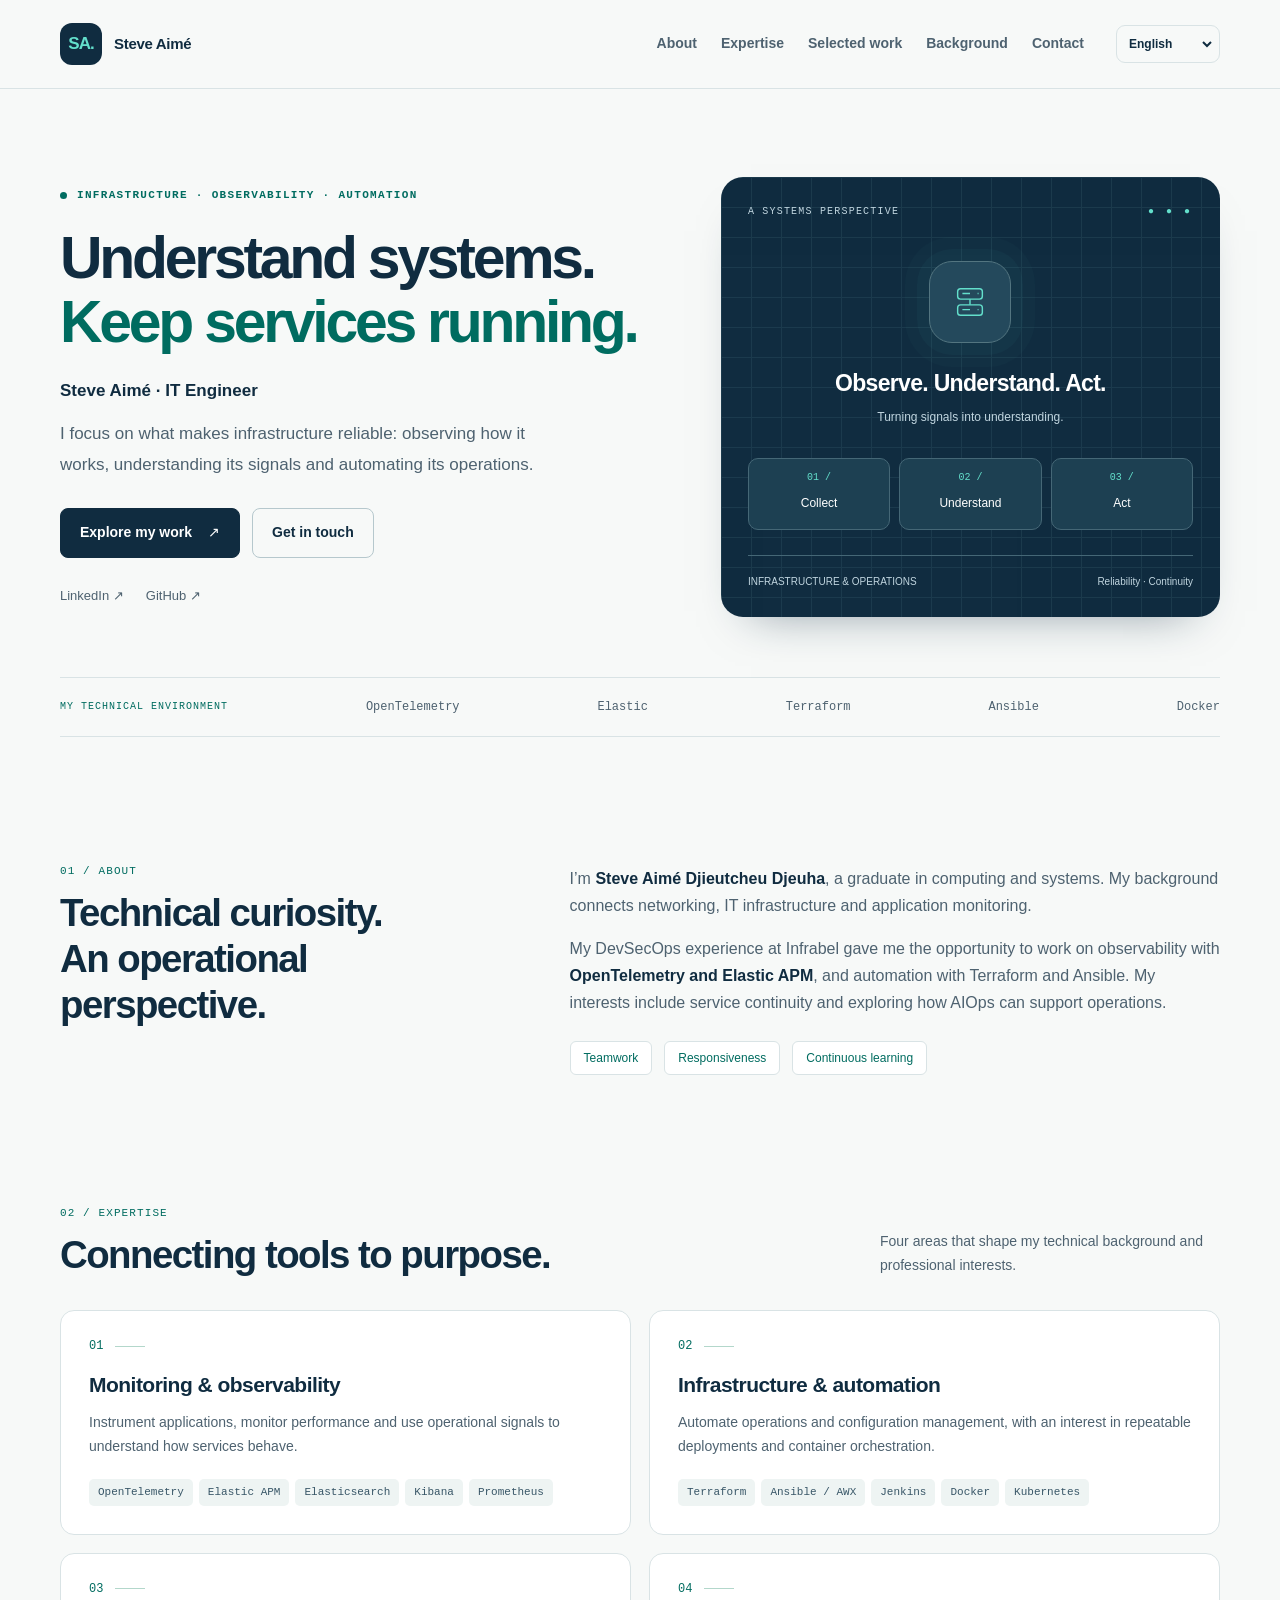
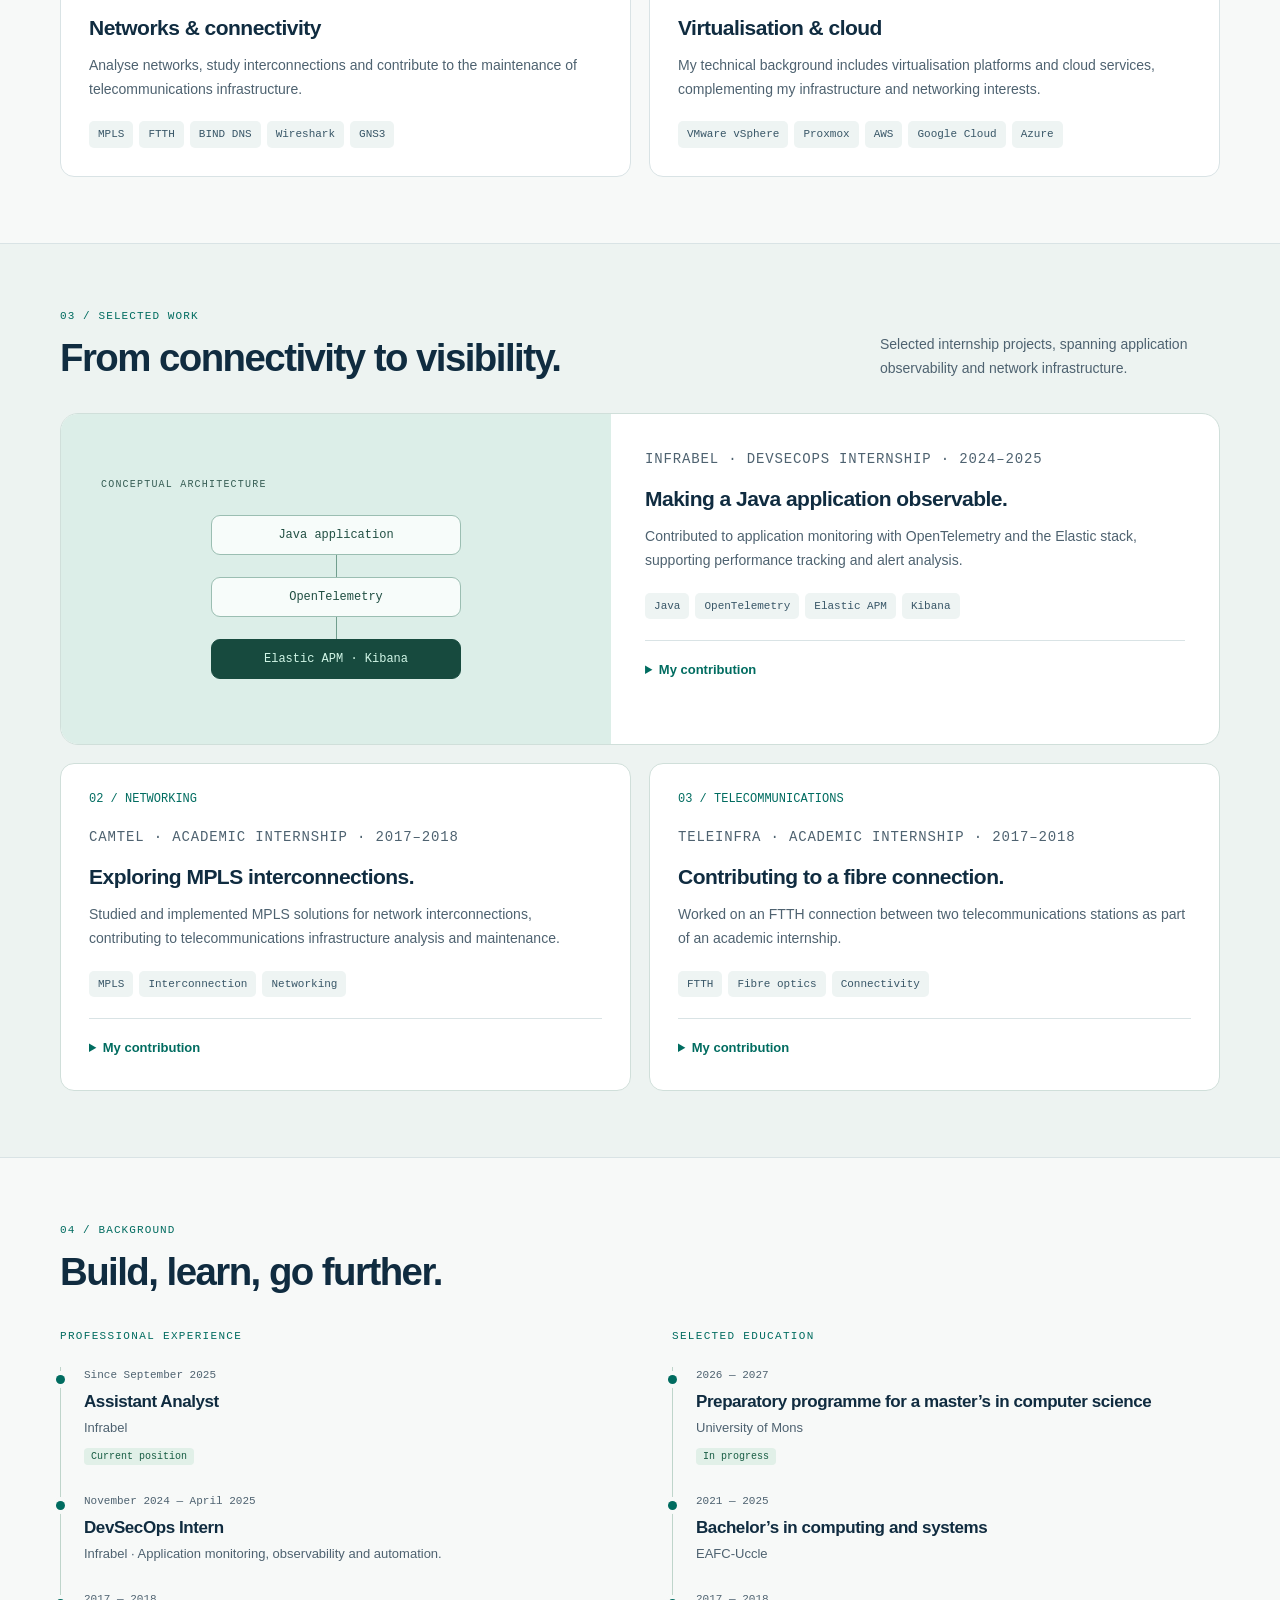
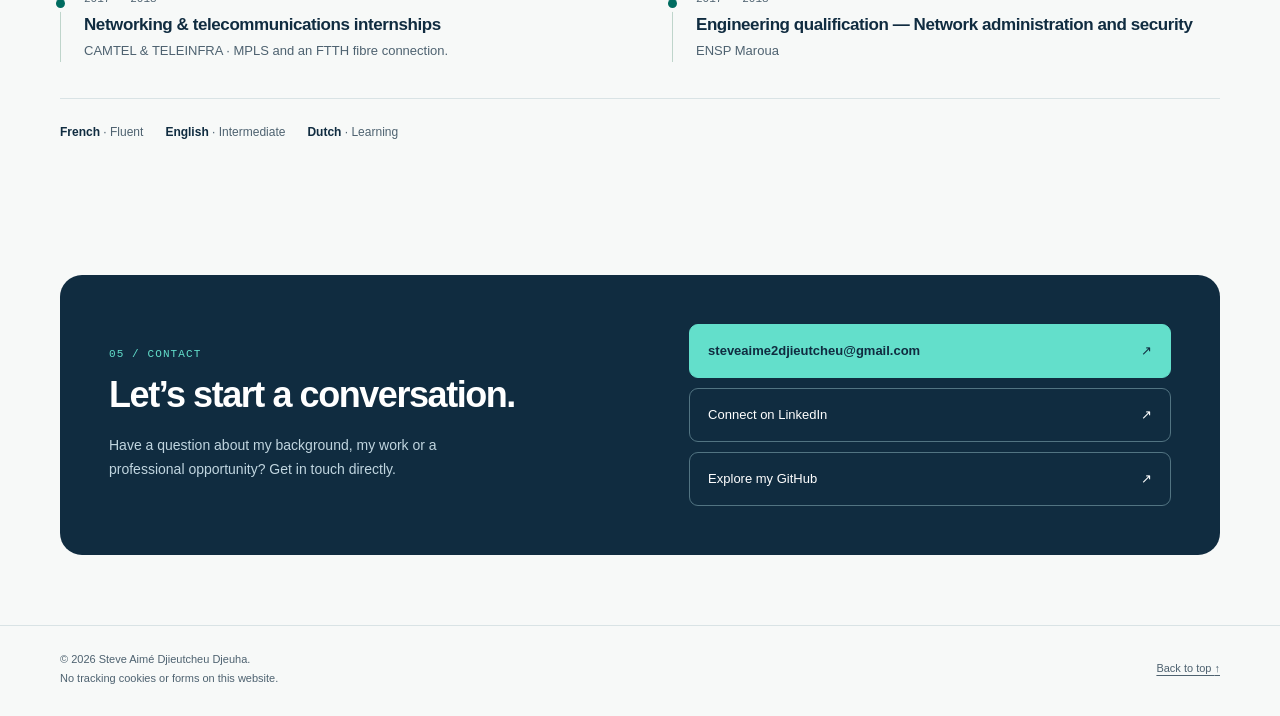
==== public/index.html @ b2daef3f "feat: switch French English and Dutch on a single page" ====
<!doctype html>
<html lang="fr">
<head>
  <meta charset="utf-8">
  <meta name="viewport" content="width=device-width, initial-scale=1">
  <title>Steve Aimé — Ingénieur IT · Infrastructures &amp; Observabilité</title>
  <meta name="description" content="Découvrez le profil de Steve Aimé : infrastructures IT, observabilité et automatisation. Parcours, expertises et réalisations en supervision et réseaux.">
  <meta name="referrer" content="strict-origin-when-cross-origin">
  <meta http-equiv="Content-Security-Policy" content="default-src 'none'; style-src 'self'; script-src 'self'; img-src 'self'; font-src 'self'; connect-src 'none'; object-src 'none'; base-uri 'none'; form-action 'none'">
  <meta name="theme-color" content="#102c40">
  <link rel="icon" href="assets/favicon.svg" type="image/svg+xml">
  <link rel="stylesheet" href="assets/styles.css">
  <script src="assets/translations.js" defer></script>
  <script src="assets/site.js" defer></script>
</head>
<body id="top">
  <a class="skip-link" href="#main">Aller au contenu</a>
  <header class="site-header">
    <div class="container header-inner">
      <a class="brand" href="#top" aria-label="Steve Aimé — accueil"><span class="brand-mark" aria-hidden="true">SA.</span><span class="brand-name">Steve Aimé</span></a>
      <nav class="navigation" id="navigation" aria-label="Navigation principale">
        <a href="#about">À propos</a><a href="#expertise">Expertises</a><a href="#projects">Réalisations</a><a href="#journey">Parcours</a><a href="#contact">Contact</a>
      </nav>
      <div class="language-switch" hidden><label class="sr-only" for="language">Choisir la langue</label><select id="language" name="language"><option value="fr" lang="fr">Français</option><option value="en" lang="en">English</option><option value="nl" lang="nl">Nederlands</option></select></div>
      <button class="menu-toggle" type="button" aria-controls="navigation" aria-expanded="false" hidden>Menu</button>
    </div>
  </header>
  <p class="sr-only" id="language-status" role="status" aria-live="polite"></p>
  <noscript><p class="container">Activez JavaScript pour changer de langue. Le contenu reste disponible en français.</p></noscript>
  <main id="main">
    <section class="hero container" aria-labelledby="hero-title">
      <div class="hero-grid">
        <div>
          <p class="eyebrow">Infrastructures · Observabilité · Automatisation</p>
          <h1 id="hero-title">Comprendre les systèmes.<span>Assurer leur continuité.</span></h1>
          <p class="hero-role">Steve Aimé · Ingénieur IT</p>
          <p class="hero-description">Je m’intéresse à ce qui rend une infrastructure fiable : observer son fonctionnement, comprendre ses signaux et automatiser ses opérations.</p>
          <div class="button-row"><a class="button" href="#projects">Découvrir mes réalisations <span aria-hidden="true">↗</span></a><a class="button secondary" href="#contact">Me contacter</a></div>
          <div class="hero-links"><a href="https://www.linkedin.com/in/djieutcheusteve94">LinkedIn <span aria-hidden="true">↗</span></a><a href="https://github.com/looker20">GitHub <span aria-hidden="true">↗</span></a></div>
        </div>
        <figure class="systems-figure" aria-label="Mon approche : collecter les signaux, comprendre les systèmes, agir sur les opérations.">
          <div class="figure-top"><span>UNE VISION SYSTÈME</span><span class="figure-dots" aria-hidden="true">● ● ●</span></div>
          <div class="figure-core"><div class="core-icon" aria-hidden="true"><svg viewBox="0 0 40 40" fill="none" stroke="currentColor" stroke-width="1.5"><rect x="7" y="6" width="26" height="11" rx="3"/><rect x="7" y="23" width="26" height="11" rx="3"/><path d="M12 11h8m-8 17h8m8-17h1m-1 17h1M20 17v6"/></svg></div><strong>Observer pour mieux agir.</strong><p>Des signaux à la compréhension.</p></div>
          <div class="flow"><div class="flow-item"><small>01 /</small><span>Collecter</span></div><div class="flow-item"><small>02 /</small><span>Comprendre</span></div><div class="flow-item"><small>03 /</small><span>Agir</span></div></div>
          <figcaption class="figure-caption"><span>INFRASTRUCTURES &amp; OPÉRATIONS</span><span>Fiabilité · Continuité</span></figcaption>
        </figure>
      </div>
      <div class="expertise-strip" aria-label="Technologies de mon parcours"><span>Mon environnement technique</span><span>OpenTelemetry</span><span>Elastic</span><span>Terraform</span><span>Ansible</span><span>Docker</span></div>
    </section>
    <section class="section container" id="about" aria-labelledby="about-title">
      <div class="about-grid"><div><span class="section-number">01 / À propos</span><h2 id="about-title">Une curiosité technique.<br>Une vision opérationnelle.</h2></div><div class="about-copy"><p>Je suis <strong>Steve Aimé Djieutcheu Djeuha</strong>, diplômé en informatique et systèmes. Mon parcours relie les réseaux, les infrastructures IT et la supervision applicative.</p><p>Mon expérience DevSecOps chez Infrabel m’a permis de travailler sur l’observabilité avec <strong>OpenTelemetry et Elastic APM</strong>, ainsi que sur l’automatisation avec Terraform et Ansible. Je m’intéresse à la continuité des services et à l’exploration de l’AIOps pour accompagner les opérations.</p><div class="principles"><span>Esprit d’équipe</span><span>Réactivité</span><span>Apprentissage continu</span></div></div></div>
    </section>
    <section class="section container" id="expertise" aria-labelledby="expertise-title">
      <div class="section-head"><div><span class="section-number">02 / Expertises</span><h2 id="expertise-title">Relier les outils aux usages.</h2></div><p class="section-intro">Quatre axes pour comprendre mon environnement technique et mes centres d’intérêt professionnels.</p></div>
      <div class="expertise-grid">
        <article class="expertise-card"><div class="card-kicker" aria-hidden="true">01</div><h3>Supervision &amp; observabilité</h3><p>Instrumenter les applications, suivre les performances et exploiter les signaux de supervision pour comprendre le fonctionnement des services.</p><ul class="tags" aria-label="Technologies"><li>OpenTelemetry</li><li>Elastic APM</li><li>Elasticsearch</li><li>Kibana</li><li>Prometheus</li></ul></article>
        <article class="expertise-card"><div class="card-kicker" aria-hidden="true">02</div><h3>Infrastructure &amp; automatisation</h3><p>Automatiser les opérations et la gestion des configurations, avec un intérêt pour les déploiements reproductibles et l’orchestration des conteneurs.</p><ul class="tags" aria-label="Technologies"><li>Terraform</li><li>Ansible / AWX</li><li>Jenkins</li><li>Docker</li><li>Kubernetes</li></ul></article>
        <article class="expertise-card"><div class="card-kicker" aria-hidden="true">03</div><h3>Réseaux &amp; connectivité</h3><p>Analyser les réseaux, étudier les interconnexions et contribuer à la maintenance des infrastructures de télécommunications.</p><ul class="tags" aria-label="Technologies"><li>MPLS</li><li>FTTH</li><li>BIND DNS</li><li>Wireshark</li><li>GNS3</li></ul></article>
        <article class="expertise-card"><div class="card-kicker" aria-hidden="true">04</div><h3>Virtualisation &amp; cloud</h3><p>Un environnement de compétences qui comprend les plateformes de virtualisation et les services cloud, en complément des infrastructures et des réseaux.</p><ul class="tags" aria-label="Technologies"><li>VMware vSphere</li><li>Proxmox</li><li>AWS</li><li>Google Cloud</li><li>Azure</li></ul></article>
      </div>
    </section>
    <section class="section projects-section" id="projects" aria-labelledby="projects-title"><div class="container">
      <div class="section-head"><div><span class="section-number">03 / Réalisations</span><h2 id="projects-title">Du terrain à la supervision.</h2></div><p class="section-intro">Une sélection de travaux réalisés en stage, de l’observabilité applicative aux infrastructures réseau.</p></div>
      <article class="project-feature">
        <div class="project-visual"><p class="diagram-label">Architecture de principe</p><div class="diagram" role="img" aria-label="Application Java, instrumentation OpenTelemetry, puis supervision Elastic APM et Kibana."><div class="diagram-node">Application Java</div><div class="diagram-line" aria-hidden="true"></div><div class="diagram-node">OpenTelemetry</div><div class="diagram-line" aria-hidden="true"></div><div class="diagram-node">Elastic APM · Kibana</div></div></div>
        <div class="project-body"><p class="project-meta">Infrabel · Stage DevSecOps · 2024–2025</p><h3>Rendre une application Java observable.</h3><p>Contribution à la supervision applicative avec OpenTelemetry et la suite Elastic, pour suivre les performances et accompagner l’analyse des alertes.</p><ul class="tags" aria-label="Technologies du projet"><li>Java</li><li>OpenTelemetry</li><li>Elastic APM</li><li>Kibana</li></ul><details><summary>Mon rôle dans ce projet</summary><p>Travail sur le monitoring applicatif, les configurations de supervision et le suivi des performances. Cette expérience s’inscrit dans une démarche de maintenance et de continuité des services IT. Le schéma illustre le principe général, sans exposer l’architecture interne.</p></details></div>
      </article>
      <div class="project-grid">
        <article class="project-small"><span class="project-number" aria-hidden="true">02 / RÉSEAUX</span><p class="project-meta">CAMTEL · Stage académique · 2017–2018</p><h3>Étudier les interconnexions MPLS.</h3><p>Étude et mise en œuvre de solutions MPLS pour les interconnexions réseau, avec une contribution à l’analyse et à la maintenance des infrastructures de télécommunications.</p><ul class="tags" aria-label="Domaines du projet"><li>MPLS</li><li>Interconnexion</li><li>Réseaux</li></ul><details><summary>Mon rôle dans ce projet</summary><p>Participation à l’étude des solutions d’interconnexion et des infrastructures reliant les datacenters, dans le cadre d’un stage académique à Douala.</p></details></article>
        <article class="project-small"><span class="project-number" aria-hidden="true">03 / TÉLÉCOMMUNICATIONS</span><p class="project-meta">TELEINFRA · Stage académique · 2017–2018</p><h3>Contribuer à une liaison fibre.</h3><p>Réalisation, dans le cadre d’un stage académique, d’une connexion FTTH entre deux stations de télécommunications.</p><ul class="tags" aria-label="Domaines du projet"><li>FTTH</li><li>Fibre optique</li><li>Connectivité</li></ul><details><summary>Mon rôle dans ce projet</summary><p>Contribution à la mise en place de la liaison entre les deux stations. Une expérience de terrain venant compléter mon parcours en réseaux et télécommunications.</p></details></article>
      </div>
    </div></section>
    <section class="section container" id="journey" aria-labelledby="journey-title">
      <span class="section-number">04 / Parcours</span><h2 id="journey-title">Construire, apprendre, approfondir.</h2>
      <div class="journey-grid">
        <div><p class="journey-label">Expériences professionnelles</p><ol class="timeline"><li><span class="period">Depuis septembre 2025</span><h3>Analyste adjoint</h3><p>Infrabel</p><span class="ongoing">Poste actuel</span></li><li><span class="period">Novembre 2024 — Avril 2025</span><h3>Stage DevSecOps</h3><p>Infrabel · Supervision applicative, observabilité et automatisation.</p></li><li><span class="period">2017 — 2018</span><h3>Stages réseaux &amp; télécommunications</h3><p>CAMTEL &amp; TELEINFRA · MPLS et liaison fibre FTTH.</p></li></ol></div>
        <div><p class="journey-label">Formation — sélection</p><ol class="timeline"><li><span class="period">2026 — 2027</span><h3>Bloc complémentaire au master en informatique</h3><p>Université de Mons</p><span class="ongoing">En cours</span></li><li><span class="period">2021 — 2025</span><h3>Bachelier en informatique et systèmes</h3><p>EAFC-Uccle</p></li><li><span class="period">2017 — 2018</span><h3>Ingénieur de travaux — Administration et sécurité réseaux</h3><p>ENSP Maroua</p></li></ol></div>
      </div>
      <div class="languages" aria-label="Langues parlées"><span><strong>Français</strong> · Courant</span><span><strong>Anglais</strong> · Intermédiaire</span><span><strong>Néerlandais</strong> · En apprentissage</span></div>
    </section>
    <section class="section contact-section container" id="contact" aria-labelledby="contact-title"><div class="contact-panel"><div><span class="section-number">05 / Contact</span><h2 id="contact-title">Et si nous échangions ?</h2><p>Une question sur mon parcours, mes réalisations ou une opportunité professionnelle ? Contactez-moi directement.</p></div><div class="contact-links"><a class="contact-link" href="mailto:steveaime2djieutcheu@gmail.com"><span>steveaime2djieutcheu@gmail.com</span><span aria-hidden="true">↗</span></a><a class="contact-link" href="https://www.linkedin.com/in/djieutcheusteve94"><span>Échanger sur LinkedIn</span><span aria-hidden="true">↗</span></a><a class="contact-link" href="https://github.com/looker20"><span>Explorer mon GitHub</span><span aria-hidden="true">↗</span></a></div></div></section>
  </main>
  <footer class="site-footer"><div class="container footer-inner"><p>© 2026 Steve Aimé Djieutcheu Djeuha.<br>Aucun cookie de suivi ni formulaire sur ce site.</p><a href="#top">Retour en haut <span aria-hidden="true">↑</span></a></div></footer>
</body>
</html>
---- public/assets/styles.css ----
@charset "UTF-8";

:root {
  color-scheme: light;
  --ink: #102c40;
  --muted: #4e6270;
  --teal: #006c60;
  --mint: #63dfcb;
  --line: #d9e3e5;
  --paper: #f7f9f8;
  --white: #fff;
  --radius: 22px;
  font-family: -apple-system, BlinkMacSystemFont, "Segoe UI", sans-serif;
  font-synthesis: none;
  scroll-behavior: smooth;
  scroll-padding-top: 110px;
}
* { box-sizing: border-box; }
body { margin: 0; background: var(--paper); color: var(--ink); line-height: 1.7; }
a { color: inherit; text-underline-offset: .24em; }
a, button, summary { -webkit-tap-highlight-color: transparent; }
a:focus-visible, button:focus-visible, summary:focus-visible, select:focus-visible { outline: 3px solid var(--teal); outline-offset: 5px; border-radius: 4px; }
button, select { font: inherit; }
.sr-only { position: absolute; width: 1px; height: 1px; padding: 0; margin: -1px; overflow: hidden; clip-path: inset(50%); white-space: nowrap; border: 0; }
[hidden] { display: none !important; }
::selection { background: #b8efe2; color: var(--ink); }
.container { width: min(1160px, calc(100% - 80px)); margin-inline: auto; }
.skip-link { position: fixed; top: 12px; left: 12px; z-index: 20; padding: 10px 18px; background: var(--ink); color: white; transform: translateY(-160%); }
.skip-link:focus { transform: none; }
.site-header { position: sticky; top: 0; z-index: 10; background: #f7f9f8; border-bottom: 1px solid var(--line); }
.header-inner { min-height: 88px; display: flex; align-items: center; gap: 32px; position: relative; }
.brand { display: inline-flex; align-items: center; gap: 12px; text-decoration: none; flex-shrink: 0; }
.brand-mark { display: grid; place-items: center; width: 42px; height: 42px; border-radius: 12px; background: var(--ink); color: var(--mint); font-size: 17px; font-weight: 750; letter-spacing: -.06em; }
.brand-name { font-size: 15px; font-weight: 700; letter-spacing: -.02em; }
.navigation { display: flex; gap: 24px; margin-left: auto; align-items: center; }
.navigation a { color: var(--muted); text-decoration: none; font-size: 14px; font-weight: 550; }
.navigation a:hover { color: var(--teal); text-decoration: underline; }
.language-switch { display: flex; gap: 4px; padding: 4px; border: 1px solid var(--line); border-radius: 9px; font-size: 12px; font-weight: 700; }
.language-switch select { border: 0; background: transparent; color: var(--ink); padding: 6px 4px; cursor: pointer; max-width: 125px; font-size: 12px; font-weight: 650; }
.menu-toggle { border: 1px solid var(--line); background: var(--white); color: var(--ink); border-radius: 8px; padding: 8px 12px; cursor: pointer; }
.hero { padding: 88px 0 62px; }
.hero-grid { display: grid; grid-template-columns: 1.2fr 1fr; gap: 62px; align-items: center; }
.eyebrow { display: flex; align-items: center; gap: 10px; margin: 0 0 22px; font: 650 11px/1.5 ui-monospace, Consolas, monospace; letter-spacing: .12em; text-transform: uppercase; color: var(--teal); }
.eyebrow::before { content: ""; width: 7px; height: 7px; background: var(--teal); border-radius: 50%; flex-shrink: 0; }
h1, h2, h3, p { margin-top: 0; }
h1 { font-size: clamp(40px, 4.6vw, 64px); line-height: 1.1; font-weight: 650; letter-spacing: -.055em; margin-bottom: 22px; }
h1 span { display: block; color: var(--teal); }
.hero-role { font-size: 17px; font-weight: 650; margin-bottom: 12px; }
.hero-description { color: var(--muted); font-size: 17px; line-height: 1.85; max-width: 500px; margin-bottom: 27px; }
.button-row { display: flex; gap: 12px; flex-wrap: wrap; }
.button { display: inline-flex; align-items: center; justify-content: center; gap: 16px; padding: 12px 19px; border-radius: 8px; background: var(--ink); color: white; text-decoration: none; font-size: 14px; font-weight: 600; border: 1px solid var(--ink); transition: background .2s, transform .2s; }
.button:hover { background: #244c60; transform: translateY(-2px); }
.button.secondary { background: transparent; color: var(--ink); border-color: #b6c8cd; }
.button.secondary:hover { background: #e8f1ee; }
.hero-links { display: flex; gap: 22px; margin-top: 27px; font-size: 13px; color: var(--muted); }
.hero-links a { text-decoration: none; }
.hero-links a:hover { text-decoration: underline; }
.systems-figure { margin: 0; padding: 27px; border-radius: var(--radius); background: var(--ink); color: white; box-shadow: 0 24px 45px -30px #102c4080; position: relative; overflow: hidden; }
.systems-figure::before { content: ""; position: absolute; inset: 0; opacity: .1; background-image: linear-gradient(#80b8bc 1px, transparent 1px), linear-gradient(90deg, #80b8bc 1px, transparent 1px); background-size: 30px 30px; pointer-events: none; }
.figure-top, .figure-core, .flow, .figure-caption { position: relative; }
.figure-top { display: flex; justify-content: space-between; align-items: center; font: 10px/1.5 ui-monospace, Consolas, monospace; letter-spacing: .12em; color: #c0d5df; }
.figure-dots { letter-spacing: .3em; color: var(--mint); }
.figure-core { text-align: center; padding: 42px 0 31px; }
.core-icon { display: grid; place-items: center; height: 82px; width: 82px; margin: 0 auto 21px; border-radius: 23px; color: var(--mint); background: #24495c; border: 1px solid #537580; box-shadow: 0 0 0 12px #63dfcb08, 0 0 0 24px #63dfcb05; }
.core-icon svg { width: 38px; height: 38px; }
.figure-core strong { font-size: 23px; font-weight: 550; letter-spacing: -.03em; }
.figure-core p { margin: 4px 0 0; font-size: 12px; color: #c0d5df; }
.flow { display: grid; grid-template-columns: repeat(3, 1fr); gap: 9px; }
.flow-item { background: #1d4052; border: 1px solid #456776; border-radius: 10px; padding: 13px 5px; text-align: center; }
.flow-item small { display: block; color: var(--mint); font: 10px ui-monospace, Consolas, monospace; margin-bottom: 5px; }
.flow-item span { font-size: 12px; }
.figure-caption { display: flex; justify-content: space-between; gap: 12px; border-top: 1px solid #456776; margin-top: 25px; padding-top: 17px; font-size: 10px; color: #c0d5df; }
.expertise-strip { display: flex; align-items: center; justify-content: space-between; gap: 18px; border-top: 1px solid var(--line); border-bottom: 1px solid var(--line); padding: 22px 0; margin-top: 60px; font: 12px ui-monospace, Consolas, monospace; color: var(--muted); }
.expertise-strip span:first-child { font-family: inherit; font-size: 10px; text-transform: uppercase; letter-spacing: .1em; color: var(--teal); }
.section { padding: 66px 0; }
.section-head { display: flex; justify-content: space-between; align-items: end; gap: 35px; margin-bottom: 32px; }
.section-number { display: block; color: var(--teal); font: 11px ui-monospace, Consolas, monospace; letter-spacing: .1em; margin-bottom: 13px; text-transform: uppercase; }
h2 { font-size: clamp(29px, 3vw, 40px); line-height: 1.2; letter-spacing: -.04em; font-weight: 650; margin-bottom: 0; }
.section-intro { color: var(--muted); font-size: 14px; max-width: 340px; margin: 0; }
.about-grid { display: grid; grid-template-columns: .8fr 1.2fr; gap: 76px; }
.about-copy { color: var(--muted); font-size: 16px; }
.about-copy p:last-child { margin-bottom: 0; }
.about-copy strong { color: var(--ink); font-weight: 600; }
.principles { display: flex; gap: 12px; flex-wrap: wrap; margin-top: 24px; }
.principles span { border: 1px solid var(--line); background: white; padding: 6px 13px; border-radius: 6px; font-size: 12px; color: var(--teal); }
.expertise-grid { display: grid; grid-template-columns: repeat(2, 1fr); gap: 18px; }
.expertise-card { padding: 28px; border-radius: 14px; border: 1px solid var(--line); background: white; }
.card-kicker { display: flex; align-items: center; gap: 12px; color: var(--teal); font: 12px ui-monospace, Consolas, monospace; margin-bottom: 18px; }
.card-kicker::after { content: ""; height: 1px; width: 30px; background: #b3d7cb; }
h3 { font-size: 21px; line-height: 1.35; letter-spacing: -.025em; font-weight: 650; margin-bottom: 12px; }
.expertise-card p { color: var(--muted); font-size: 14px; }
.tags { display: flex; flex-wrap: wrap; gap: 6px; margin: 20px 0 0; padding: 0; list-style: none; }
.tags li { font: 11px/1.5 ui-monospace, Consolas, monospace; color: #385667; background: #eef4f3; padding: 5px 9px; border-radius: 5px; }
.projects-section { background: #edf3f1; border-top: 1px solid var(--line); border-bottom: 1px solid var(--line); }
.project-feature { display: grid; grid-template-columns: .95fr 1.05fr; background: white; border: 1px solid #d0dfda; border-radius: 18px; overflow: hidden; }
.project-visual { min-height: 330px; display: flex; flex-direction: column; justify-content: center; padding: 40px; background: #dceee8; }
.diagram-label { font: 10px ui-monospace, Consolas, monospace; letter-spacing: .12em; color: #365d54; margin: 0 0 25px; text-transform: uppercase; }
.diagram { display: flex; flex-direction: column; align-items: center; }
.diagram-node { padding: 12px 20px; background: #f7fcfa; border: 1px solid #9bbeb2; border-radius: 9px; font: 12px ui-monospace, Consolas, monospace; color: #214f43; text-align: center; width: 100%; max-width: 250px; }
.diagram-node:last-child { background: #174a3e; color: #d1f6e7; border-color: #174a3e; }
.diagram-line { width: 1px; height: 22px; background: #719e8e; }
.project-body { padding: 34px; }
.project-meta { color: var(--teal); font: 10px/1.7 ui-monospace, Consolas, monospace; letter-spacing: .06em; text-transform: uppercase; margin-bottom: 13px; }
.project-body p, .project-small p { color: var(--muted); font-size: 14px; }
details { border-top: 1px solid var(--line); margin-top: 21px; padding-top: 15px; }
summary { cursor: pointer; font-size: 13px; font-weight: 600; color: var(--teal); padding-block: 3px; }
details p { margin: 12px 0 0; }
.project-grid { display: grid; grid-template-columns: repeat(2, 1fr); gap: 18px; margin-top: 18px; }
.project-small { background: white; padding: 28px; border-radius: 14px; border: 1px solid #d0dfda; }
.project-small .project-number { display: block; color: var(--teal); font: 12px ui-monospace, Consolas, monospace; margin-bottom: 20px; }
.journey-grid { display: grid; grid-template-columns: 1fr 1fr; gap: 64px; margin-top: 35px; }
.journey-label { font: 11px ui-monospace, Consolas, monospace; text-transform: uppercase; letter-spacing: .12em; color: var(--teal); margin-bottom: 25px; }
.timeline { list-style: none; padding: 0 0 0 23px; margin: 0; border-left: 1px solid #bfd5cb; }
.timeline li { position: relative; padding: 0 0 26px 0; }
.timeline li:last-child { padding-bottom: 0; }
.timeline li::before { content: ""; position: absolute; left: -28px; top: 8px; width: 9px; height: 9px; border-radius: 50%; background: var(--teal); box-shadow: 0 0 0 4px var(--paper); }
.timeline time, .timeline .period { display: block; color: var(--muted); font: 11px/1.5 ui-monospace, Consolas, monospace; margin-bottom: 7px; }
.timeline h3 { font-size: 17px; margin-bottom: 3px; }
.timeline p { color: var(--muted); font-size: 13px; margin-bottom: 0; }
.timeline .ongoing { font: 10px ui-monospace, Consolas, monospace; background: #e1f0e8; color: #185d44; display: inline-block; padding: 3px 7px; border-radius: 4px; margin-top: 9px; }
.languages { display: flex; gap: 22px; flex-wrap: wrap; margin-top: 36px; padding-top: 23px; border-top: 1px solid var(--line); font-size: 12px; color: var(--muted); }
.languages strong { color: var(--ink); font-weight: 600; }
.contact-section { padding-bottom: 70px; }
.contact-panel { background: var(--ink); color: white; border-radius: var(--radius); padding: 49px; display: grid; grid-template-columns: 1.1fr 1fr; gap: 50px; align-items: center; }
.contact-panel .section-number { color: var(--mint); }
.contact-panel h2 { font-size: 36px; max-width: 420px; }
.contact-panel p { color: #c0d5df; font-size: 14px; margin: 18px 0 0; max-width: 400px; }
.contact-links { display: flex; flex-direction: column; gap: 10px; min-width: 0; }
.contact-link { display: flex; align-items: center; justify-content: space-between; gap: 12px; padding: 15px 18px; border: 1px solid #527482; border-radius: 9px; text-decoration: none; font-size: 13px; transition: background .2s; }
.contact-link span:first-child { overflow-wrap: anywhere; }
.contact-link:hover { background: #24495c; }
.contact-link:first-child { background: var(--mint); color: var(--ink); border-color: var(--mint); font-weight: 600; }
.contact-link:focus-visible { outline-color: var(--mint); }
.site-footer { border-top: 1px solid var(--line); padding: 24px 0; }
.footer-inner { display: flex; justify-content: space-between; align-items: center; gap: 20px; font-size: 11px; color: var(--muted); }
.footer-inner p { margin: 0; }
.footer-inner a { white-space: nowrap; }
@media (min-width: 901px) { .menu-toggle { display: none; } }
@media (max-width: 1050px) {
  .container { width: calc(100% - 48px); }
  .header-inner { gap: 20px; }
  .navigation { gap: 16px; }
  .hero-grid { gap: 30px; }
  .contact-panel { padding: 35px; gap: 30px; }
}
@media (max-width: 900px) {
  .header-inner { flex-wrap: wrap; gap: 14px; padding-block: 15px; min-height: 76px; }
  .language-switch { margin-left: auto; }
  .navigation { order: 4; width: 100%; margin: 0; padding: 10px 0 3px; flex-wrap: wrap; gap: 12px 22px; }
  .navigation[data-enhanced="true"] { display: none; }
  .navigation[data-open="true"] { display: flex; }
  .hero { padding-top: 50px; }
  .hero-grid { grid-template-columns: 1.1fr 1fr; gap: 26px; }
  .systems-figure { padding: 20px; }
  .figure-core { padding-top: 35px; }
  .figure-core strong { font-size: 20px; }
  .figure-caption { flex-direction: column; gap: 3px; }
  .expertise-strip { flex-wrap: wrap; justify-content: flex-start; gap: 12px 24px; margin-top: 42px; }
  .expertise-strip span:first-child { width: 100%; }
  .about-grid { gap: 35px; }
  .section { padding-block: 48px; }
  .project-visual { padding: 26px; }
  .project-body { padding: 26px; }
  .journey-grid { gap: 35px; }
  .contact-panel { grid-template-columns: 1fr; gap: 28px; }
  .contact-links { max-width: 480px; width: 100%; }
}
@media (max-width: 640px) {
  :root { scroll-padding-top: 92px; }
  .container { width: calc(100% - 36px); }
  .brand-name { font-size: 13px; }
  .brand-mark { width: 35px; height: 35px; border-radius: 10px; font-size: 15px; }
  .header-inner { gap: 9px; }
  .language-switch { padding: 3px; gap: 0; }
  .language-switch select { max-width: 105px; padding: 5px 1px; font-size: 11px; }
  .menu-toggle { font-size: 12px; padding: 7px 9px; }
  .hero-grid, .about-grid, .expertise-grid, .project-feature, .project-grid, .journey-grid { grid-template-columns: 1fr; }
  .hero { padding-top: 38px; padding-bottom: 20px; }
  .hero-grid { gap: 33px; }
  h1 { font-size: 44px; }
  .hero-description { font-size: 15px; }
  .hero-role { font-size: 15px; }
  .eyebrow { font-size: 9px; letter-spacing: .09em; }
  .systems-figure { padding: 24px; }
  .figure-core { padding: 35px 0 28px; }
  .figure-caption { flex-direction: row; font-size: 9px; }
  .expertise-strip { gap: 13px 20px; font-size: 11px; margin-top: 32px; }
  .section-head { display: block; }
  .section-intro { margin-top: 15px; }
  .about-grid { gap: 24px; }
  .about-copy { font-size: 15px; }
  .expertise-card, .project-small { padding: 24px; }
  .project-visual { min-height: 280px; }
  .project-body { padding: 25px; }
  .journey-grid { gap: 36px; }
  .languages { gap: 12px 20px; }
  .contact-panel { padding: 28px 23px; }
  .contact-panel h2 { font-size: 29px; }
  .contact-link { font-size: 11px; padding: 14px 12px; }
  .footer-inner { align-items: start; flex-wrap: wrap; gap: 12px; }
  .footer-inner p { max-width: 260px; }
}
@media (prefers-reduced-motion: reduce) {
  :root { scroll-behavior: auto; }
  *, *::before, *::after { transition: none !important; animation: none !important; }
}
@media print {
  .site-header, .skip-link, .button-row, .hero-links, .systems-figure, .project-visual, .site-footer { display: none; }
  body { background: white; color: black; }
  .container { width: 100%; }
  .hero-grid, .about-grid, .contact-panel { display: block; }
  .hero, .section { padding: 20px 0; }
  .contact-panel { background: white; color: black; padding: 0; }
  .contact-panel p, .contact-panel .section-number { color: black; }
  .contact-links { margin-top: 20px; }
}
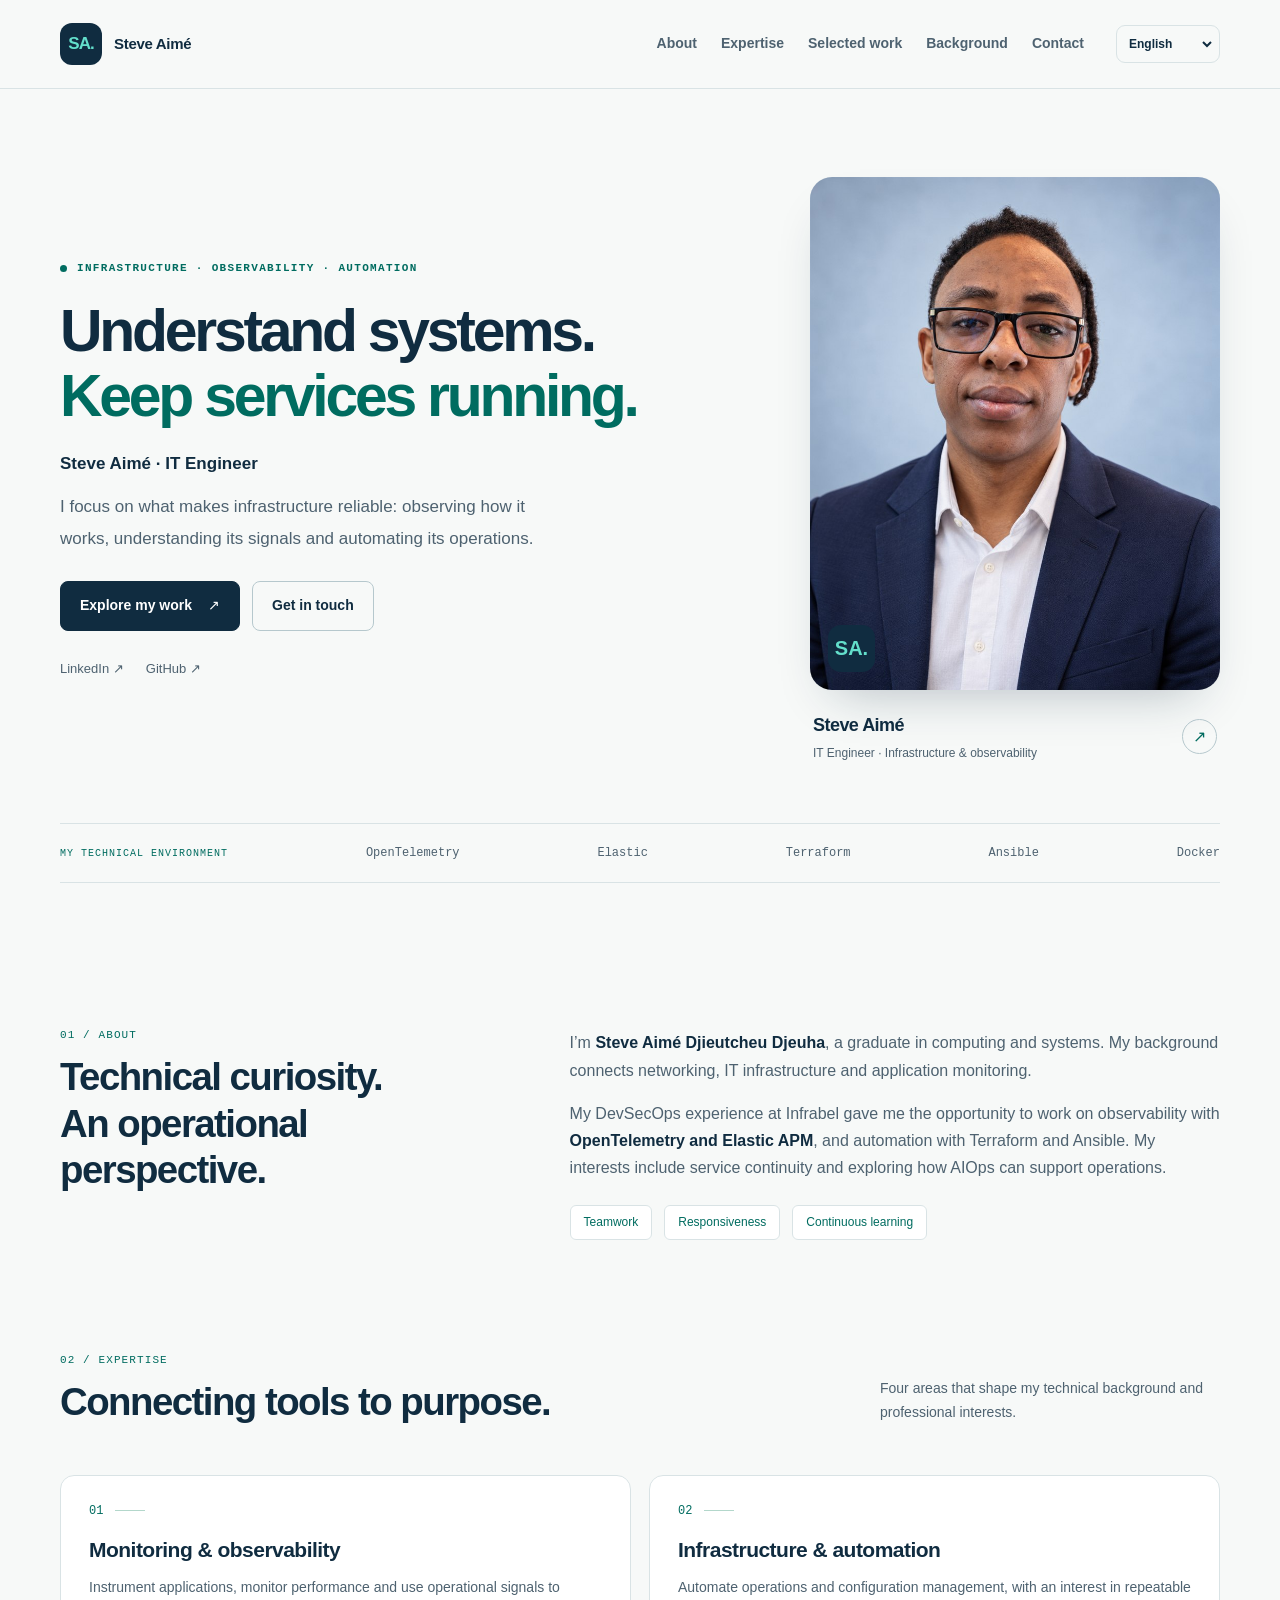
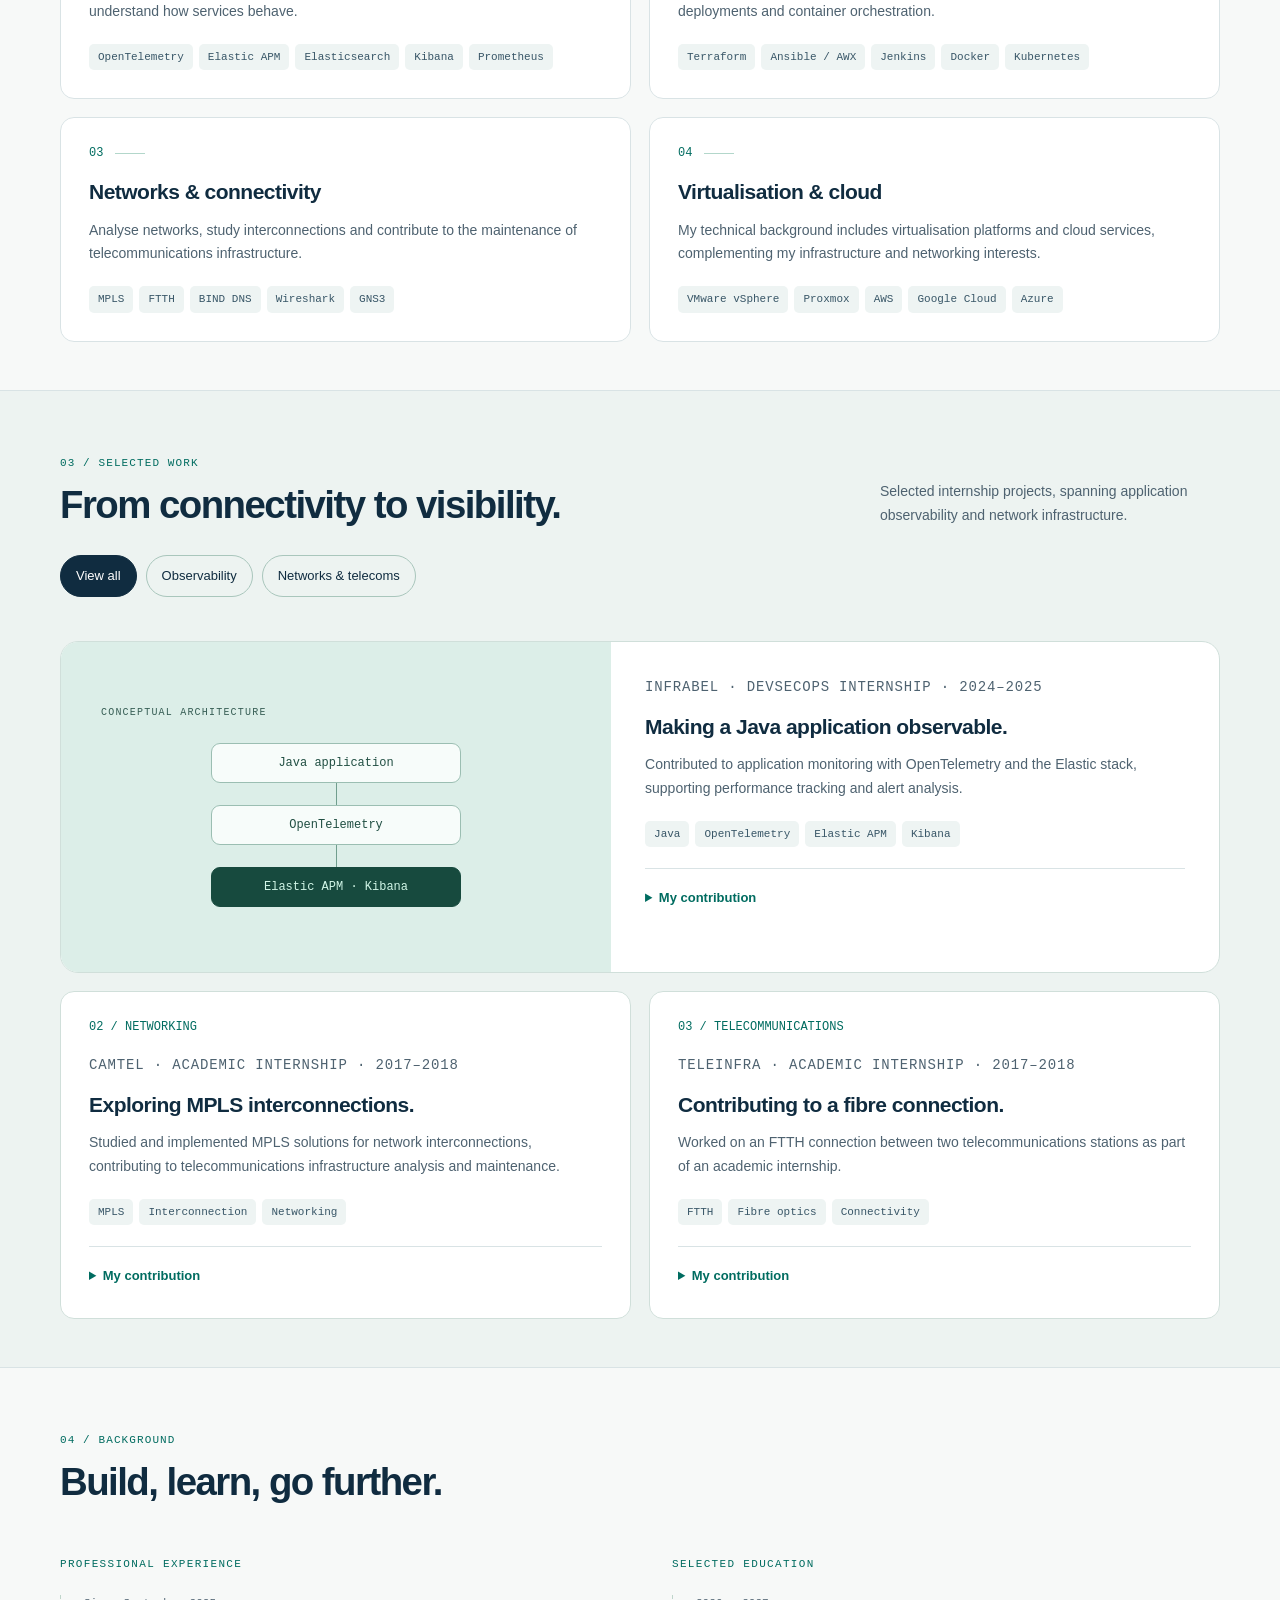
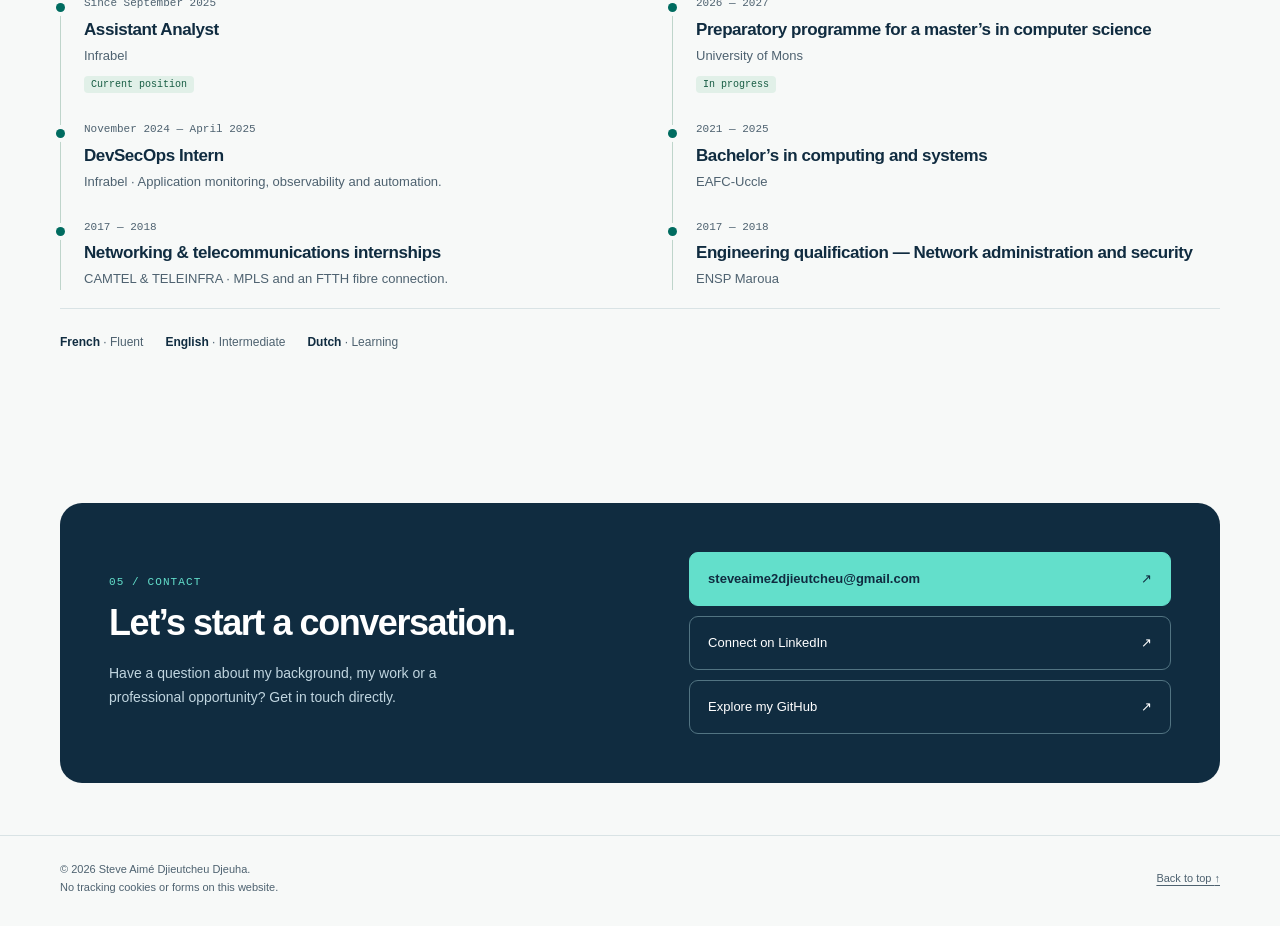
==== commit f56f2751: "feat: add professional portrait and accessible portfolio interactions" ====
--- a/public/index.html
+++ b/public/index.html
@@ -10,12 +10,14 @@
   <meta name="theme-color" content="#102c40">
   <link rel="icon" href="assets/favicon.svg" type="image/svg+xml">
   <link rel="stylesheet" href="assets/styles.css">
+  <link rel="canonical" href="https://looker20.github.io/learn-github/">
   <script src="assets/translations.js" defer></script>
   <script src="assets/site.js" defer></script>
 </head>
 <body id="top">
   <a class="skip-link" href="#main">Aller au contenu</a>
   <header class="site-header">
+    <progress class="reading-progress" max="100" value="0" aria-hidden="true" tabindex="-1" hidden></progress>
     <div class="container header-inner">
       <a class="brand" href="#top" aria-label="Steve Aimé — accueil"><span class="brand-mark" aria-hidden="true">SA.</span><span class="brand-name">Steve Aimé</span></a>
       <nav class="navigation" id="navigation" aria-label="Navigation principale">
@@ -38,11 +40,9 @@
           <div class="button-row"><a class="button" href="#projects">Découvrir mes réalisations <span aria-hidden="true">↗</span></a><a class="button secondary" href="#contact">Me contacter</a></div>
           <div class="hero-links"><a href="https://www.linkedin.com/in/djieutcheusteve94">LinkedIn <span aria-hidden="true">↗</span></a><a href="https://github.com/looker20">GitHub <span aria-hidden="true">↗</span></a></div>
         </div>
-        <figure class="systems-figure" aria-label="Mon approche : collecter les signaux, comprendre les systèmes, agir sur les opérations.">
-          <div class="figure-top"><span>UNE VISION SYSTÈME</span><span class="figure-dots" aria-hidden="true">● ● ●</span></div>
-          <div class="figure-core"><div class="core-icon" aria-hidden="true"><svg viewBox="0 0 40 40" fill="none" stroke="currentColor" stroke-width="1.5"><rect x="7" y="6" width="26" height="11" rx="3"/><rect x="7" y="23" width="26" height="11" rx="3"/><path d="M12 11h8m-8 17h8m8-17h1m-1 17h1M20 17v6"/></svg></div><strong>Observer pour mieux agir.</strong><p>Des signaux à la compréhension.</p></div>
-          <div class="flow"><div class="flow-item"><small>01 /</small><span>Collecter</span></div><div class="flow-item"><small>02 /</small><span>Comprendre</span></div><div class="flow-item"><small>03 /</small><span>Agir</span></div></div>
-          <figcaption class="figure-caption"><span>INFRASTRUCTURES &amp; OPÉRATIONS</span><span>Fiabilité · Continuité</span></figcaption>
+        <figure class="portrait-card">
+          <div class="portrait-frame"><img src="assets/steve-aime-portrait.jpg" alt="Portrait professionnel de Steve Aimé" width="800" height="1000" fetchpriority="high" decoding="async"><span class="portrait-stamp" aria-hidden="true">SA.</span></div>
+          <figcaption class="portrait-caption"><div><strong>Steve Aimé</strong><span>Ingénieur IT · Infrastructures &amp; observabilité</span></div><a class="portrait-caption-icon" href="#contact" aria-label="Contacter Steve Aimé"><span aria-hidden="true">↗</span></a></figcaption>
         </figure>
       </div>
       <div class="expertise-strip" aria-label="Technologies de mon parcours"><span>Mon environnement technique</span><span>OpenTelemetry</span><span>Elastic</span><span>Terraform</span><span>Ansible</span><span>Docker</span></div>
@@ -61,13 +61,15 @@
     </section>
     <section class="section projects-section" id="projects" aria-labelledby="projects-title"><div class="container">
       <div class="section-head"><div><span class="section-number">03 / Réalisations</span><h2 id="projects-title">Du terrain à la supervision.</h2></div><p class="section-intro">Une sélection de travaux réalisés en stage, de l’observabilité applicative aux infrastructures réseau.</p></div>
-      <article class="project-feature">
+      <div class="project-filters" role="group" aria-label="Filtrer les réalisations" hidden><button type="button" data-project-filter="all" aria-pressed="true">Tout voir</button><button type="button" data-project-filter="observability" aria-pressed="false">Observabilité</button><button type="button" data-project-filter="network" aria-pressed="false">Réseaux &amp; télécoms</button></div>
+      <p class="sr-only" id="project-status" role="status" aria-live="polite"></p>
+      <article class="project-feature" data-project-topic="observability">
         <div class="project-visual"><p class="diagram-label">Architecture de principe</p><div class="diagram" role="img" aria-label="Application Java, instrumentation OpenTelemetry, puis supervision Elastic APM et Kibana."><div class="diagram-node">Application Java</div><div class="diagram-line" aria-hidden="true"></div><div class="diagram-node">OpenTelemetry</div><div class="diagram-line" aria-hidden="true"></div><div class="diagram-node">Elastic APM · Kibana</div></div></div>
         <div class="project-body"><p class="project-meta">Infrabel · Stage DevSecOps · 2024–2025</p><h3>Rendre une application Java observable.</h3><p>Contribution à la supervision applicative avec OpenTelemetry et la suite Elastic, pour suivre les performances et accompagner l’analyse des alertes.</p><ul class="tags" aria-label="Technologies du projet"><li>Java</li><li>OpenTelemetry</li><li>Elastic APM</li><li>Kibana</li></ul><details><summary>Mon rôle dans ce projet</summary><p>Travail sur le monitoring applicatif, les configurations de supervision et le suivi des performances. Cette expérience s’inscrit dans une démarche de maintenance et de continuité des services IT. Le schéma illustre le principe général, sans exposer l’architecture interne.</p></details></div>
       </article>
       <div class="project-grid">
-        <article class="project-small"><span class="project-number" aria-hidden="true">02 / RÉSEAUX</span><p class="project-meta">CAMTEL · Stage académique · 2017–2018</p><h3>Étudier les interconnexions MPLS.</h3><p>Étude et mise en œuvre de solutions MPLS pour les interconnexions réseau, avec une contribution à l’analyse et à la maintenance des infrastructures de télécommunications.</p><ul class="tags" aria-label="Domaines du projet"><li>MPLS</li><li>Interconnexion</li><li>Réseaux</li></ul><details><summary>Mon rôle dans ce projet</summary><p>Participation à l’étude des solutions d’interconnexion et des infrastructures reliant les datacenters, dans le cadre d’un stage académique à Douala.</p></details></article>
-        <article class="project-small"><span class="project-number" aria-hidden="true">03 / TÉLÉCOMMUNICATIONS</span><p class="project-meta">TELEINFRA · Stage académique · 2017–2018</p><h3>Contribuer à une liaison fibre.</h3><p>Réalisation, dans le cadre d’un stage académique, d’une connexion FTTH entre deux stations de télécommunications.</p><ul class="tags" aria-label="Domaines du projet"><li>FTTH</li><li>Fibre optique</li><li>Connectivité</li></ul><details><summary>Mon rôle dans ce projet</summary><p>Contribution à la mise en place de la liaison entre les deux stations. Une expérience de terrain venant compléter mon parcours en réseaux et télécommunications.</p></details></article>
+        <article class="project-small" data-project-topic="network"><span class="project-number" aria-hidden="true">02 / RÉSEAUX</span><p class="project-meta">CAMTEL · Stage académique · 2017–2018</p><h3>Étudier les interconnexions MPLS.</h3><p>Étude et mise en œuvre de solutions MPLS pour les interconnexions réseau, avec une contribution à l’analyse et à la maintenance des infrastructures de télécommunications.</p><ul class="tags" aria-label="Domaines du projet"><li>MPLS</li><li>Interconnexion</li><li>Réseaux</li></ul><details><summary>Mon rôle dans ce projet</summary><p>Participation à l’étude des solutions d’interconnexion et des infrastructures reliant les datacenters, dans le cadre d’un stage académique à Douala.</p></details></article>
+        <article class="project-small" data-project-topic="network"><span class="project-number" aria-hidden="true">03 / TÉLÉCOMMUNICATIONS</span><p class="project-meta">TELEINFRA · Stage académique · 2017–2018</p><h3>Contribuer à une liaison fibre.</h3><p>Réalisation, dans le cadre d’un stage académique, d’une connexion FTTH entre deux stations de télécommunications.</p><ul class="tags" aria-label="Domaines du projet"><li>FTTH</li><li>Fibre optique</li><li>Connectivité</li></ul><details><summary>Mon rôle dans ce projet</summary><p>Contribution à la mise en place de la liaison entre les deux stations. Une expérience de terrain venant compléter mon parcours en réseaux et télécommunications.</p></details></article>
       </div>
     </div></section>
     <section class="section container" id="journey" aria-labelledby="journey-title">
--- a/public/assets/styles.css
+++ b/public/assets/styles.css
@@ -35,6 +35,11 @@
 .navigation { display: flex; gap: 24px; margin-left: auto; align-items: center; }
 .navigation a { color: var(--muted); text-decoration: none; font-size: 14px; font-weight: 550; }
 .navigation a:hover { color: var(--teal); text-decoration: underline; }
+.navigation a[aria-current="location"] { color: var(--teal); text-decoration: underline; text-decoration-thickness: 2px; }
+.reading-progress { position: absolute; bottom: -1px; left: 0; width: 100%; height: 3px; border: 0; background: transparent; color: var(--teal); appearance: none; pointer-events: none; }
+.reading-progress::-webkit-progress-bar { background: transparent; }
+.reading-progress::-webkit-progress-value { background: var(--teal); }
+.reading-progress::-moz-progress-bar { background: var(--teal); }
 .language-switch { display: flex; gap: 4px; padding: 4px; border: 1px solid var(--line); border-radius: 9px; font-size: 12px; font-weight: 700; }
 .language-switch select { border: 0; background: transparent; color: var(--ink); padding: 6px 4px; cursor: pointer; max-width: 125px; font-size: 12px; font-weight: 650; }
 .menu-toggle { border: 1px solid var(--line); background: var(--white); color: var(--ink); border-radius: 8px; padding: 8px 12px; cursor: pointer; }
@@ -55,21 +60,26 @@
 .hero-links { display: flex; gap: 22px; margin-top: 27px; font-size: 13px; color: var(--muted); }
 .hero-links a { text-decoration: none; }
 .hero-links a:hover { text-decoration: underline; }
-.systems-figure { margin: 0; padding: 27px; border-radius: var(--radius); background: var(--ink); color: white; box-shadow: 0 24px 45px -30px #102c4080; position: relative; overflow: hidden; }
-.systems-figure::before { content: ""; position: absolute; inset: 0; opacity: .1; background-image: linear-gradient(#80b8bc 1px, transparent 1px), linear-gradient(90deg, #80b8bc 1px, transparent 1px); background-size: 30px 30px; pointer-events: none; }
-.figure-top, .figure-core, .flow, .figure-caption { position: relative; }
-.figure-top { display: flex; justify-content: space-between; align-items: center; font: 10px/1.5 ui-monospace, Consolas, monospace; letter-spacing: .12em; color: #c0d5df; }
-.figure-dots { letter-spacing: .3em; color: var(--mint); }
-.figure-core { text-align: center; padding: 42px 0 31px; }
-.core-icon { display: grid; place-items: center; height: 82px; width: 82px; margin: 0 auto 21px; border-radius: 23px; color: var(--mint); background: #24495c; border: 1px solid #537580; box-shadow: 0 0 0 12px #63dfcb08, 0 0 0 24px #63dfcb05; }
-.core-icon svg { width: 38px; height: 38px; }
-.figure-core strong { font-size: 23px; font-weight: 550; letter-spacing: -.03em; }
-.figure-core p { margin: 4px 0 0; font-size: 12px; color: #c0d5df; }
-.flow { display: grid; grid-template-columns: repeat(3, 1fr); gap: 9px; }
-.flow-item { background: #1d4052; border: 1px solid #456776; border-radius: 10px; padding: 13px 5px; text-align: center; }
-.flow-item small { display: block; color: var(--mint); font: 10px ui-monospace, Consolas, monospace; margin-bottom: 5px; }
-.flow-item span { font-size: 12px; }
-.figure-caption { display: flex; justify-content: space-between; gap: 12px; border-top: 1px solid #456776; margin-top: 25px; padding-top: 17px; font-size: 10px; color: #c0d5df; }
+.portrait-card { width: 100%; max-width: 410px; margin: 0 0 0 auto; position: relative; }
+.portrait-frame { position: relative; aspect-ratio: 4 / 5; border-radius: 22px; overflow: hidden; background: #dce7e9; box-shadow: 0 24px 50px -25px #102c4050; }
+.portrait-frame img { display: block; width: 100%; height: 100%; object-fit: cover; object-position: center 25%; transition: transform .5s ease; }
+.portrait-card:hover img { transform: scale(1.025); }
+.portrait-stamp { position: absolute; bottom: 18px; left: 18px; display: grid; place-items: center; width: 47px; height: 47px; background: var(--ink); color: var(--mint); border-radius: 13px; font-weight: 750; font-size: 20px; }
+.portrait-caption { display: flex; justify-content: space-between; align-items: center; gap: 15px; padding: 20px 3px 0; }
+.portrait-caption strong { display: block; font-size: 18px; letter-spacing: -.03em; }
+.portrait-caption div > span { display: block; font-size: 12px; color: var(--muted); margin-top: 3px; }
+.portrait-caption-icon { width: 35px; height: 35px; border: 1px solid #b6c8cd; border-radius: 50%; display: grid; place-items: center; flex-shrink: 0; color: var(--teal); text-decoration: none; }
+.project-filters { display: flex; flex-wrap: wrap; gap: 9px; margin: -5px 0 26px; }
+.project-filters button { padding: 9px 15px; border: 1px solid #a9c6bc; border-radius: 30px; background: transparent; color: var(--ink); cursor: pointer; font-size: 13px; transition: color .2s, background .2s, transform .2s; }
+.project-filters button[aria-pressed="true"] { color: white; background: var(--ink); border-color: var(--ink); }
+.project-filters button:hover { transform: translateY(-2px); }
+.expertise-card, .project-small { transition: transform .25s, box-shadow .25s, border-color .25s; }
+.expertise-card:hover, .project-small:hover { transform: translateY(-4px); border-color: #7cae9c; box-shadow: 0 12px 24px -18px #102c4060; }
+.reveal { transform: translateY(18px); transition: transform .65s cubic-bezier(.2,.7,.2,1); }
+.reveal.is-revealed, .reveal:focus-within { transform: none; }
+.motion-ready .hero-grid > div { animation: enter .65s ease-out both; }
+.motion-ready .portrait-card { animation: enter .8s .1s ease-out both; }
+@keyframes enter { from { opacity: 0; transform: translateY(18px); } to { opacity: 1; transform: none; } }
 .expertise-strip { display: flex; align-items: center; justify-content: space-between; gap: 18px; border-top: 1px solid var(--line); border-bottom: 1px solid var(--line); padding: 22px 0; margin-top: 60px; font: 12px ui-monospace, Consolas, monospace; color: var(--muted); }
 .expertise-strip span:first-child { font-family: inherit; font-size: 10px; text-transform: uppercase; letter-spacing: .1em; color: var(--teal); }
 .section { padding: 66px 0; }
@@ -151,10 +161,7 @@
   .navigation[data-open="true"] { display: flex; }
   .hero { padding-top: 50px; }
   .hero-grid { grid-template-columns: 1.1fr 1fr; gap: 26px; }
-  .systems-figure { padding: 20px; }
-  .figure-core { padding-top: 35px; }
   .figure-core strong { font-size: 20px; }
-  .figure-caption { flex-direction: column; gap: 3px; }
   .expertise-strip { flex-wrap: wrap; justify-content: flex-start; gap: 12px 24px; margin-top: 42px; }
   .expertise-strip span:first-child { width: 100%; }
   .about-grid { gap: 35px; }
@@ -177,13 +184,15 @@
   .hero-grid, .about-grid, .expertise-grid, .project-feature, .project-grid, .journey-grid { grid-template-columns: 1fr; }
   .hero { padding-top: 38px; padding-bottom: 20px; }
   .hero-grid { gap: 33px; }
+  .portrait-card { order: -1; max-width: 290px; margin: 0 auto; }
+  .portrait-frame { aspect-ratio: 1; }
+  .portrait-caption { padding-top: 13px; }
+  .portrait-caption strong { font-size: 16px; }
+  .portrait-caption div > span { font-size: 11px; }
   h1 { font-size: 44px; }
   .hero-description { font-size: 15px; }
   .hero-role { font-size: 15px; }
   .eyebrow { font-size: 9px; letter-spacing: .09em; }
-  .systems-figure { padding: 24px; }
-  .figure-core { padding: 35px 0 28px; }
-  .figure-caption { flex-direction: row; font-size: 9px; }
   .expertise-strip { gap: 13px 20px; font-size: 11px; margin-top: 32px; }
   .section-head { display: block; }
   .section-intro { margin-top: 15px; }
@@ -205,7 +214,8 @@
   *, *::before, *::after { transition: none !important; animation: none !important; }
 }
 @media print {
-  .site-header, .skip-link, .button-row, .hero-links, .systems-figure, .project-visual, .site-footer { display: none; }
+  .site-header, .skip-link, .button-row, .hero-links, .project-visual, .site-footer, .project-filters { display: none; }
+  .reveal { transform: none; }
   body { background: white; color: black; }
   .container { width: 100%; }
   .hero-grid, .about-grid, .contact-panel { display: block; }
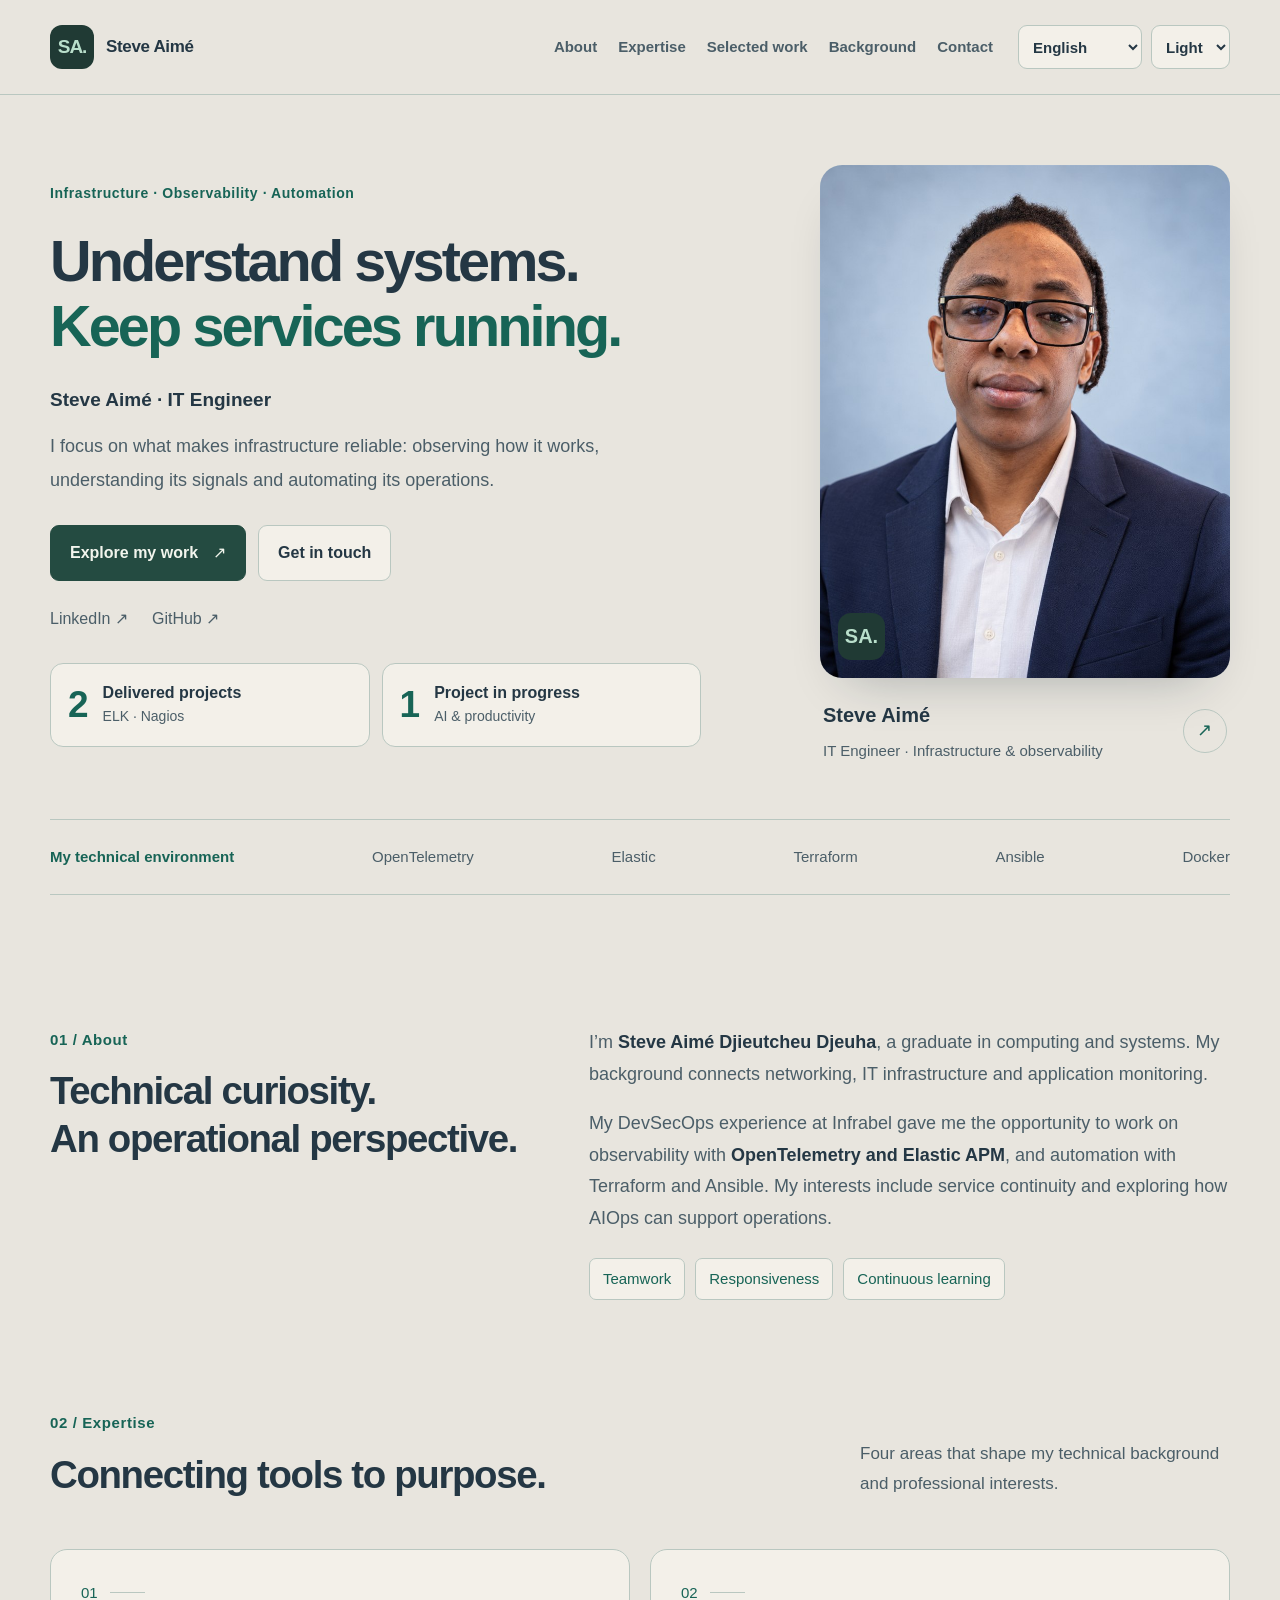
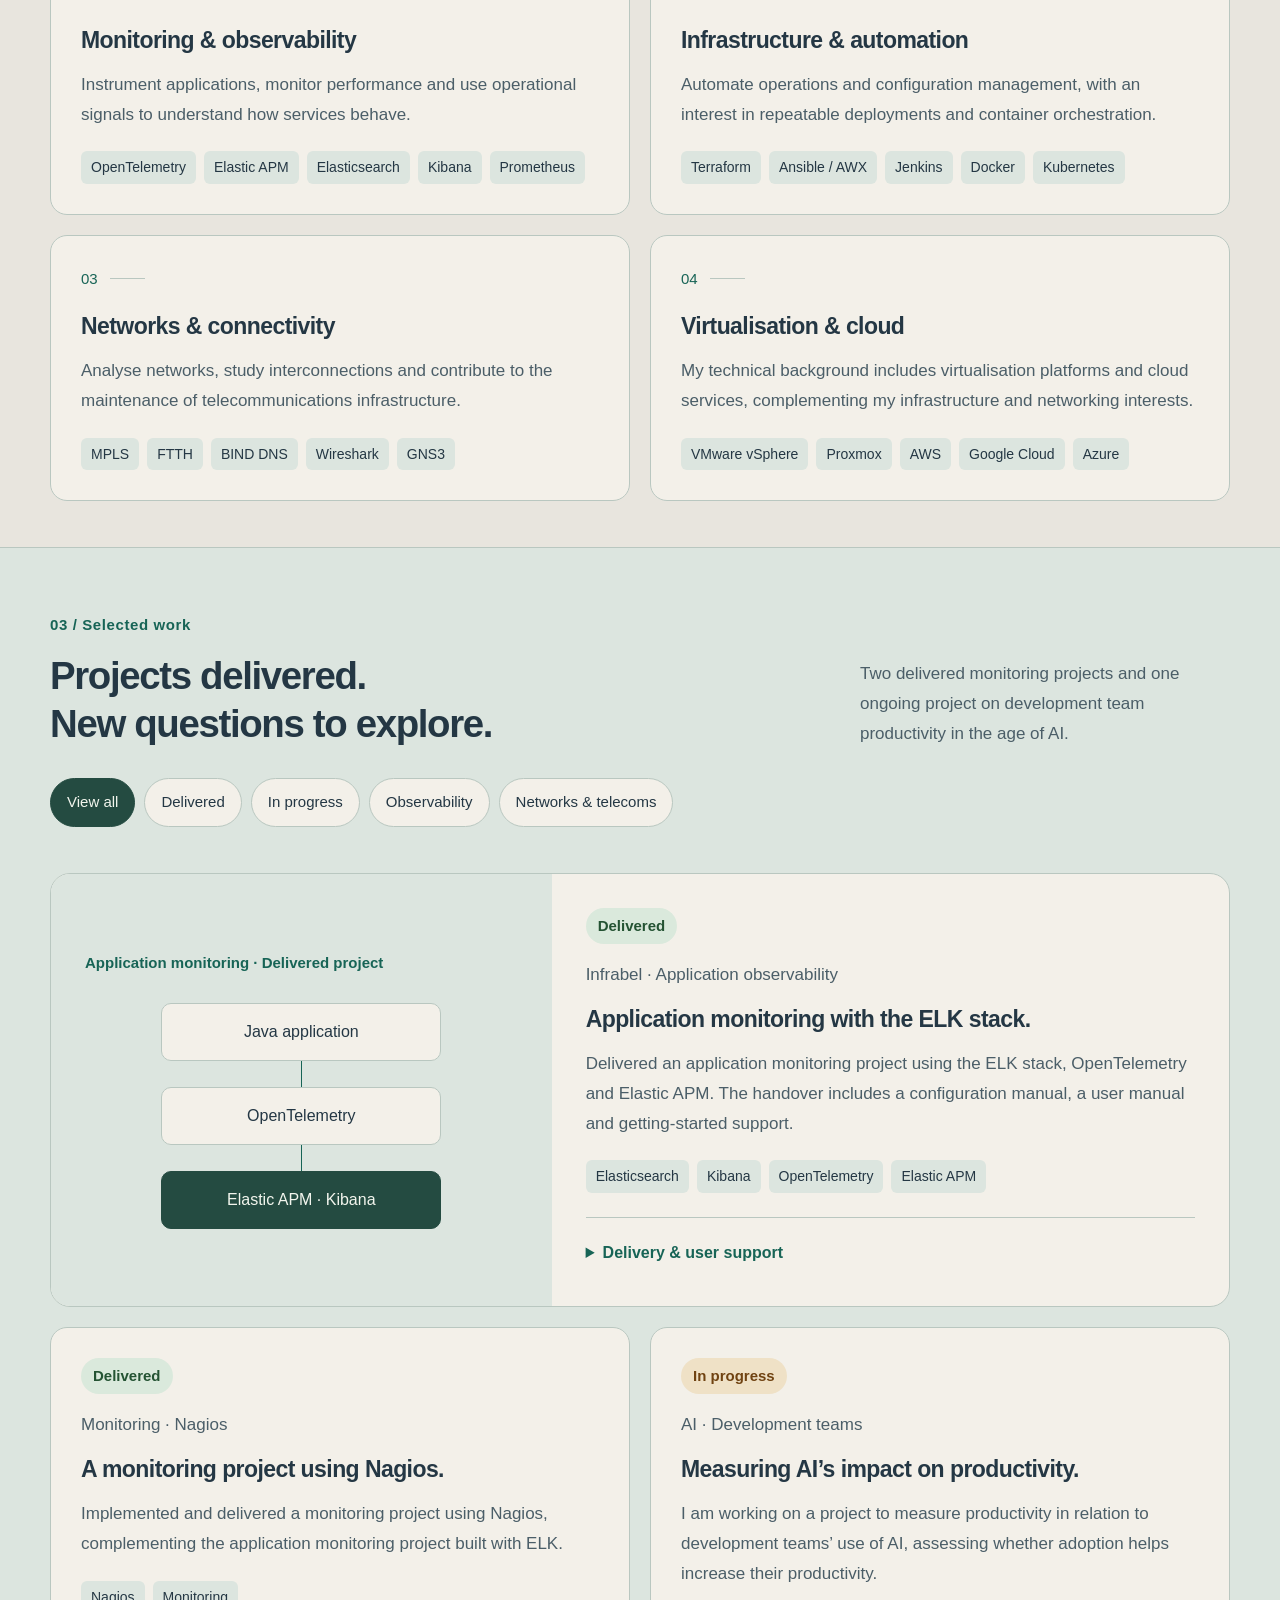
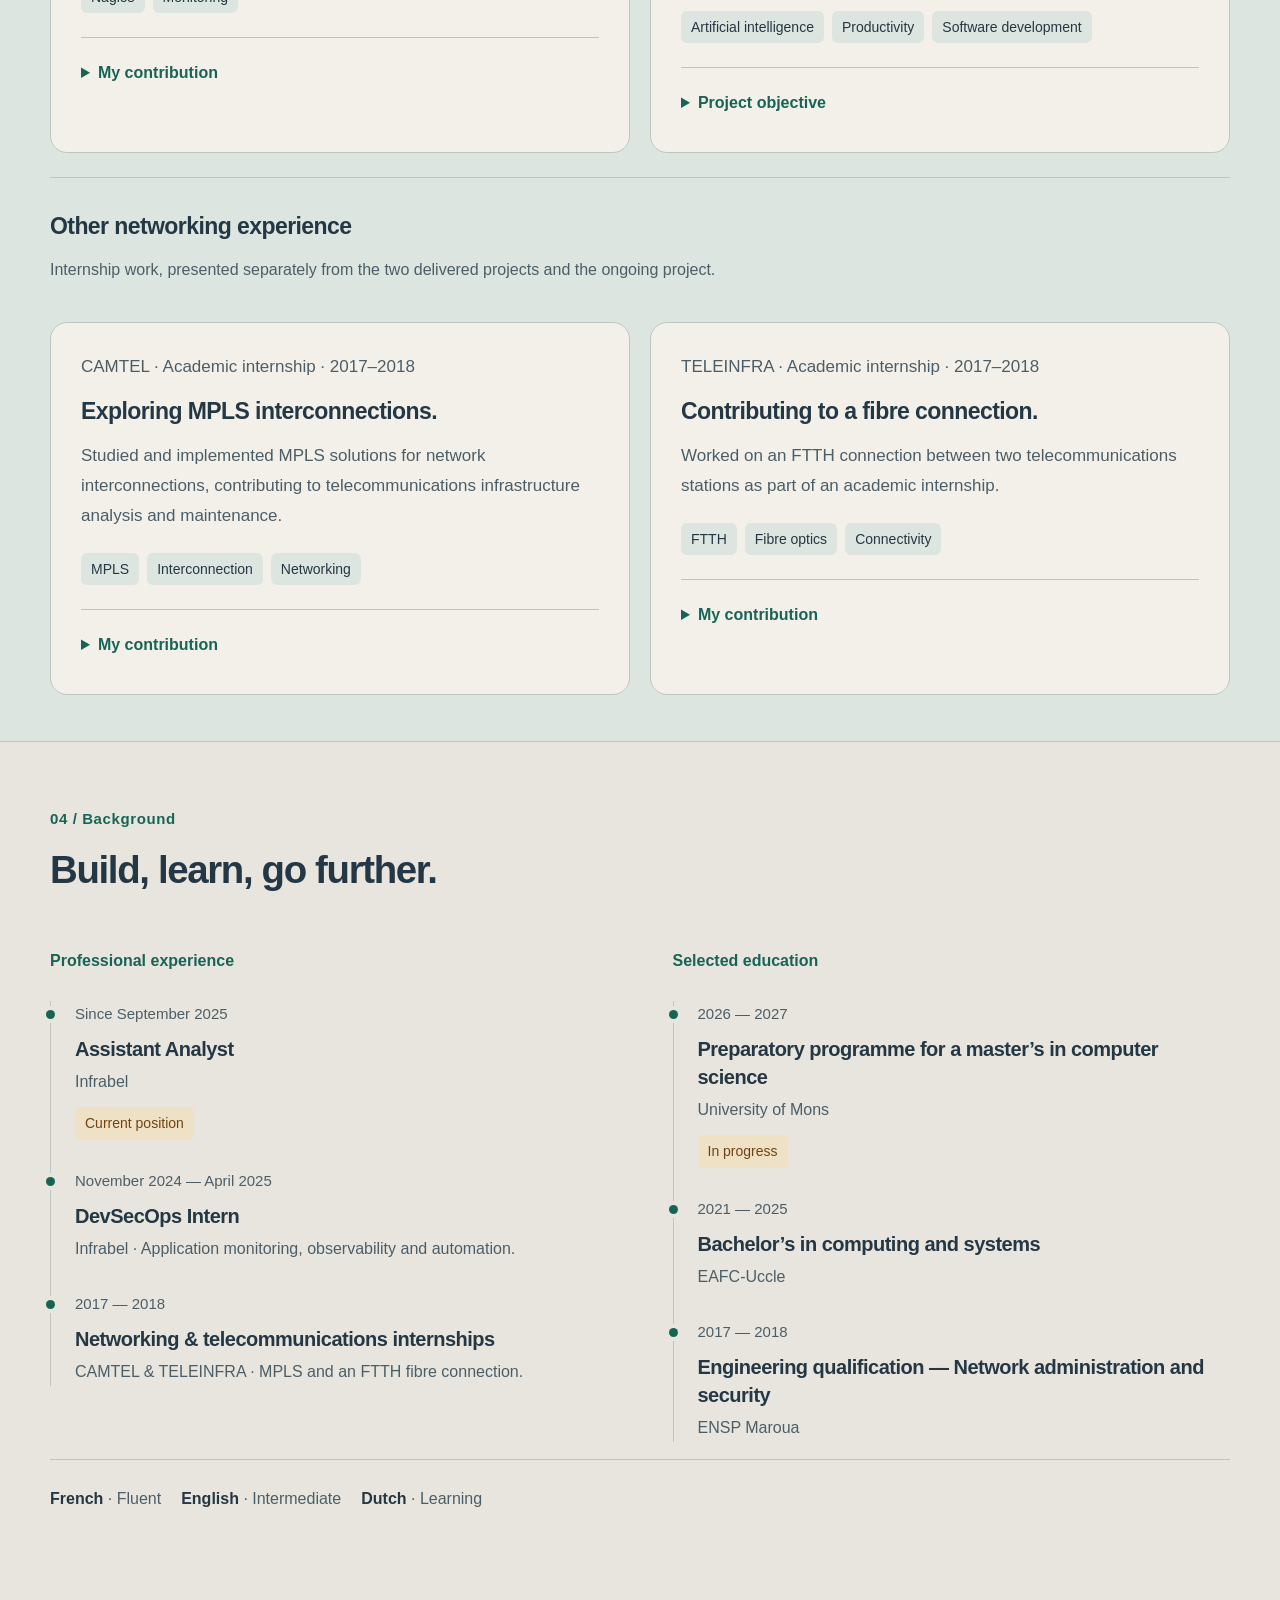
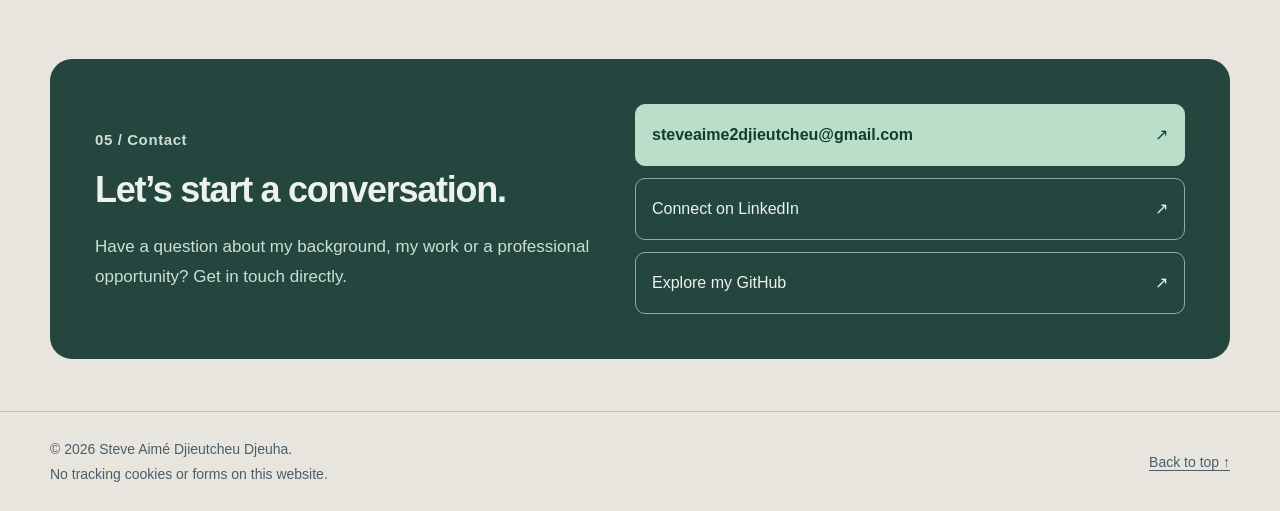
==== commit 5df42acb: "feat: add accessible light dark themes and project delivery overview" ====
--- a/public/index.html
+++ b/public/index.html
@@ -9,6 +9,7 @@
   <meta http-equiv="Content-Security-Policy" content="default-src 'none'; style-src 'self'; script-src 'self'; img-src 'self'; font-src 'self'; connect-src 'none'; object-src 'none'; base-uri 'none'; form-action 'none'">
   <meta name="theme-color" content="#102c40">
   <link rel="icon" href="assets/favicon.svg" type="image/svg+xml">
+  <script src="assets/theme.js"></script>
   <link rel="stylesheet" href="assets/styles.css">
   <link rel="canonical" href="https://looker20.github.io/learn-github/">
   <script src="assets/translations.js" defer></script>
@@ -23,8 +24,11 @@
       <nav class="navigation" id="navigation" aria-label="Navigation principale">
         <a href="#about">À propos</a><a href="#expertise">Expertises</a><a href="#projects">Réalisations</a><a href="#journey">Parcours</a><a href="#contact">Contact</a>
       </nav>
-      <div class="language-switch" hidden><label class="sr-only" for="language">Choisir la langue</label><select id="language" name="language"><option value="fr" lang="fr">Français</option><option value="en" lang="en">English</option><option value="nl" lang="nl">Nederlands</option></select></div>
-      <button class="menu-toggle" type="button" aria-controls="navigation" aria-expanded="false" hidden>Menu</button>
+      <div class="header-tools">
+        <div class="language-switch" hidden><label class="sr-only" for="language">Choisir la langue</label><select id="language" name="language"><option value="fr" lang="fr">Français</option><option value="en" lang="en">English</option><option value="nl" lang="nl">Nederlands</option></select></div>
+        <div class="theme-switch" hidden><label class="sr-only" for="theme">Apparence du site</label><select id="theme" name="theme"><option value="light">Clair</option><option value="dark">Sombre</option></select></div>
+        <button class="menu-toggle" type="button" aria-controls="navigation" aria-expanded="false" hidden>Menu</button>
+      </div>
     </div>
   </header>
   <p class="sr-only" id="language-status" role="status" aria-live="polite"></p>
@@ -39,6 +43,10 @@
           <p class="hero-description">Je m’intéresse à ce qui rend une infrastructure fiable : observer son fonctionnement, comprendre ses signaux et automatiser ses opérations.</p>
           <div class="button-row"><a class="button" href="#projects">Découvrir mes réalisations <span aria-hidden="true">↗</span></a><a class="button secondary" href="#contact">Me contacter</a></div>
           <div class="hero-links"><a href="https://www.linkedin.com/in/djieutcheusteve94">LinkedIn <span aria-hidden="true">↗</span></a><a href="https://github.com/looker20">GitHub <span aria-hidden="true">↗</span></a></div>
+          <div class="project-summary" aria-label="Bilan des projets livrés et en cours">
+            <a class="summary-stat" href="#projects" data-summary-filter="delivered"><strong>2</strong><span>Projets livrés</span><small>ELK · Nagios</small></a>
+            <a class="summary-stat" href="#projects" data-summary-filter="ongoing"><strong>1</strong><span>Projet en cours</span><small>IA &amp; productivité</small></a>
+          </div>
         </div>
         <figure class="portrait-card">
           <div class="portrait-frame"><img src="assets/steve-aime-portrait.jpg" alt="Portrait professionnel de Steve Aimé" width="800" height="1000" fetchpriority="high" decoding="async"><span class="portrait-stamp" aria-hidden="true">SA.</span></div>
@@ -60,17 +68,21 @@
       </div>
     </section>
     <section class="section projects-section" id="projects" aria-labelledby="projects-title"><div class="container">
-      <div class="section-head"><div><span class="section-number">03 / Réalisations</span><h2 id="projects-title">Du terrain à la supervision.</h2></div><p class="section-intro">Une sélection de travaux réalisés en stage, de l’observabilité applicative aux infrastructures réseau.</p></div>
-      <div class="project-filters" role="group" aria-label="Filtrer les réalisations" hidden><button type="button" data-project-filter="all" aria-pressed="true">Tout voir</button><button type="button" data-project-filter="observability" aria-pressed="false">Observabilité</button><button type="button" data-project-filter="network" aria-pressed="false">Réseaux &amp; télécoms</button></div>
+      <div class="section-head"><div><span class="section-number">03 / Réalisations</span><h2 id="projects-title">Des projets livrés.<br>De nouvelles questions à explorer.</h2></div><p class="section-intro">Deux projets de monitoring livrés et un projet en cours sur la productivité des équipes de développement à l’ère de l’IA.</p></div>
+      <div class="project-filters" role="group" aria-label="Filtrer les réalisations" hidden><button type="button" data-project-filter="all" aria-pressed="true">Tout voir</button><button type="button" data-project-filter="delivered" aria-pressed="false">Livrés</button><button type="button" data-project-filter="ongoing" aria-pressed="false">En cours</button><button type="button" data-project-filter="observability" aria-pressed="false">Observabilité</button><button type="button" data-project-filter="network" aria-pressed="false">Réseaux &amp; télécoms</button></div>
       <p class="sr-only" id="project-status" role="status" aria-live="polite"></p>
-      <article class="project-feature" data-project-topic="observability">
-        <div class="project-visual"><p class="diagram-label">Architecture de principe</p><div class="diagram" role="img" aria-label="Application Java, instrumentation OpenTelemetry, puis supervision Elastic APM et Kibana."><div class="diagram-node">Application Java</div><div class="diagram-line" aria-hidden="true"></div><div class="diagram-node">OpenTelemetry</div><div class="diagram-line" aria-hidden="true"></div><div class="diagram-node">Elastic APM · Kibana</div></div></div>
-        <div class="project-body"><p class="project-meta">Infrabel · Stage DevSecOps · 2024–2025</p><h3>Rendre une application Java observable.</h3><p>Contribution à la supervision applicative avec OpenTelemetry et la suite Elastic, pour suivre les performances et accompagner l’analyse des alertes.</p><ul class="tags" aria-label="Technologies du projet"><li>Java</li><li>OpenTelemetry</li><li>Elastic APM</li><li>Kibana</li></ul><details><summary>Mon rôle dans ce projet</summary><p>Travail sur le monitoring applicatif, les configurations de supervision et le suivi des performances. Cette expérience s’inscrit dans une démarche de maintenance et de continuité des services IT. Le schéma illustre le principe général, sans exposer l’architecture interne.</p></details></div>
+      <article class="project-feature" data-project-topic="observability" data-project-state="delivered">
+        <div class="project-visual"><p class="diagram-label">Monitoring applicatif · Projet livré</p><div class="diagram" role="img" aria-label="Application Java, instrumentation OpenTelemetry, puis supervision Elastic APM et Kibana."><div class="diagram-node">Application Java</div><div class="diagram-line" aria-hidden="true"></div><div class="diagram-node">OpenTelemetry</div><div class="diagram-line" aria-hidden="true"></div><div class="diagram-node">Elastic APM · Kibana</div></div></div>
+        <div class="project-body"><span class="project-badge delivered">Livré</span><p class="project-meta">Infrabel · Observabilité applicative</p><h3>Monitoring applicatif avec la suite ELK.</h3><p>Projet de monitoring applicatif livré avec la suite ELK, OpenTelemetry et Elastic APM. La livraison comprend un manuel de configuration, un manuel d’utilisation et une aide à la prise en main.</p><ul class="tags" aria-label="Technologies du projet"><li>Elasticsearch</li><li>Kibana</li><li>OpenTelemetry</li><li>Elastic APM</li></ul><details><summary>Livraison &amp; accompagnement</summary><p>Réalisation de la supervision applicative, rédaction des manuels de configuration et d’utilisation, puis accompagnement à l’usage de la solution. Le schéma présente le principe général de supervision, sans révéler l’architecture interne.</p><ul class="deliverables"><li>Manuel de configuration</li><li>Manuel d’utilisation</li><li>Aide à la prise en main</li></ul></details></div>
       </article>
-      <div class="project-grid">
-        <article class="project-small" data-project-topic="network"><span class="project-number" aria-hidden="true">02 / RÉSEAUX</span><p class="project-meta">CAMTEL · Stage académique · 2017–2018</p><h3>Étudier les interconnexions MPLS.</h3><p>Étude et mise en œuvre de solutions MPLS pour les interconnexions réseau, avec une contribution à l’analyse et à la maintenance des infrastructures de télécommunications.</p><ul class="tags" aria-label="Domaines du projet"><li>MPLS</li><li>Interconnexion</li><li>Réseaux</li></ul><details><summary>Mon rôle dans ce projet</summary><p>Participation à l’étude des solutions d’interconnexion et des infrastructures reliant les datacenters, dans le cadre d’un stage académique à Douala.</p></details></article>
-        <article class="project-small" data-project-topic="network"><span class="project-number" aria-hidden="true">03 / TÉLÉCOMMUNICATIONS</span><p class="project-meta">TELEINFRA · Stage académique · 2017–2018</p><h3>Contribuer à une liaison fibre.</h3><p>Réalisation, dans le cadre d’un stage académique, d’une connexion FTTH entre deux stations de télécommunications.</p><ul class="tags" aria-label="Domaines du projet"><li>FTTH</li><li>Fibre optique</li><li>Connectivité</li></ul><details><summary>Mon rôle dans ce projet</summary><p>Contribution à la mise en place de la liaison entre les deux stations. Une expérience de terrain venant compléter mon parcours en réseaux et télécommunications.</p></details></article>
+      <div class="project-grid" data-project-group="main">
+        <article class="project-small" data-project-topic="observability" data-project-state="delivered"><span class="project-badge delivered">Livré</span><p class="project-meta">Monitoring · Nagios</p><h3>Un projet de monitoring avec Nagios.</h3><p>Réalisation et livraison d’un projet de monitoring utilisant Nagios, en complément du projet de supervision applicative avec ELK.</p><ul class="tags" aria-label="Domaines du projet"><li>Nagios</li><li>Monitoring</li></ul><details><summary>Ma contribution</summary><p>Mise en place et livraison de la solution de monitoring avec Nagios.</p></details></article>
+        <article class="project-small" data-project-topic="ai" data-project-state="ongoing"><span class="project-badge ongoing">En cours</span><p class="project-meta">IA · Équipes de développement</p><h3>Mesurer l’impact de l’IA sur la productivité.</h3><p>Je travaille sur un projet de mesure de la productivité liée à l’utilisation de l’IA par les équipes de développement, afin d’évaluer si son adoption permet d’augmenter leur productivité.</p><ul class="tags" aria-label="Domaines du projet"><li>Intelligence artificielle</li><li>Productivité</li><li>Développement logiciel</li></ul><details><summary>Objectif du projet</summary><p>Évaluer l’évolution de la productivité des équipes de développement en lien avec leur utilisation de l’IA. Le projet est actuellement en cours.</p></details></article>
       </div>
+      <div class="project-history" data-project-group="academic"><h3>Autres expériences réseau</h3><p class="history-intro">Travaux réalisés en stage, présentés séparément des deux projets livrés et du projet en cours.</p><div class="project-grid">
+        <article class="project-small" data-project-topic="network" data-project-state="academic"><p class="project-meta">CAMTEL · Stage académique · 2017–2018</p><h3>Étudier les interconnexions MPLS.</h3><p>Étude et mise en œuvre de solutions MPLS pour les interconnexions réseau, avec une contribution à l’analyse et à la maintenance des infrastructures de télécommunications.</p><ul class="tags" aria-label="Domaines du projet"><li>MPLS</li><li>Interconnexion</li><li>Réseaux</li></ul><details><summary>Mon rôle dans ce projet</summary><p>Participation à l’étude des solutions d’interconnexion et des infrastructures reliant les datacenters, dans le cadre d’un stage académique à Douala.</p></details></article>
+        <article class="project-small" data-project-topic="network" data-project-state="academic"><p class="project-meta">TELEINFRA · Stage académique · 2017–2018</p><h3>Contribuer à une liaison fibre.</h3><p>Réalisation, dans le cadre d’un stage académique, d’une connexion FTTH entre deux stations de télécommunications.</p><ul class="tags" aria-label="Domaines du projet"><li>FTTH</li><li>Fibre optique</li><li>Connectivité</li></ul><details><summary>Mon rôle dans ce projet</summary><p>Contribution à la mise en place de la liaison entre les deux stations. Une expérience de terrain venant compléter mon parcours en réseaux et télécommunications.</p></details></article>
+      </div></div>
     </div></section>
     <section class="section container" id="journey" aria-labelledby="journey-title">
       <span class="section-number">04 / Parcours</span><h2 id="journey-title">Construire, apprendre, approfondir.</h2>
--- a/public/assets/styles.css
+++ b/public/assets/styles.css
@@ -1,222 +1,260 @@
 @charset "UTF-8";
-
 :root {
   color-scheme: light;
-  --ink: #102c40;
-  --muted: #4e6270;
-  --teal: #006c60;
-  --mint: #63dfcb;
-  --line: #d9e3e5;
-  --paper: #f7f9f8;
-  --white: #fff;
+  --paper: #e8e5de;
+  --surface: #f3f0e9;
+  --surface-alt: #dce5df;
+  --ink: #243744;
+  --muted: #4b5e68;
+  --teal: #176456;
+  --line: #b9c7c0;
+  --button: #244b41;
+  --button-ink: #f2f5ed;
+  --tag: #dce5df;
+  --delivered-bg: #dae9dc;
+  --delivered-ink: #245333;
+  --ongoing-bg: #efe1c6;
+  --ongoing-ink: #704312;
+  --contact: #24463e;
+  --contact-ink: #ecf2ec;
+  --contact-muted: #ccdfd5;
   --radius: 22px;
   font-family: -apple-system, BlinkMacSystemFont, "Segoe UI", sans-serif;
   font-synthesis: none;
   scroll-behavior: smooth;
-  scroll-padding-top: 110px;
+  scroll-padding-top: 125px;
+}
+:root[data-theme="dark"] {
+  color-scheme: dark;
+  --paper: #152126;
+  --surface: #1e3036;
+  --surface-alt: #263e42;
+  --ink: #e6eee8;
+  --muted: #b3c7c5;
+  --teal: #8dd8bf;
+  --line: #486267;
+  --button: #9bd8c1;
+  --button-ink: #16332b;
+  --tag: #2b4347;
+  --delivered-bg: #284638;
+  --delivered-ink: #b9e5c6;
+  --ongoing-bg: #443b2c;
+  --ongoing-ink: #f2ca85;
+  --contact: #203a34;
+  --contact-ink: #ecf2ec;
+  --contact-muted: #c6dcd2;
 }
 * { box-sizing: border-box; }
-body { margin: 0; background: var(--paper); color: var(--ink); line-height: 1.7; }
+body { margin: 0; background: var(--paper); color: var(--ink); font-size: 18px; line-height: 1.75; }
 a { color: inherit; text-underline-offset: .24em; }
-a, button, summary { -webkit-tap-highlight-color: transparent; }
-a:focus-visible, button:focus-visible, summary:focus-visible, select:focus-visible { outline: 3px solid var(--teal); outline-offset: 5px; border-radius: 4px; }
+a, button, summary, select { -webkit-tap-highlight-color: transparent; }
+a:focus-visible, button:focus-visible, summary:focus-visible, select:focus-visible { outline: 3px solid var(--teal); outline-offset: 5px; border-radius: 5px; }
 button, select { font: inherit; }
+[hidden] { display: none !important; }
+::selection { background: #b9dfcb; color: #153a2e; }
 .sr-only { position: absolute; width: 1px; height: 1px; padding: 0; margin: -1px; overflow: hidden; clip-path: inset(50%); white-space: nowrap; border: 0; }
-[hidden] { display: none !important; }
-::selection { background: #b8efe2; color: var(--ink); }
-.container { width: min(1160px, calc(100% - 80px)); margin-inline: auto; }
-.skip-link { position: fixed; top: 12px; left: 12px; z-index: 20; padding: 10px 18px; background: var(--ink); color: white; transform: translateY(-160%); }
+.container { width: min(1180px, calc(100% - 80px)); margin-inline: auto; }
+.skip-link { position: fixed; top: 12px; left: 12px; z-index: 30; padding: 12px 18px; background: var(--button); color: var(--button-ink); transform: translateY(-160%); }
 .skip-link:focus { transform: none; }
-.site-header { position: sticky; top: 0; z-index: 10; background: #f7f9f8; border-bottom: 1px solid var(--line); }
-.header-inner { min-height: 88px; display: flex; align-items: center; gap: 32px; position: relative; }
+.site-header { position: sticky; top: 0; z-index: 10; background: var(--paper); border-bottom: 1px solid var(--line); }
+.header-inner { min-height: 94px; display: flex; align-items: center; gap: 25px; }
 .brand { display: inline-flex; align-items: center; gap: 12px; text-decoration: none; flex-shrink: 0; }
-.brand-mark { display: grid; place-items: center; width: 42px; height: 42px; border-radius: 12px; background: var(--ink); color: var(--mint); font-size: 17px; font-weight: 750; letter-spacing: -.06em; }
-.brand-name { font-size: 15px; font-weight: 700; letter-spacing: -.02em; }
-.navigation { display: flex; gap: 24px; margin-left: auto; align-items: center; }
-.navigation a { color: var(--muted); text-decoration: none; font-size: 14px; font-weight: 550; }
-.navigation a:hover { color: var(--teal); text-decoration: underline; }
-.navigation a[aria-current="location"] { color: var(--teal); text-decoration: underline; text-decoration-thickness: 2px; }
+.brand-mark { display: grid; place-items: center; width: 44px; height: 44px; border-radius: 12px; background: #203a34; color: #b9dfcb; font-size: 19px; font-weight: 750; letter-spacing: -.06em; }
+.brand-name { font-size: 17px; font-weight: 700; letter-spacing: -.02em; }
+.navigation { display: flex; gap: 21px; margin-left: auto; align-items: center; }
+.navigation a { color: var(--muted); text-decoration: none; font-size: 15px; font-weight: 600; }
+.navigation a:hover, .navigation a[aria-current="location"] { color: var(--teal); text-decoration: underline; text-decoration-thickness: 2px; }
+.header-tools { display: flex; gap: 9px; align-items: center; }
+.language-switch, .theme-switch { display: flex; }
+.language-switch select, .theme-switch select, .menu-toggle { min-height: 44px; border: 1px solid var(--line); background: var(--surface); color: var(--ink); padding: 8px 10px; border-radius: 9px; font-size: 15px; font-weight: 600; cursor: pointer; }
+.menu-toggle { padding-inline: 13px; }
 .reading-progress { position: absolute; bottom: -1px; left: 0; width: 100%; height: 3px; border: 0; background: transparent; color: var(--teal); appearance: none; pointer-events: none; }
 .reading-progress::-webkit-progress-bar { background: transparent; }
 .reading-progress::-webkit-progress-value { background: var(--teal); }
 .reading-progress::-moz-progress-bar { background: var(--teal); }
-.language-switch { display: flex; gap: 4px; padding: 4px; border: 1px solid var(--line); border-radius: 9px; font-size: 12px; font-weight: 700; }
-.language-switch select { border: 0; background: transparent; color: var(--ink); padding: 6px 4px; cursor: pointer; max-width: 125px; font-size: 12px; font-weight: 650; }
-.menu-toggle { border: 1px solid var(--line); background: var(--white); color: var(--ink); border-radius: 8px; padding: 8px 12px; cursor: pointer; }
-.hero { padding: 88px 0 62px; }
-.hero-grid { display: grid; grid-template-columns: 1.2fr 1fr; gap: 62px; align-items: center; }
-.eyebrow { display: flex; align-items: center; gap: 10px; margin: 0 0 22px; font: 650 11px/1.5 ui-monospace, Consolas, monospace; letter-spacing: .12em; text-transform: uppercase; color: var(--teal); }
-.eyebrow::before { content: ""; width: 7px; height: 7px; background: var(--teal); border-radius: 50%; flex-shrink: 0; }
+.hero { padding: 70px 0 50px; }
+.hero-grid { display: grid; grid-template-columns: 1.25fr .9fr; gap: 60px; align-items: center; }
+.eyebrow { margin: 0 0 24px; font-size: 14px; line-height: 1.65; font-weight: 650; letter-spacing: .04em; color: var(--teal); }
 h1, h2, h3, p { margin-top: 0; }
-h1 { font-size: clamp(40px, 4.6vw, 64px); line-height: 1.1; font-weight: 650; letter-spacing: -.055em; margin-bottom: 22px; }
+h1 { font-size: clamp(40px, 4.5vw, 60px); line-height: 1.13; font-weight: 650; letter-spacing: -.05em; margin-bottom: 24px; }
 h1 span { display: block; color: var(--teal); }
-.hero-role { font-size: 17px; font-weight: 650; margin-bottom: 12px; }
-.hero-description { color: var(--muted); font-size: 17px; line-height: 1.85; max-width: 500px; margin-bottom: 27px; }
+.hero-role { font-size: 19px; font-weight: 650; margin-bottom: 14px; }
+.hero-description { color: var(--muted); font-size: 18px; line-height: 1.85; margin-bottom: 28px; }
 .button-row { display: flex; gap: 12px; flex-wrap: wrap; }
-.button { display: inline-flex; align-items: center; justify-content: center; gap: 16px; padding: 12px 19px; border-radius: 8px; background: var(--ink); color: white; text-decoration: none; font-size: 14px; font-weight: 600; border: 1px solid var(--ink); transition: background .2s, transform .2s; }
-.button:hover { background: #244c60; transform: translateY(-2px); }
-.button.secondary { background: transparent; color: var(--ink); border-color: #b6c8cd; }
-.button.secondary:hover { background: #e8f1ee; }
-.hero-links { display: flex; gap: 22px; margin-top: 27px; font-size: 13px; color: var(--muted); }
+.button { display: inline-flex; align-items: center; justify-content: center; gap: 15px; padding: 13px 19px; border-radius: 9px; background: var(--button); color: var(--button-ink); text-decoration: none; font-size: 16px; font-weight: 650; border: 1px solid var(--button); transition: transform .2s; }
+.button.secondary { background: var(--surface); color: var(--ink); border-color: var(--line); }
+.hero-links { display: flex; gap: 24px; margin-top: 24px; font-size: 16px; color: var(--muted); }
 .hero-links a { text-decoration: none; }
 .hero-links a:hover { text-decoration: underline; }
-.portrait-card { width: 100%; max-width: 410px; margin: 0 0 0 auto; position: relative; }
-.portrait-frame { position: relative; aspect-ratio: 4 / 5; border-radius: 22px; overflow: hidden; background: #dce7e9; box-shadow: 0 24px 50px -25px #102c4050; }
-.portrait-frame img { display: block; width: 100%; height: 100%; object-fit: cover; object-position: center 25%; transition: transform .5s ease; }
-.portrait-card:hover img { transform: scale(1.025); }
-.portrait-stamp { position: absolute; bottom: 18px; left: 18px; display: grid; place-items: center; width: 47px; height: 47px; background: var(--ink); color: var(--mint); border-radius: 13px; font-weight: 750; font-size: 20px; }
+.project-summary { display: grid; grid-template-columns: repeat(2, minmax(0, 1fr)); gap: 12px; margin-top: 30px; }
+.summary-stat { display: grid; grid-template-columns: auto 1fr; column-gap: 14px; align-items: center; padding: 17px; border: 1px solid var(--line); border-radius: 13px; text-decoration: none; background: var(--surface); }
+.summary-stat strong { font-size: 37px; line-height: 1.2; font-weight: 650; color: var(--teal); grid-row: span 2; }
+.summary-stat > span { font-size: 16px; font-weight: 650; line-height: 1.45; }
+.summary-stat small { font-size: 14px; color: var(--muted); }
+.summary-stat:hover { border-color: var(--teal); }
+.portrait-card { width: 100%; max-width: 410px; margin: 0 0 0 auto; }
+.portrait-frame { position: relative; aspect-ratio: 4 / 5; border-radius: var(--radius); overflow: hidden; background: var(--surface-alt); box-shadow: 0 24px 50px -28px #081c2850; }
+.portrait-frame img { display: block; width: 100%; height: 100%; object-fit: cover; object-position: center 25%; transition: transform .5s; }
+.portrait-stamp { position: absolute; bottom: 18px; left: 18px; display: grid; place-items: center; width: 47px; height: 47px; background: #203a34; color: #b9dfcb; border-radius: 13px; font-weight: 750; font-size: 20px; }
 .portrait-caption { display: flex; justify-content: space-between; align-items: center; gap: 15px; padding: 20px 3px 0; }
-.portrait-caption strong { display: block; font-size: 18px; letter-spacing: -.03em; }
-.portrait-caption div > span { display: block; font-size: 12px; color: var(--muted); margin-top: 3px; }
-.portrait-caption-icon { width: 35px; height: 35px; border: 1px solid #b6c8cd; border-radius: 50%; display: grid; place-items: center; flex-shrink: 0; color: var(--teal); text-decoration: none; }
-.project-filters { display: flex; flex-wrap: wrap; gap: 9px; margin: -5px 0 26px; }
-.project-filters button { padding: 9px 15px; border: 1px solid #a9c6bc; border-radius: 30px; background: transparent; color: var(--ink); cursor: pointer; font-size: 13px; transition: color .2s, background .2s, transform .2s; }
-.project-filters button[aria-pressed="true"] { color: white; background: var(--ink); border-color: var(--ink); }
-.project-filters button:hover { transform: translateY(-2px); }
-.expertise-card, .project-small { transition: transform .25s, box-shadow .25s, border-color .25s; }
-.expertise-card:hover, .project-small:hover { transform: translateY(-4px); border-color: #7cae9c; box-shadow: 0 12px 24px -18px #102c4060; }
+.portrait-caption strong { display: block; font-size: 20px; }
+.portrait-caption div > span { display: block; font-size: 15px; color: var(--muted); margin-top: 5px; }
+.portrait-caption-icon { width: 44px; height: 44px; border: 1px solid var(--line); border-radius: 50%; display: grid; place-items: center; flex-shrink: 0; color: var(--teal); text-decoration: none; }
+.expertise-strip { display: flex; flex-wrap: wrap; align-items: center; justify-content: space-between; gap: 15px 22px; border-top: 1px solid var(--line); border-bottom: 1px solid var(--line); padding: 24px 0; margin-top: 55px; font-size: 15px; color: var(--muted); }
+.expertise-strip span:first-child { color: var(--teal); font-weight: 650; }
+.section { padding: 64px 0; }
+.section-head { display: flex; justify-content: space-between; align-items: end; gap: 35px; margin-bottom: 32px; }
+.section-number { display: block; color: var(--teal); font-size: 15px; font-weight: 650; letter-spacing: .04em; margin-bottom: 14px; }
+h2 { font-size: clamp(29px, 3vw, 40px); line-height: 1.25; letter-spacing: -.035em; font-weight: 650; margin-bottom: 0; }
+.section-intro { color: var(--muted); font-size: 17px; max-width: 370px; margin: 0; }
+.about-grid { display: grid; grid-template-columns: .85fr 1.15fr; gap: 65px; }
+.about-copy { color: var(--muted); font-size: 18px; }
+.about-copy p:last-child { margin-bottom: 0; }
+.about-copy strong { color: var(--ink); font-weight: 650; }
+.principles { display: flex; gap: 10px; flex-wrap: wrap; margin-top: 24px; }
+.principles span { border: 1px solid var(--line); background: var(--surface); padding: 7px 13px; border-radius: 7px; font-size: 15px; color: var(--teal); }
+.expertise-grid, .project-grid { display: grid; grid-template-columns: repeat(2, minmax(0, 1fr)); gap: 20px; }
+.expertise-card, .project-small { padding: 30px; border-radius: 17px; border: 1px solid var(--line); background: var(--surface); transition: transform .25s, box-shadow .25s; min-width: 0; }
+.card-kicker { display: flex; align-items: center; gap: 12px; color: var(--teal); font-size: 15px; margin-bottom: 18px; }
+.card-kicker::after { content: ""; height: 1px; width: 35px; background: var(--line); }
+h3 { font-size: 23px; line-height: 1.4; letter-spacing: -.025em; font-weight: 650; margin-bottom: 14px; }
+.expertise-card p, .project-body p, .project-small p { color: var(--muted); font-size: 17px; }
+.tags { display: flex; flex-wrap: wrap; gap: 8px; margin: 22px 0 0; padding: 0; list-style: none; }
+.tags li { font-size: 14px; line-height: 1.6; color: var(--ink); background: var(--tag); padding: 5px 10px; border-radius: 6px; }
+.projects-section { background: var(--surface-alt); border-block: 1px solid var(--line); }
+.project-filters { display: flex; flex-wrap: wrap; gap: 9px; margin: -2px 0 28px; }
+.project-filters button { padding: 10px 16px; min-height: 44px; border: 1px solid var(--line); border-radius: 30px; background: var(--surface); color: var(--ink); cursor: pointer; font-size: 15px; transition: transform .2s; }
+.project-filters button[aria-pressed="true"] { color: var(--button-ink); background: var(--button); border-color: var(--button); }
+.project-feature { display: grid; grid-template-columns: .85fr 1.15fr; background: var(--surface); border: 1px solid var(--line); border-radius: 20px; overflow: hidden; }
+.project-visual { min-height: 330px; display: flex; flex-direction: column; justify-content: center; padding: 34px; background: var(--tag); }
+.diagram-label { font-size: 15px; line-height: 1.6; color: var(--teal); margin-bottom: 28px; font-weight: 600; }
+.diagram { display: flex; flex-direction: column; align-items: center; }
+.diagram-node { padding: 14px 18px; background: var(--surface); border: 1px solid var(--line); border-radius: 10px; font-size: 16px; color: var(--ink); text-align: center; width: 100%; max-width: 280px; }
+.diagram-node:last-child { background: var(--button); color: var(--button-ink); border-color: var(--button); }
+.diagram-line { width: 1px; height: 26px; background: var(--teal); }
+.project-body { padding: 34px; min-width: 0; }
+.project-meta { color: var(--muted); font-size: 15px; line-height: 1.65; margin-bottom: 14px; }
+.project-badge { display: inline-block; padding: 5px 12px; border-radius: 20px; font-size: 15px; font-weight: 650; margin-bottom: 17px; }
+.project-badge.delivered { background: var(--delivered-bg); color: var(--delivered-ink); }
+.project-badge.ongoing, .timeline .ongoing { background: var(--ongoing-bg); color: var(--ongoing-ink); }
+details { border-top: 1px solid var(--line); margin-top: 24px; padding-top: 16px; }
+summary { cursor: pointer; font-size: 16px; font-weight: 650; color: var(--teal); padding-block: 5px; }
+details p { margin: 14px 0 0; }
+.deliverables { padding-left: 22px; margin-bottom: 0; font-size: 16px; color: var(--muted); }
+.project-grid { margin-top: 20px; }
+.project-history { margin-top: 42px; padding-top: 32px; border-top: 1px solid var(--line); }
+.history-intro { color: var(--muted); font-size: 16px; max-width: 720px; }
+.journey-grid { display: grid; grid-template-columns: 1fr 1fr; gap: 65px; margin-top: 35px; }
+.journey-label { font-size: 16px; font-weight: 650; color: var(--teal); margin-bottom: 26px; }
+.timeline { list-style: none; padding: 0 0 0 24px; margin: 0; border-left: 1px solid var(--line); }
+.timeline li { position: relative; padding-bottom: 28px; }
+.timeline li:last-child { padding-bottom: 0; }
+.timeline li::before { content: ""; position: absolute; left: -29px; top: 9px; width: 9px; height: 9px; border-radius: 50%; background: var(--teal); box-shadow: 0 0 0 4px var(--paper); }
+.timeline time, .timeline .period { display: block; color: var(--muted); font-size: 15px; margin-bottom: 8px; }
+.timeline h3 { font-size: 20px; margin-bottom: 5px; }
+.timeline p { color: var(--muted); font-size: 16px; margin-bottom: 0; }
+.timeline .ongoing { font-size: 14px; display: inline-block; padding: 4px 10px; border-radius: 5px; margin-top: 11px; }
+.languages { display: flex; gap: 20px; flex-wrap: wrap; margin-top: 35px; padding-top: 25px; border-top: 1px solid var(--line); font-size: 16px; color: var(--muted); }
+.languages strong { color: var(--ink); font-weight: 650; }
+.contact-section { padding-bottom: 70px; }
+.contact-panel { background: var(--contact); color: var(--contact-ink); border-radius: var(--radius); padding: 45px; display: grid; grid-template-columns: 1fr 1.1fr; gap: 40px; align-items: center; }
+.contact-panel .section-number { color: var(--contact-muted); }
+.contact-panel h2 { font-size: 36px; }
+.contact-panel p { color: var(--contact-muted); font-size: 17px; margin: 20px 0 0; }
+.contact-links { display: flex; flex-direction: column; gap: 12px; min-width: 0; }
+.contact-link { display: flex; align-items: center; justify-content: space-between; gap: 12px; padding: 16px; border: 1px solid #8eafa0; border-radius: 10px; text-decoration: none; font-size: 16px; color: var(--contact-ink); }
+.contact-link span:first-child { overflow-wrap: anywhere; }
+.contact-link:first-child { background: #b9dfcb; color: #153a2e; border-color: #b9dfcb; font-weight: 650; }
+.contact-link:focus-visible { outline-color: #b9dfcb; }
+.site-footer { border-top: 1px solid var(--line); padding: 25px 0; }
+.footer-inner { display: flex; justify-content: space-between; align-items: center; gap: 22px; font-size: 14px; color: var(--muted); }
+.footer-inner p { margin: 0; }
+.footer-inner a { white-space: nowrap; }
 .reveal { transform: translateY(18px); transition: transform .65s cubic-bezier(.2,.7,.2,1); }
 .reveal.is-revealed, .reveal:focus-within { transform: none; }
 .motion-ready .hero-grid > div { animation: enter .65s ease-out both; }
 .motion-ready .portrait-card { animation: enter .8s .1s ease-out both; }
 @keyframes enter { from { opacity: 0; transform: translateY(18px); } to { opacity: 1; transform: none; } }
-.expertise-strip { display: flex; align-items: center; justify-content: space-between; gap: 18px; border-top: 1px solid var(--line); border-bottom: 1px solid var(--line); padding: 22px 0; margin-top: 60px; font: 12px ui-monospace, Consolas, monospace; color: var(--muted); }
-.expertise-strip span:first-child { font-family: inherit; font-size: 10px; text-transform: uppercase; letter-spacing: .1em; color: var(--teal); }
-.section { padding: 66px 0; }
-.section-head { display: flex; justify-content: space-between; align-items: end; gap: 35px; margin-bottom: 32px; }
-.section-number { display: block; color: var(--teal); font: 11px ui-monospace, Consolas, monospace; letter-spacing: .1em; margin-bottom: 13px; text-transform: uppercase; }
-h2 { font-size: clamp(29px, 3vw, 40px); line-height: 1.2; letter-spacing: -.04em; font-weight: 650; margin-bottom: 0; }
-.section-intro { color: var(--muted); font-size: 14px; max-width: 340px; margin: 0; }
-.about-grid { display: grid; grid-template-columns: .8fr 1.2fr; gap: 76px; }
-.about-copy { color: var(--muted); font-size: 16px; }
-.about-copy p:last-child { margin-bottom: 0; }
-.about-copy strong { color: var(--ink); font-weight: 600; }
-.principles { display: flex; gap: 12px; flex-wrap: wrap; margin-top: 24px; }
-.principles span { border: 1px solid var(--line); background: white; padding: 6px 13px; border-radius: 6px; font-size: 12px; color: var(--teal); }
-.expertise-grid { display: grid; grid-template-columns: repeat(2, 1fr); gap: 18px; }
-.expertise-card { padding: 28px; border-radius: 14px; border: 1px solid var(--line); background: white; }
-.card-kicker { display: flex; align-items: center; gap: 12px; color: var(--teal); font: 12px ui-monospace, Consolas, monospace; margin-bottom: 18px; }
-.card-kicker::after { content: ""; height: 1px; width: 30px; background: #b3d7cb; }
-h3 { font-size: 21px; line-height: 1.35; letter-spacing: -.025em; font-weight: 650; margin-bottom: 12px; }
-.expertise-card p { color: var(--muted); font-size: 14px; }
-.tags { display: flex; flex-wrap: wrap; gap: 6px; margin: 20px 0 0; padding: 0; list-style: none; }
-.tags li { font: 11px/1.5 ui-monospace, Consolas, monospace; color: #385667; background: #eef4f3; padding: 5px 9px; border-radius: 5px; }
-.projects-section { background: #edf3f1; border-top: 1px solid var(--line); border-bottom: 1px solid var(--line); }
-.project-feature { display: grid; grid-template-columns: .95fr 1.05fr; background: white; border: 1px solid #d0dfda; border-radius: 18px; overflow: hidden; }
-.project-visual { min-height: 330px; display: flex; flex-direction: column; justify-content: center; padding: 40px; background: #dceee8; }
-.diagram-label { font: 10px ui-monospace, Consolas, monospace; letter-spacing: .12em; color: #365d54; margin: 0 0 25px; text-transform: uppercase; }
-.diagram { display: flex; flex-direction: column; align-items: center; }
-.diagram-node { padding: 12px 20px; background: #f7fcfa; border: 1px solid #9bbeb2; border-radius: 9px; font: 12px ui-monospace, Consolas, monospace; color: #214f43; text-align: center; width: 100%; max-width: 250px; }
-.diagram-node:last-child { background: #174a3e; color: #d1f6e7; border-color: #174a3e; }
-.diagram-line { width: 1px; height: 22px; background: #719e8e; }
-.project-body { padding: 34px; }
-.project-meta { color: var(--teal); font: 10px/1.7 ui-monospace, Consolas, monospace; letter-spacing: .06em; text-transform: uppercase; margin-bottom: 13px; }
-.project-body p, .project-small p { color: var(--muted); font-size: 14px; }
-details { border-top: 1px solid var(--line); margin-top: 21px; padding-top: 15px; }
-summary { cursor: pointer; font-size: 13px; font-weight: 600; color: var(--teal); padding-block: 3px; }
-details p { margin: 12px 0 0; }
-.project-grid { display: grid; grid-template-columns: repeat(2, 1fr); gap: 18px; margin-top: 18px; }
-.project-small { background: white; padding: 28px; border-radius: 14px; border: 1px solid #d0dfda; }
-.project-small .project-number { display: block; color: var(--teal); font: 12px ui-monospace, Consolas, monospace; margin-bottom: 20px; }
-.journey-grid { display: grid; grid-template-columns: 1fr 1fr; gap: 64px; margin-top: 35px; }
-.journey-label { font: 11px ui-monospace, Consolas, monospace; text-transform: uppercase; letter-spacing: .12em; color: var(--teal); margin-bottom: 25px; }
-.timeline { list-style: none; padding: 0 0 0 23px; margin: 0; border-left: 1px solid #bfd5cb; }
-.timeline li { position: relative; padding: 0 0 26px 0; }
-.timeline li:last-child { padding-bottom: 0; }
-.timeline li::before { content: ""; position: absolute; left: -28px; top: 8px; width: 9px; height: 9px; border-radius: 50%; background: var(--teal); box-shadow: 0 0 0 4px var(--paper); }
-.timeline time, .timeline .period { display: block; color: var(--muted); font: 11px/1.5 ui-monospace, Consolas, monospace; margin-bottom: 7px; }
-.timeline h3 { font-size: 17px; margin-bottom: 3px; }
-.timeline p { color: var(--muted); font-size: 13px; margin-bottom: 0; }
-.timeline .ongoing { font: 10px ui-monospace, Consolas, monospace; background: #e1f0e8; color: #185d44; display: inline-block; padding: 3px 7px; border-radius: 4px; margin-top: 9px; }
-.languages { display: flex; gap: 22px; flex-wrap: wrap; margin-top: 36px; padding-top: 23px; border-top: 1px solid var(--line); font-size: 12px; color: var(--muted); }
-.languages strong { color: var(--ink); font-weight: 600; }
-.contact-section { padding-bottom: 70px; }
-.contact-panel { background: var(--ink); color: white; border-radius: var(--radius); padding: 49px; display: grid; grid-template-columns: 1.1fr 1fr; gap: 50px; align-items: center; }
-.contact-panel .section-number { color: var(--mint); }
-.contact-panel h2 { font-size: 36px; max-width: 420px; }
-.contact-panel p { color: #c0d5df; font-size: 14px; margin: 18px 0 0; max-width: 400px; }
-.contact-links { display: flex; flex-direction: column; gap: 10px; min-width: 0; }
-.contact-link { display: flex; align-items: center; justify-content: space-between; gap: 12px; padding: 15px 18px; border: 1px solid #527482; border-radius: 9px; text-decoration: none; font-size: 13px; transition: background .2s; }
-.contact-link span:first-child { overflow-wrap: anywhere; }
-.contact-link:hover { background: #24495c; }
-.contact-link:first-child { background: var(--mint); color: var(--ink); border-color: var(--mint); font-weight: 600; }
-.contact-link:focus-visible { outline-color: var(--mint); }
-.site-footer { border-top: 1px solid var(--line); padding: 24px 0; }
-.footer-inner { display: flex; justify-content: space-between; align-items: center; gap: 20px; font-size: 11px; color: var(--muted); }
-.footer-inner p { margin: 0; }
-.footer-inner a { white-space: nowrap; }
+@media (hover: hover) and (prefers-reduced-motion: no-preference) {
+  .button:hover, .project-filters button:hover { transform: translateY(-2px); }
+  .expertise-card:hover, .project-small:hover { box-shadow: 0 14px 30px -20px #06161750; }
+  .portrait-card:hover img { transform: scale(1.025); }
+}
 @media (min-width: 901px) { .menu-toggle { display: none; } }
-@media (max-width: 1050px) {
+@media (max-width: 1100px) {
   .container { width: calc(100% - 48px); }
-  .header-inner { gap: 20px; }
-  .navigation { gap: 16px; }
-  .hero-grid { gap: 30px; }
-  .contact-panel { padding: 35px; gap: 30px; }
+  .header-inner { gap: 16px; }
+  .navigation { gap: 14px; }
+  .navigation a { font-size: 14px; }
+  .brand-name { font-size: 16px; }
+  .language-switch select, .theme-switch select { padding-inline: 7px; }
+  .hero-grid { gap: 35px; }
+  .summary-stat { padding: 15px; column-gap: 10px; }
 }
 @media (max-width: 900px) {
-  .header-inner { flex-wrap: wrap; gap: 14px; padding-block: 15px; min-height: 76px; }
-  .language-switch { margin-left: auto; }
-  .navigation { order: 4; width: 100%; margin: 0; padding: 10px 0 3px; flex-wrap: wrap; gap: 12px 22px; }
+  .header-inner { flex-wrap: wrap; gap: 15px; padding-block: 16px; min-height: 82px; }
+  .header-tools { margin-left: auto; }
+  .navigation { order: 3; width: 100%; margin: 0; padding: 8px 0; flex-wrap: wrap; gap: 14px 24px; }
+  .navigation a { font-size: 16px; }
   .navigation[data-enhanced="true"] { display: none; }
   .navigation[data-open="true"] { display: flex; }
-  .hero { padding-top: 50px; }
-  .hero-grid { grid-template-columns: 1.1fr 1fr; gap: 26px; }
-  .figure-core strong { font-size: 20px; }
-  .expertise-strip { flex-wrap: wrap; justify-content: flex-start; gap: 12px 24px; margin-top: 42px; }
-  .expertise-strip span:first-child { width: 100%; }
-  .about-grid { gap: 35px; }
+  .hero { padding-top: 45px; }
+  .hero-grid { grid-template-columns: 1.15fr 1fr; gap: 28px; }
+  .hero-role { font-size: 18px; }
+  .summary-stat { grid-template-columns: 1fr; padding: 14px; }
+  .summary-stat strong { grid-row: auto; font-size: 31px; }
   .section { padding-block: 48px; }
-  .project-visual { padding: 26px; }
-  .project-body { padding: 26px; }
-  .journey-grid { gap: 35px; }
-  .contact-panel { grid-template-columns: 1fr; gap: 28px; }
-  .contact-links { max-width: 480px; width: 100%; }
+  .section-head { display: block; }
+  .section-intro { margin-top: 18px; max-width: 650px; }
+  .about-grid, .journey-grid { gap: 35px; }
+  .project-feature { grid-template-columns: 1fr; }
+  .project-visual { min-height: 280px; }
+  .contact-panel { grid-template-columns: 1fr; padding: 34px; gap: 30px; }
 }
 @media (max-width: 640px) {
-  :root { scroll-padding-top: 92px; }
+  :root { scroll-padding-top: 180px; }
+  body { font-size: 17px; }
   .container { width: calc(100% - 36px); }
-  .brand-name { font-size: 13px; }
-  .brand-mark { width: 35px; height: 35px; border-radius: 10px; font-size: 15px; }
-  .header-inner { gap: 9px; }
-  .language-switch { padding: 3px; gap: 0; }
-  .language-switch select { max-width: 105px; padding: 5px 1px; font-size: 11px; }
-  .menu-toggle { font-size: 12px; padding: 7px 9px; }
-  .hero-grid, .about-grid, .expertise-grid, .project-feature, .project-grid, .journey-grid { grid-template-columns: 1fr; }
-  .hero { padding-top: 38px; padding-bottom: 20px; }
-  .hero-grid { gap: 33px; }
+  .header-inner { gap: 12px; padding-block: 13px; }
+  .brand-name { font-size: 18px; }
+  .header-tools { width: 100%; margin: 0; justify-content: space-between; gap: 8px; }
+  .language-switch select, .theme-switch select, .menu-toggle { font-size: 15px; padding-inline: 9px; }
+  .hero-grid, .about-grid, .expertise-grid, .project-grid, .journey-grid { grid-template-columns: 1fr; }
+  .hero { padding-top: 30px; padding-bottom: 20px; }
+  .hero-grid { gap: 32px; }
   .portrait-card { order: -1; max-width: 290px; margin: 0 auto; }
   .portrait-frame { aspect-ratio: 1; }
-  .portrait-caption { padding-top: 13px; }
-  .portrait-caption strong { font-size: 16px; }
-  .portrait-caption div > span { font-size: 11px; }
-  h1 { font-size: 44px; }
-  .hero-description { font-size: 15px; }
-  .hero-role { font-size: 15px; }
-  .eyebrow { font-size: 9px; letter-spacing: .09em; }
-  .expertise-strip { gap: 13px 20px; font-size: 11px; margin-top: 32px; }
-  .section-head { display: block; }
-  .section-intro { margin-top: 15px; }
-  .about-grid { gap: 24px; }
-  .about-copy { font-size: 15px; }
-  .expertise-card, .project-small { padding: 24px; }
-  .project-visual { min-height: 280px; }
-  .project-body { padding: 25px; }
-  .journey-grid { gap: 36px; }
-  .languages { gap: 12px 20px; }
-  .contact-panel { padding: 28px 23px; }
-  .contact-panel h2 { font-size: 29px; }
-  .contact-link { font-size: 11px; padding: 14px 12px; }
-  .footer-inner { align-items: start; flex-wrap: wrap; gap: 12px; }
-  .footer-inner p { max-width: 260px; }
+  .portrait-caption { padding-top: 15px; }
+  .portrait-caption strong { font-size: 19px; }
+  .portrait-caption div > span { font-size: 15px; }
+  h1 { font-size: 43px; }
+  .eyebrow { font-size: 14px; }
+  .hero-description { font-size: 17px; }
+  .summary-stat { padding: 16px; }
+  .summary-stat > span { font-size: 16px; }
+  .expertise-strip { margin-top: 32px; justify-content: flex-start; }
+  .expertise-strip span:first-child { width: 100%; }
+  .about-grid { gap: 25px; }
+  .about-copy { font-size: 17px; }
+  .expertise-card, .project-small, .project-body { padding: 24px; }
+  .project-filters { gap: 8px; }
+  .project-filters button { font-size: 15px; padding-inline: 13px; }
+  .project-visual { padding: 26px; }
+  .contact-panel { padding: 28px 22px; }
+  .contact-panel h2 { font-size: 30px; }
+  .contact-link { font-size: 15px; padding: 15px 12px; }
+  .footer-inner { align-items: start; flex-wrap: wrap; }
 }
 @media (prefers-reduced-motion: reduce) {
   :root { scroll-behavior: auto; }
   *, *::before, *::after { transition: none !important; animation: none !important; }
+  .reveal { transform: none !important; }
 }
 @media print {
+  :root { --paper: #fff; --surface: #fff; --surface-alt: #eee; --ink: #111; --muted: #333; --teal: #164c37; --line: #aaa; --tag: #eee; }
+  body { background: white; color: black; }
   .site-header, .skip-link, .button-row, .hero-links, .project-visual, .site-footer, .project-filters { display: none; }
   .reveal { transform: none; }
-  body { background: white; color: black; }
   .container { width: 100%; }
   .hero-grid, .about-grid, .contact-panel { display: block; }
   .hero, .section { padding: 20px 0; }
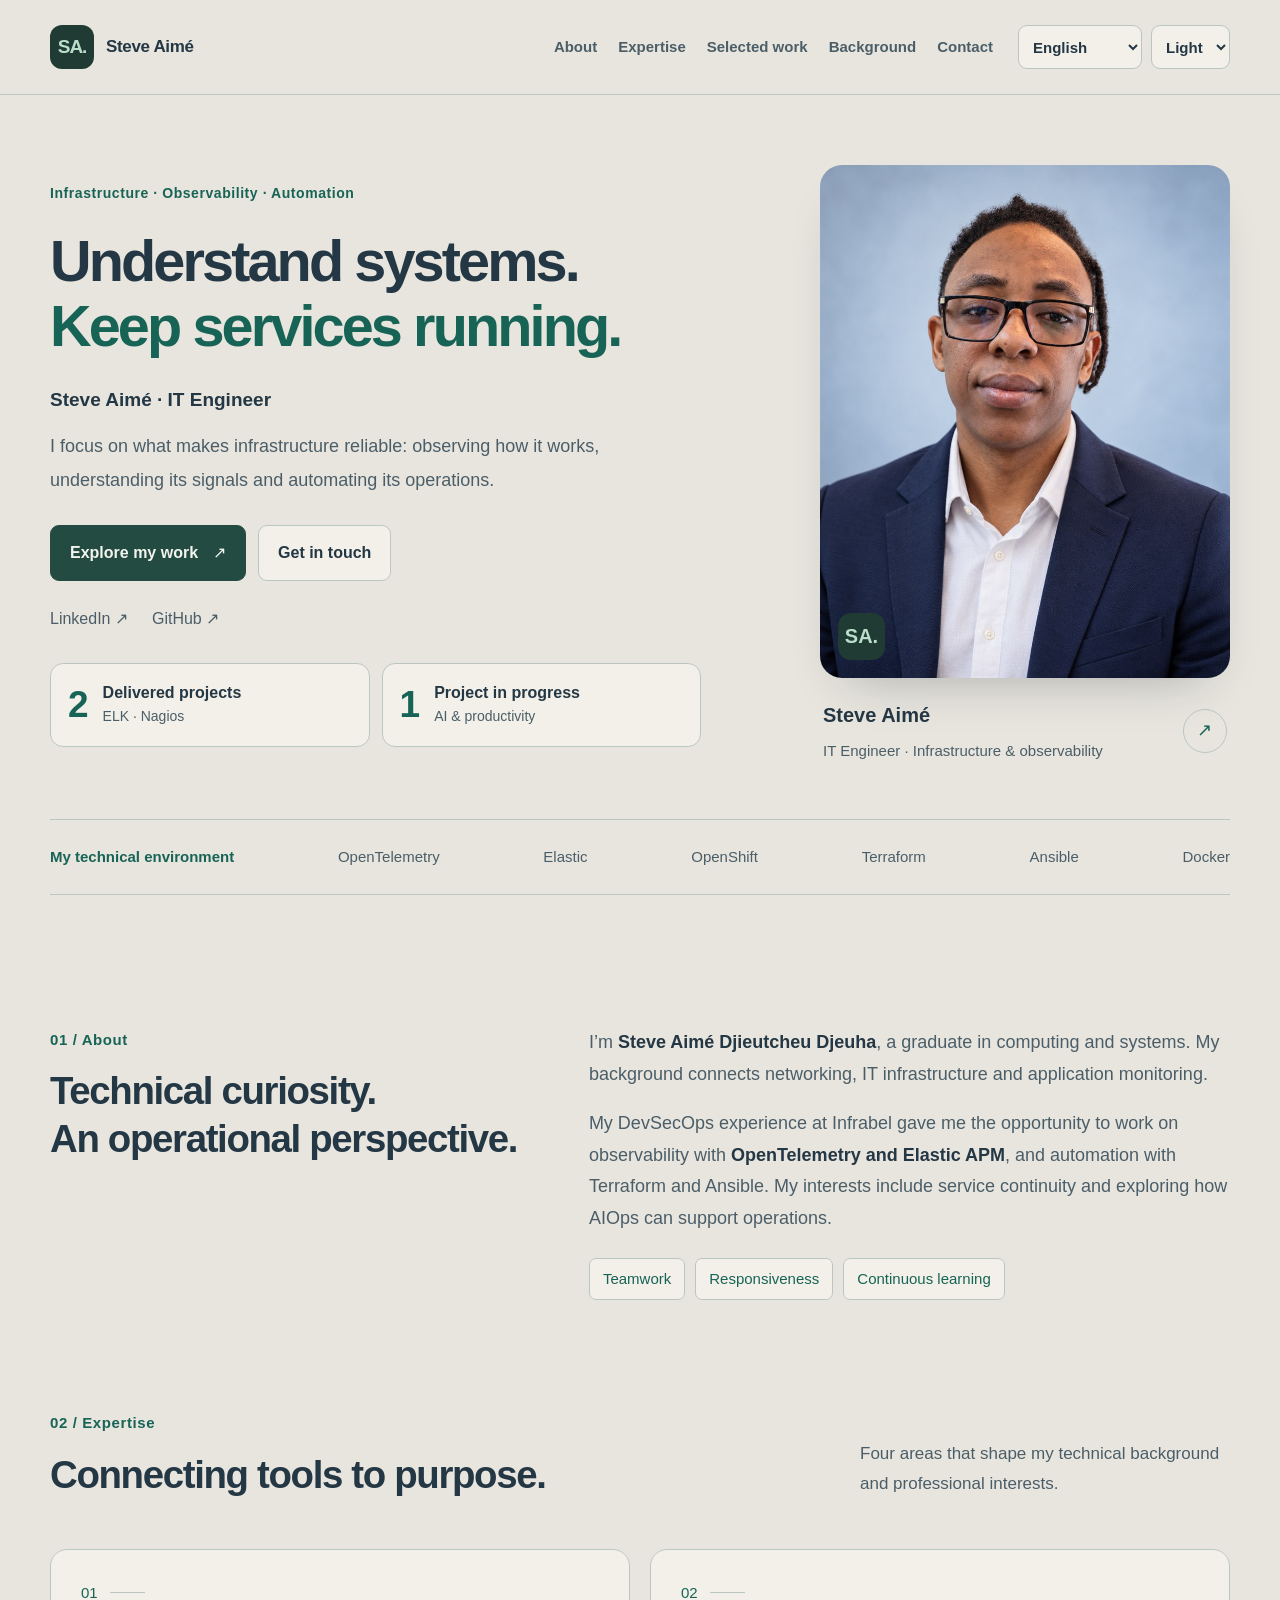
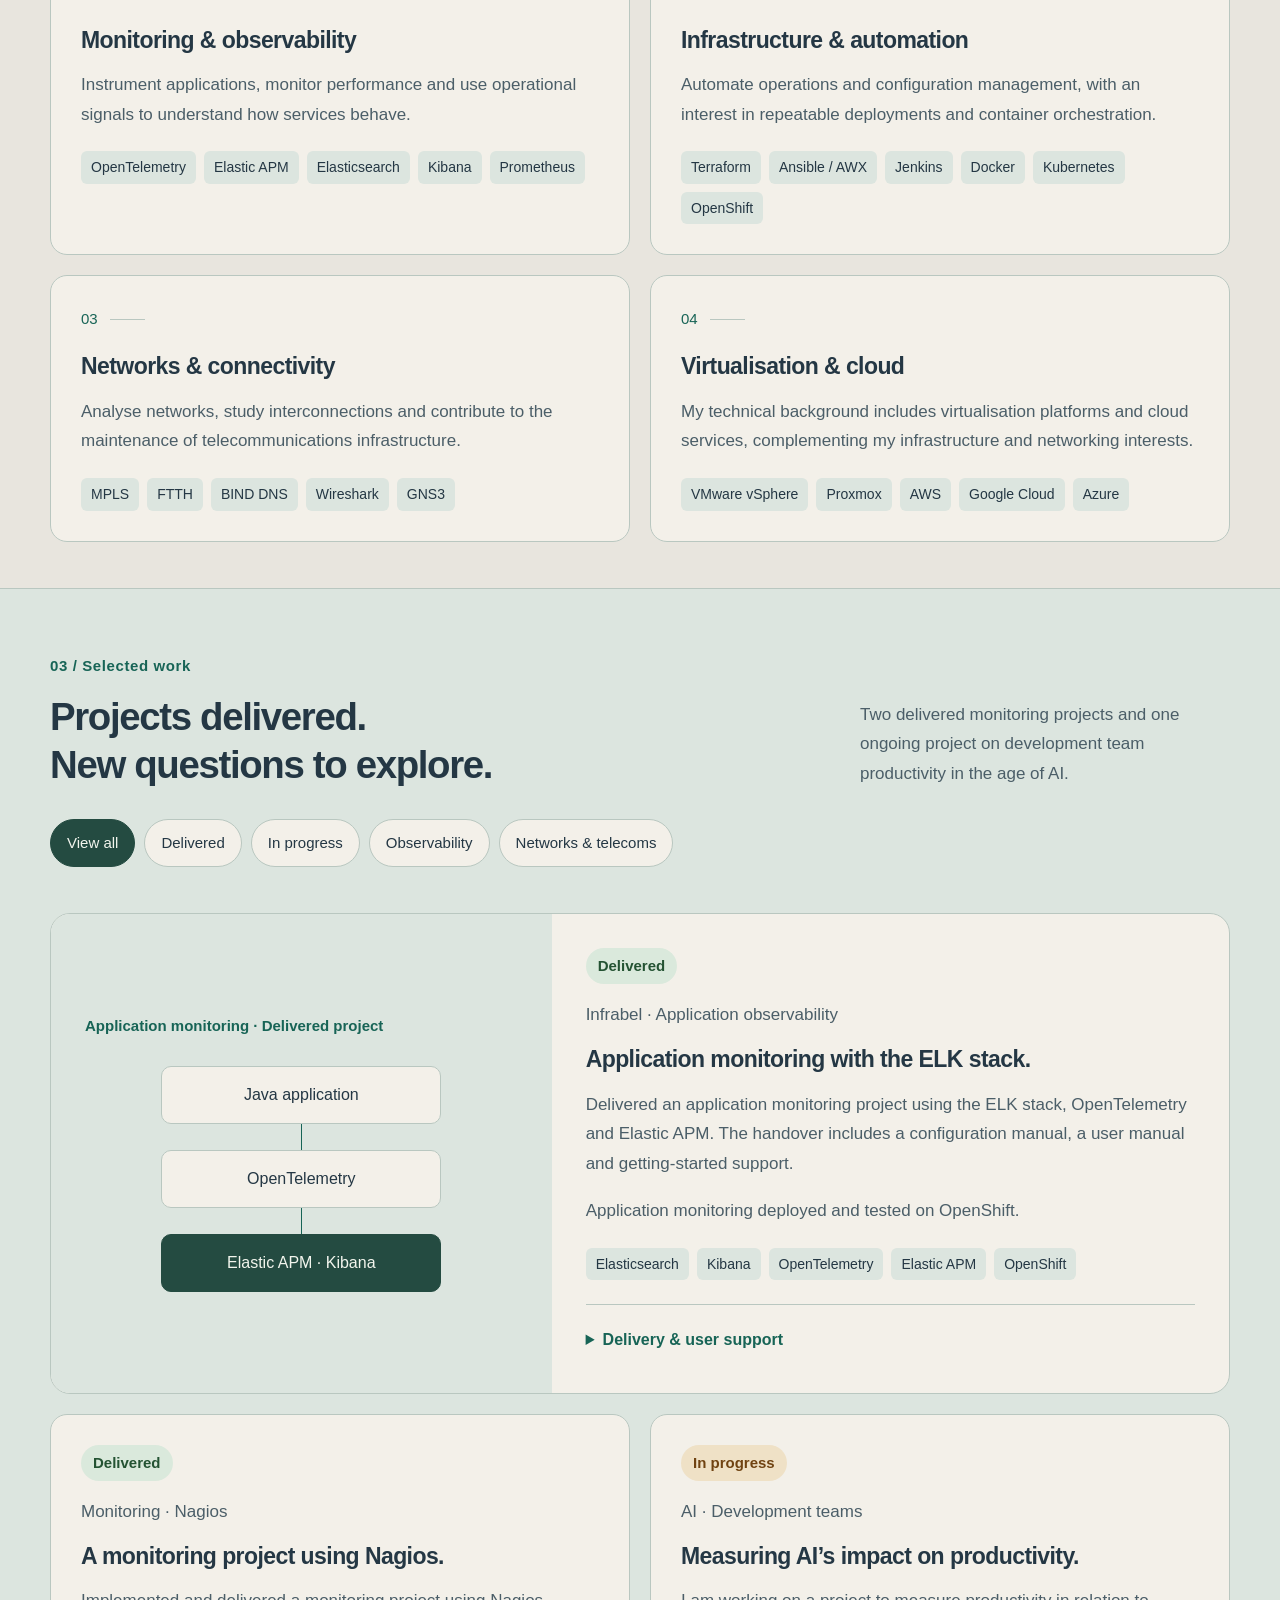
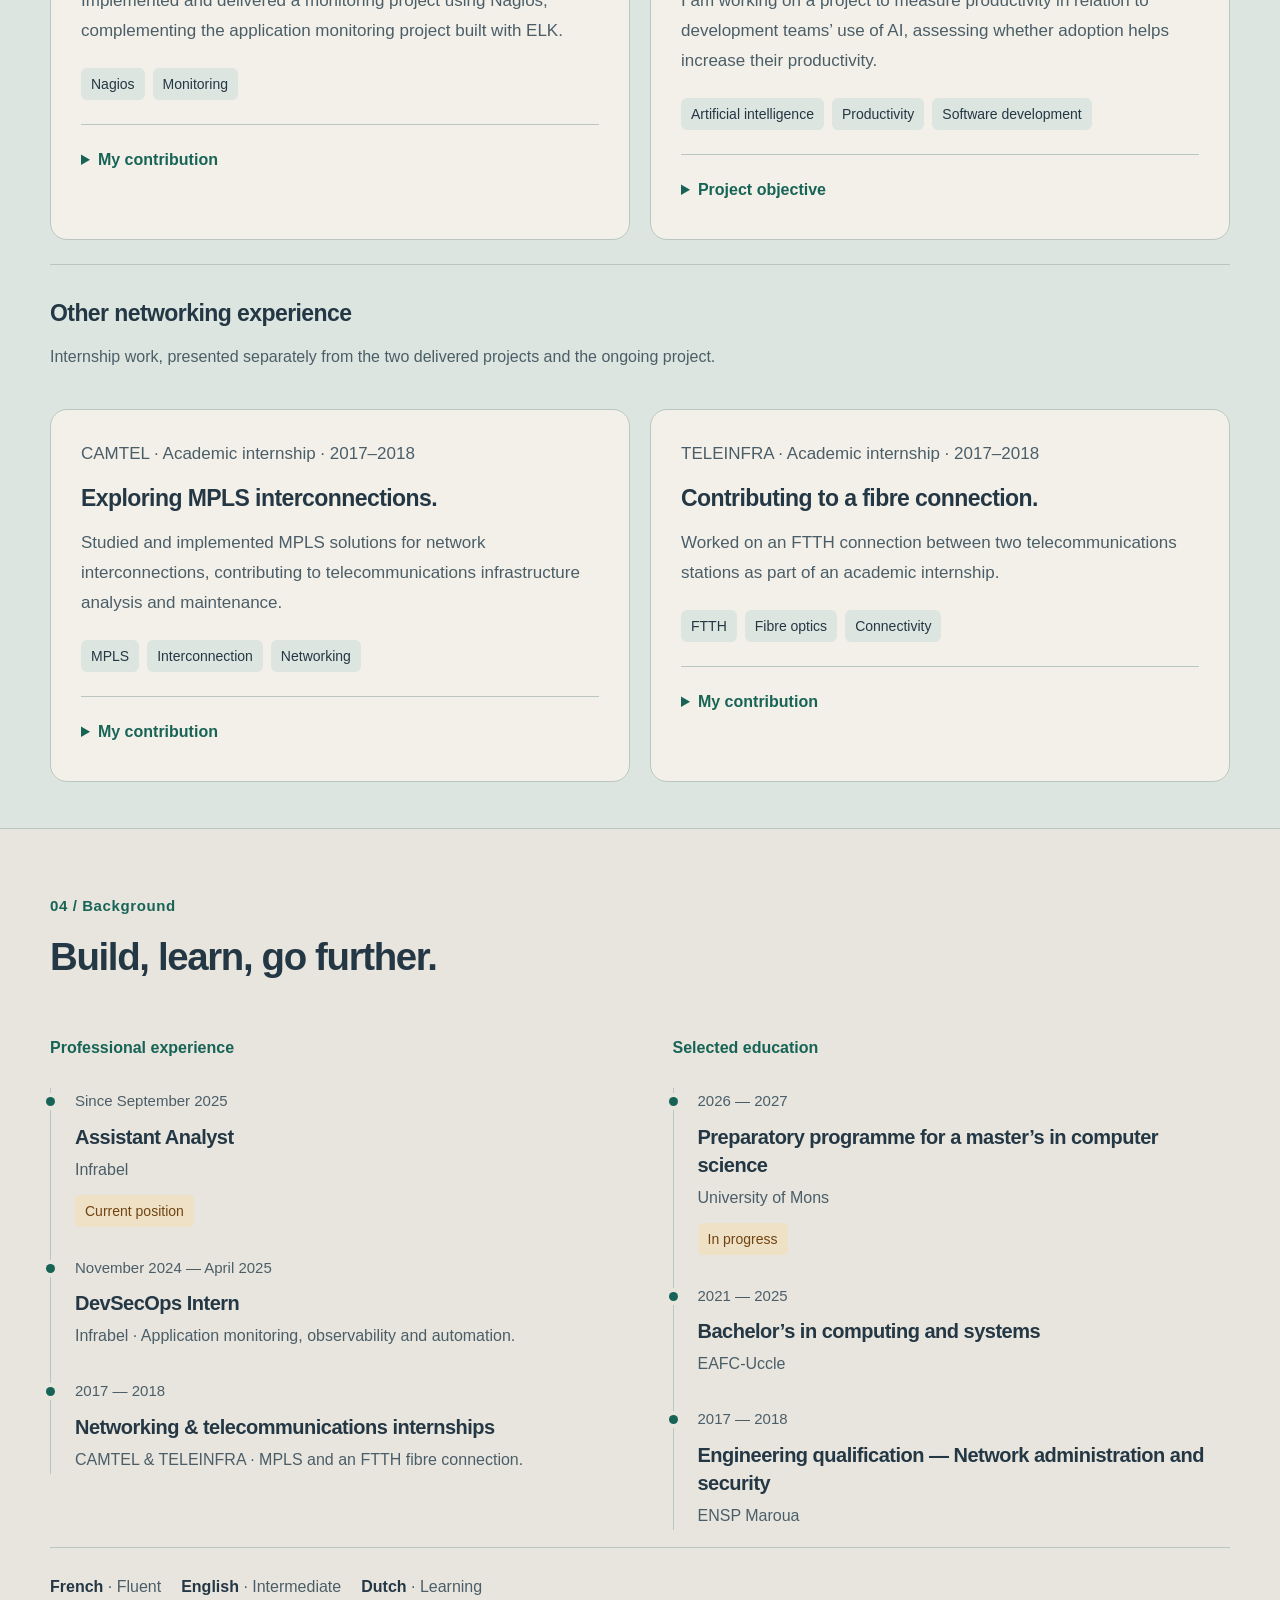
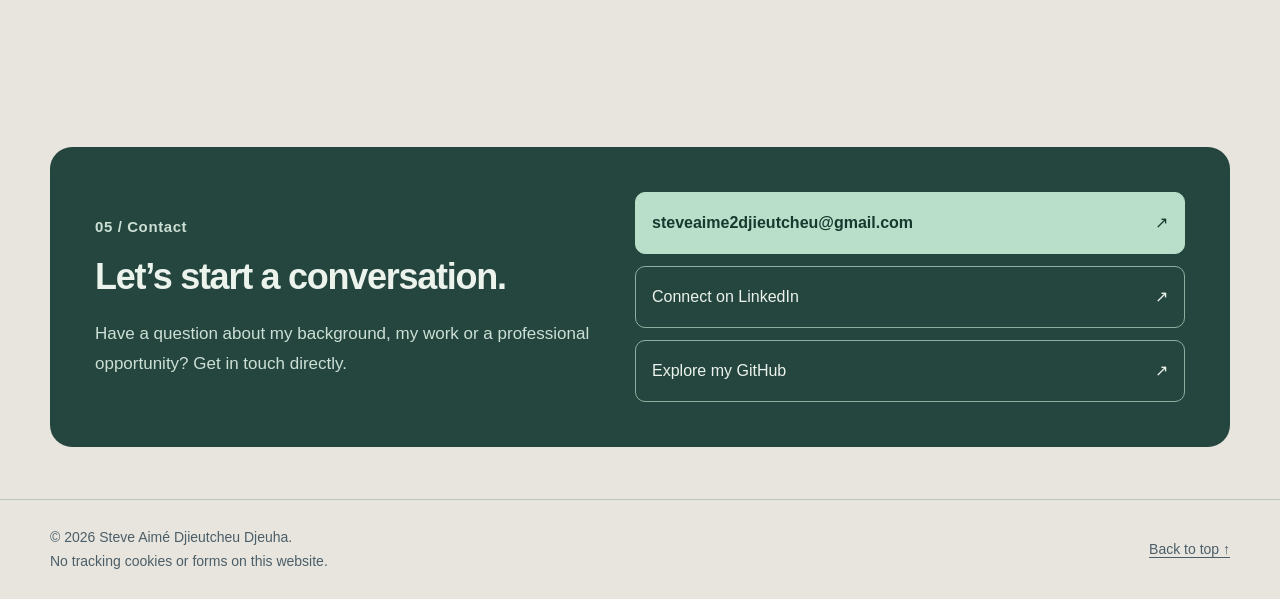
==== commit f8339abf: "content: add OpenShift deployment and testing experience in three languages" ====
--- a/public/index.html
+++ b/public/index.html
@@ -53,7 +53,7 @@
           <figcaption class="portrait-caption"><div><strong>Steve Aimé</strong><span>Ingénieur IT · Infrastructures &amp; observabilité</span></div><a class="portrait-caption-icon" href="#contact" aria-label="Contacter Steve Aimé"><span aria-hidden="true">↗</span></a></figcaption>
         </figure>
       </div>
-      <div class="expertise-strip" aria-label="Technologies de mon parcours"><span>Mon environnement technique</span><span>OpenTelemetry</span><span>Elastic</span><span>Terraform</span><span>Ansible</span><span>Docker</span></div>
+      <div class="expertise-strip" aria-label="Technologies de mon parcours"><span>Mon environnement technique</span><span>OpenTelemetry</span><span>Elastic</span><span>OpenShift</span><span>Terraform</span><span>Ansible</span><span>Docker</span></div>
     </section>
     <section class="section container" id="about" aria-labelledby="about-title">
       <div class="about-grid"><div><span class="section-number">01 / À propos</span><h2 id="about-title">Une curiosité technique.<br>Une vision opérationnelle.</h2></div><div class="about-copy"><p>Je suis <strong>Steve Aimé Djieutcheu Djeuha</strong>, diplômé en informatique et systèmes. Mon parcours relie les réseaux, les infrastructures IT et la supervision applicative.</p><p>Mon expérience DevSecOps chez Infrabel m’a permis de travailler sur l’observabilité avec <strong>OpenTelemetry et Elastic APM</strong>, ainsi que sur l’automatisation avec Terraform et Ansible. Je m’intéresse à la continuité des services et à l’exploration de l’AIOps pour accompagner les opérations.</p><div class="principles"><span>Esprit d’équipe</span><span>Réactivité</span><span>Apprentissage continu</span></div></div></div>
@@ -62,7 +62,7 @@
       <div class="section-head"><div><span class="section-number">02 / Expertises</span><h2 id="expertise-title">Relier les outils aux usages.</h2></div><p class="section-intro">Quatre axes pour comprendre mon environnement technique et mes centres d’intérêt professionnels.</p></div>
       <div class="expertise-grid">
         <article class="expertise-card"><div class="card-kicker" aria-hidden="true">01</div><h3>Supervision &amp; observabilité</h3><p>Instrumenter les applications, suivre les performances et exploiter les signaux de supervision pour comprendre le fonctionnement des services.</p><ul class="tags" aria-label="Technologies"><li>OpenTelemetry</li><li>Elastic APM</li><li>Elasticsearch</li><li>Kibana</li><li>Prometheus</li></ul></article>
-        <article class="expertise-card"><div class="card-kicker" aria-hidden="true">02</div><h3>Infrastructure &amp; automatisation</h3><p>Automatiser les opérations et la gestion des configurations, avec un intérêt pour les déploiements reproductibles et l’orchestration des conteneurs.</p><ul class="tags" aria-label="Technologies"><li>Terraform</li><li>Ansible / AWX</li><li>Jenkins</li><li>Docker</li><li>Kubernetes</li></ul></article>
+        <article class="expertise-card"><div class="card-kicker" aria-hidden="true">02</div><h3>Infrastructure &amp; automatisation</h3><p>Automatiser les opérations et la gestion des configurations, avec un intérêt pour les déploiements reproductibles et l’orchestration des conteneurs.</p><ul class="tags" aria-label="Technologies"><li>Terraform</li><li>Ansible / AWX</li><li>Jenkins</li><li>Docker</li><li>Kubernetes</li><li>OpenShift</li></ul></article>
         <article class="expertise-card"><div class="card-kicker" aria-hidden="true">03</div><h3>Réseaux &amp; connectivité</h3><p>Analyser les réseaux, étudier les interconnexions et contribuer à la maintenance des infrastructures de télécommunications.</p><ul class="tags" aria-label="Technologies"><li>MPLS</li><li>FTTH</li><li>BIND DNS</li><li>Wireshark</li><li>GNS3</li></ul></article>
         <article class="expertise-card"><div class="card-kicker" aria-hidden="true">04</div><h3>Virtualisation &amp; cloud</h3><p>Un environnement de compétences qui comprend les plateformes de virtualisation et les services cloud, en complément des infrastructures et des réseaux.</p><ul class="tags" aria-label="Technologies"><li>VMware vSphere</li><li>Proxmox</li><li>AWS</li><li>Google Cloud</li><li>Azure</li></ul></article>
       </div>
@@ -73,7 +73,7 @@
       <p class="sr-only" id="project-status" role="status" aria-live="polite"></p>
       <article class="project-feature" data-project-topic="observability" data-project-state="delivered">
         <div class="project-visual"><p class="diagram-label">Monitoring applicatif · Projet livré</p><div class="diagram" role="img" aria-label="Application Java, instrumentation OpenTelemetry, puis supervision Elastic APM et Kibana."><div class="diagram-node">Application Java</div><div class="diagram-line" aria-hidden="true"></div><div class="diagram-node">OpenTelemetry</div><div class="diagram-line" aria-hidden="true"></div><div class="diagram-node">Elastic APM · Kibana</div></div></div>
-        <div class="project-body"><span class="project-badge delivered">Livré</span><p class="project-meta">Infrabel · Observabilité applicative</p><h3>Monitoring applicatif avec la suite ELK.</h3><p>Projet de monitoring applicatif livré avec la suite ELK, OpenTelemetry et Elastic APM. La livraison comprend un manuel de configuration, un manuel d’utilisation et une aide à la prise en main.</p><ul class="tags" aria-label="Technologies du projet"><li>Elasticsearch</li><li>Kibana</li><li>OpenTelemetry</li><li>Elastic APM</li></ul><details><summary>Livraison &amp; accompagnement</summary><p>Réalisation de la supervision applicative, rédaction des manuels de configuration et d’utilisation, puis accompagnement à l’usage de la solution. Le schéma présente le principe général de supervision, sans révéler l’architecture interne.</p><ul class="deliverables"><li>Manuel de configuration</li><li>Manuel d’utilisation</li><li>Aide à la prise en main</li></ul></details></div>
+        <div class="project-body"><span class="project-badge delivered">Livré</span><p class="project-meta">Infrabel · Observabilité applicative</p><h3>Monitoring applicatif avec la suite ELK.</h3><p>Projet de monitoring applicatif livré avec la suite ELK, OpenTelemetry et Elastic APM. La livraison comprend un manuel de configuration, un manuel d’utilisation et une aide à la prise en main.</p><p>Déploiement et tests du monitoring applicatif réalisés sur OpenShift.</p><ul class="tags" aria-label="Technologies du projet"><li>Elasticsearch</li><li>Kibana</li><li>OpenTelemetry</li><li>Elastic APM</li><li>OpenShift</li></ul><details><summary>Livraison &amp; accompagnement</summary><p>Réalisation de la supervision applicative, rédaction des manuels de configuration et d’utilisation, puis accompagnement à l’usage de la solution. Le schéma présente le principe général de supervision, sans révéler l’architecture interne.</p><ul class="deliverables"><li>Manuel de configuration</li><li>Manuel d’utilisation</li><li>Aide à la prise en main</li></ul></details></div>
       </article>
       <div class="project-grid" data-project-group="main">
         <article class="project-small" data-project-topic="observability" data-project-state="delivered"><span class="project-badge delivered">Livré</span><p class="project-meta">Monitoring · Nagios</p><h3>Un projet de monitoring avec Nagios.</h3><p>Réalisation et livraison d’un projet de monitoring utilisant Nagios, en complément du projet de supervision applicative avec ELK.</p><ul class="tags" aria-label="Domaines du projet"><li>Nagios</li><li>Monitoring</li></ul><details><summary>Ma contribution</summary><p>Mise en place et livraison de la solution de monitoring avec Nagios.</p></details></article>
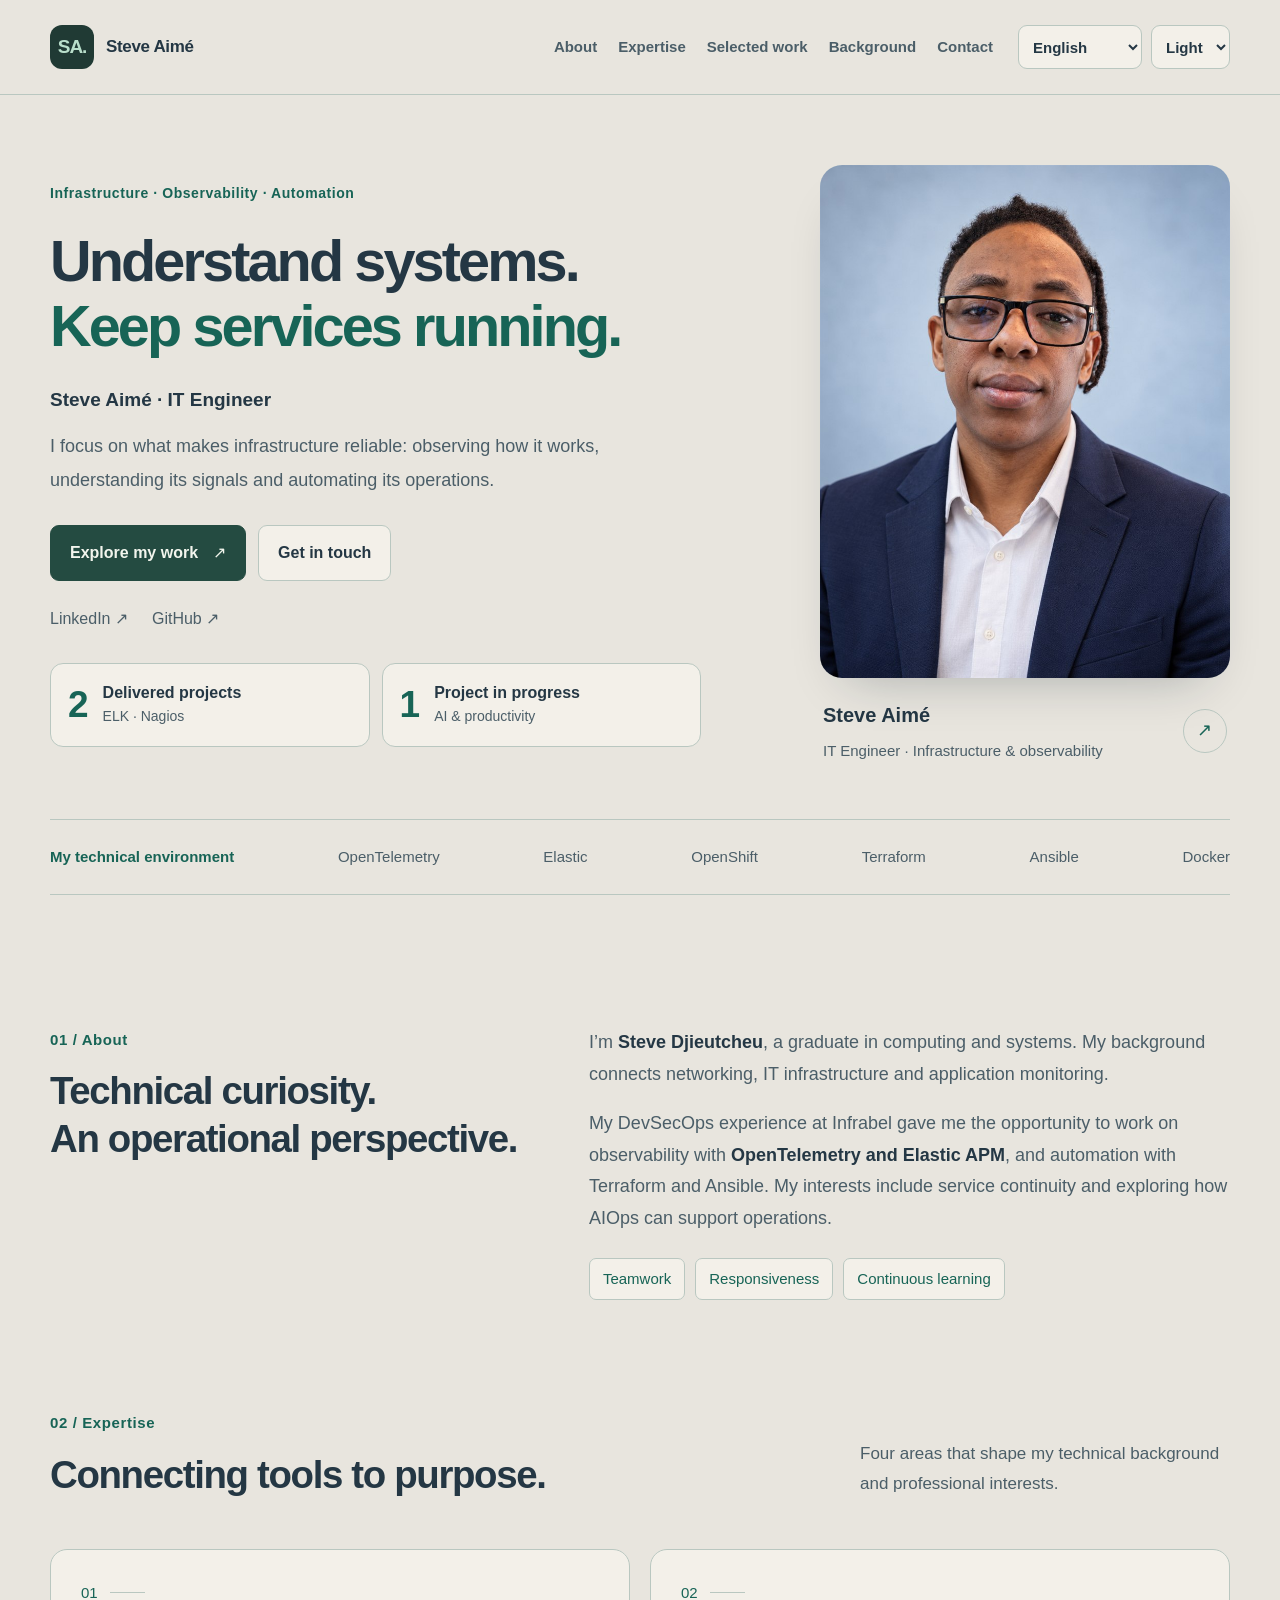
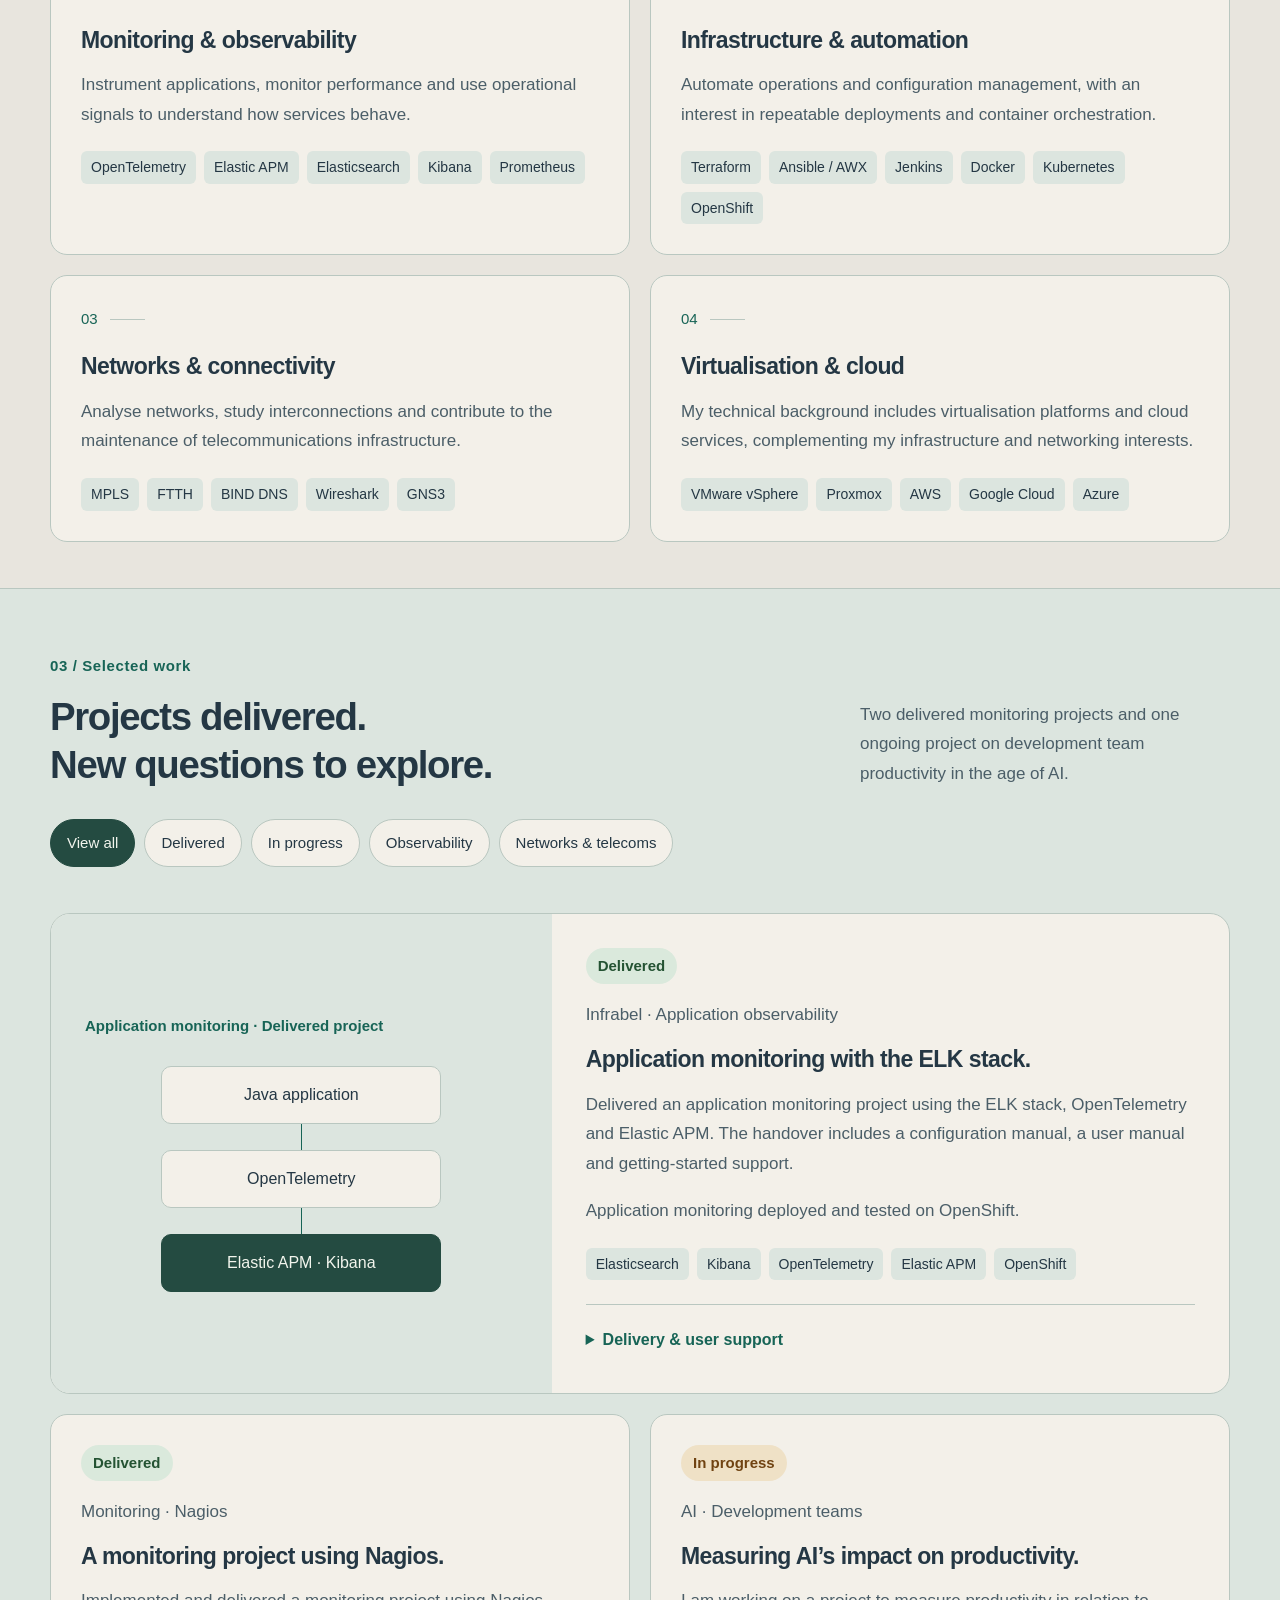
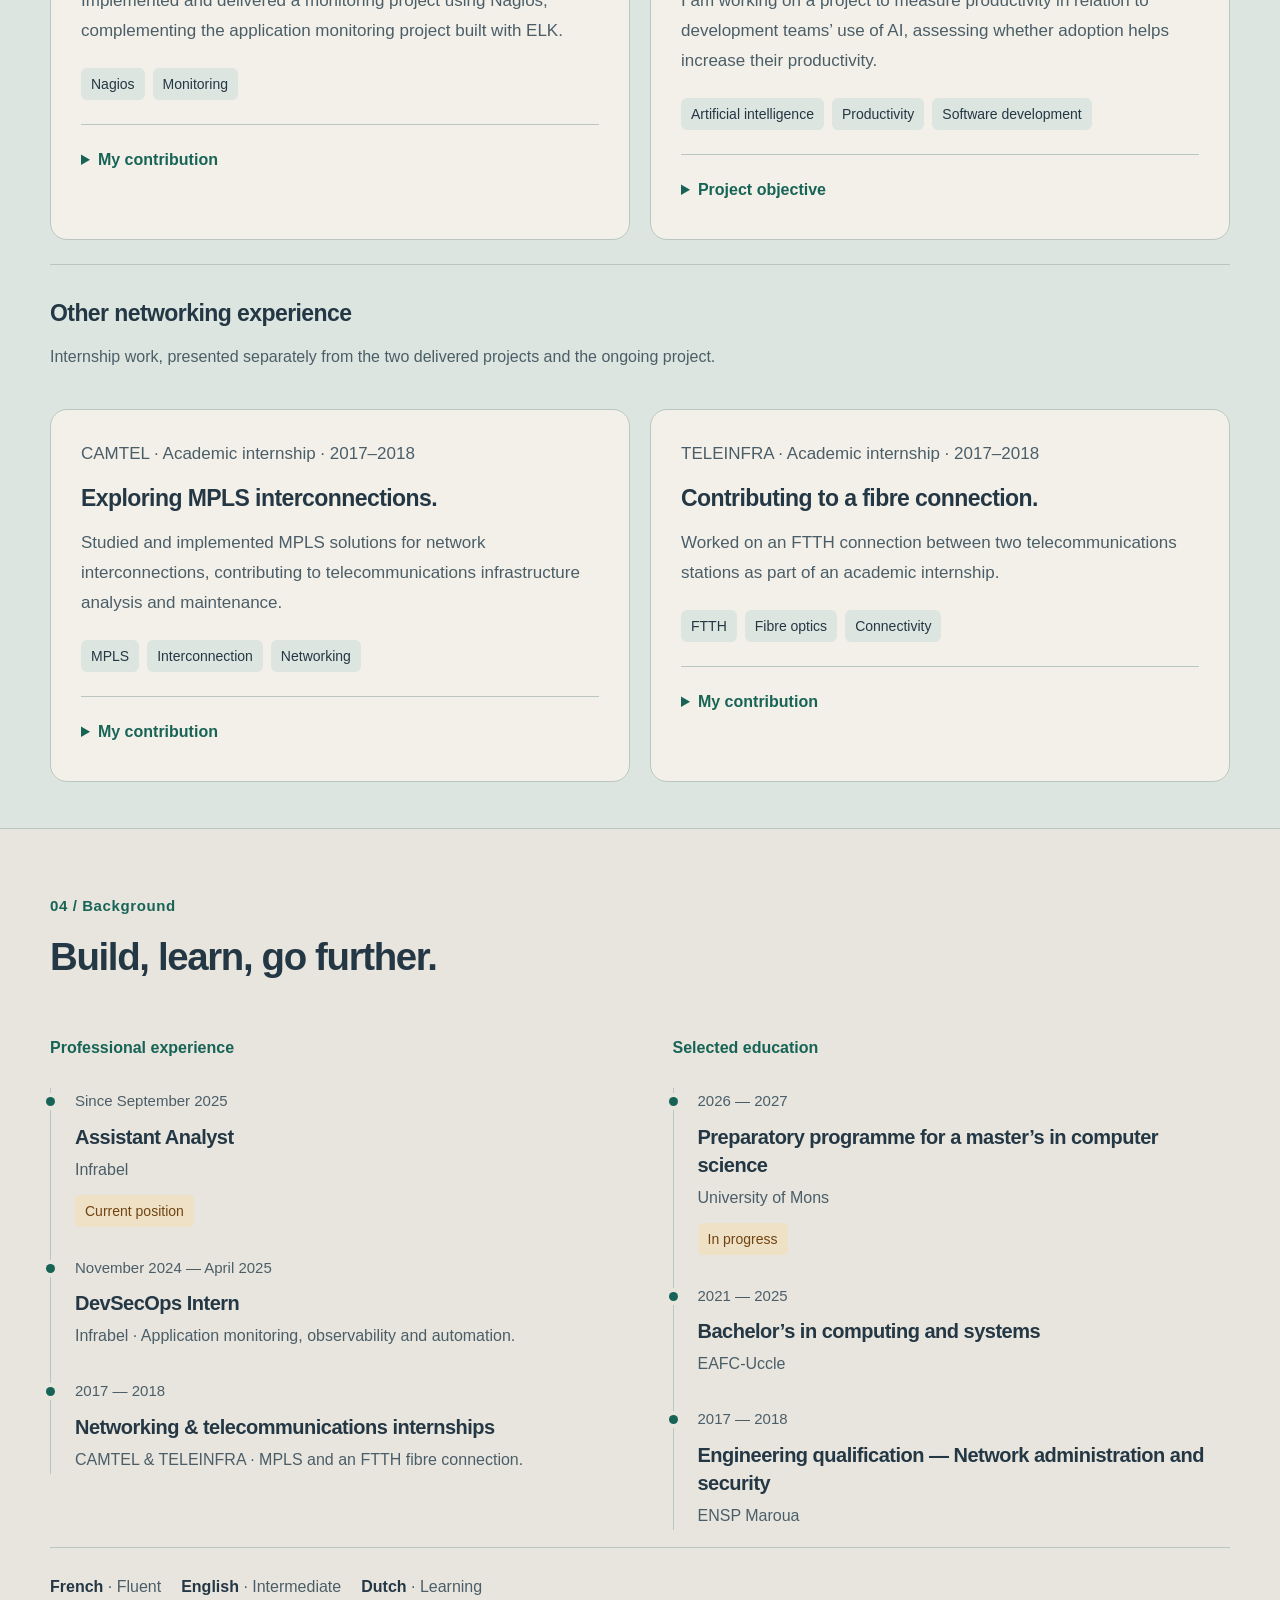
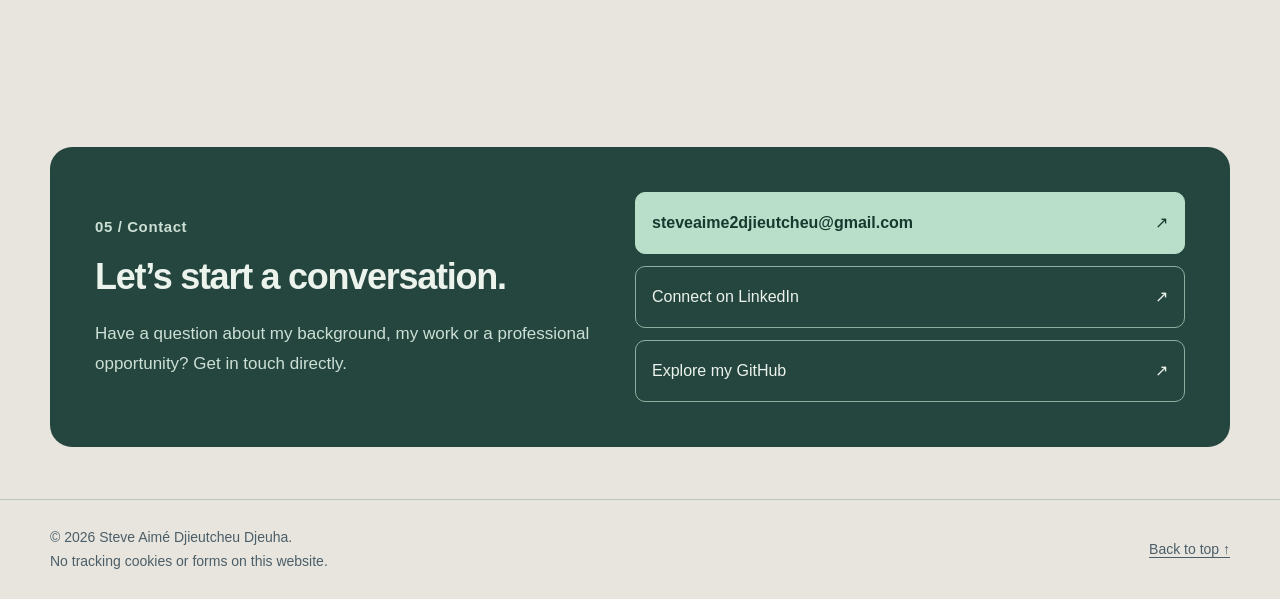
==== commit 47f3718b: "style: remove portrait monogram and shorten about name" ====
--- a/public/index.html
+++ b/public/index.html
@@ -49,14 +49,14 @@
           </div>
         </div>
         <figure class="portrait-card">
-          <div class="portrait-frame"><img src="assets/steve-aime-portrait.jpg" alt="Portrait professionnel de Steve Aimé" width="800" height="1000" fetchpriority="high" decoding="async"><span class="portrait-stamp" aria-hidden="true">SA.</span></div>
+          <div class="portrait-frame"><img src="assets/steve-aime-portrait.jpg" alt="Portrait professionnel de Steve Aimé" width="800" height="1000" fetchpriority="high" decoding="async"></div>
           <figcaption class="portrait-caption"><div><strong>Steve Aimé</strong><span>Ingénieur IT · Infrastructures &amp; observabilité</span></div><a class="portrait-caption-icon" href="#contact" aria-label="Contacter Steve Aimé"><span aria-hidden="true">↗</span></a></figcaption>
         </figure>
       </div>
       <div class="expertise-strip" aria-label="Technologies de mon parcours"><span>Mon environnement technique</span><span>OpenTelemetry</span><span>Elastic</span><span>OpenShift</span><span>Terraform</span><span>Ansible</span><span>Docker</span></div>
     </section>
     <section class="section container" id="about" aria-labelledby="about-title">
-      <div class="about-grid"><div><span class="section-number">01 / À propos</span><h2 id="about-title">Une curiosité technique.<br>Une vision opérationnelle.</h2></div><div class="about-copy"><p>Je suis <strong>Steve Aimé Djieutcheu Djeuha</strong>, diplômé en informatique et systèmes. Mon parcours relie les réseaux, les infrastructures IT et la supervision applicative.</p><p>Mon expérience DevSecOps chez Infrabel m’a permis de travailler sur l’observabilité avec <strong>OpenTelemetry et Elastic APM</strong>, ainsi que sur l’automatisation avec Terraform et Ansible. Je m’intéresse à la continuité des services et à l’exploration de l’AIOps pour accompagner les opérations.</p><div class="principles"><span>Esprit d’équipe</span><span>Réactivité</span><span>Apprentissage continu</span></div></div></div>
+      <div class="about-grid"><div><span class="section-number">01 / À propos</span><h2 id="about-title">Une curiosité technique.<br>Une vision opérationnelle.</h2></div><div class="about-copy"><p>Je suis <strong>Steve Djieutcheu</strong>, diplômé en informatique et systèmes. Mon parcours relie les réseaux, les infrastructures IT et la supervision applicative.</p><p>Mon expérience DevSecOps chez Infrabel m’a permis de travailler sur l’observabilité avec <strong>OpenTelemetry et Elastic APM</strong>, ainsi que sur l’automatisation avec Terraform et Ansible. Je m’intéresse à la continuité des services et à l’exploration de l’AIOps pour accompagner les opérations.</p><div class="principles"><span>Esprit d’équipe</span><span>Réactivité</span><span>Apprentissage continu</span></div></div></div>
     </section>
     <section class="section container" id="expertise" aria-labelledby="expertise-title">
       <div class="section-head"><div><span class="section-number">02 / Expertises</span><h2 id="expertise-title">Relier les outils aux usages.</h2></div><p class="section-intro">Quatre axes pour comprendre mon environnement technique et mes centres d’intérêt professionnels.</p></div>
--- a/public/assets/styles.css
+++ b/public/assets/styles.css
@@ -95,7 +95,6 @@
 .portrait-card { width: 100%; max-width: 410px; margin: 0 0 0 auto; }
 .portrait-frame { position: relative; aspect-ratio: 4 / 5; border-radius: var(--radius); overflow: hidden; background: var(--surface-alt); box-shadow: 0 24px 50px -28px #081c2850; }
 .portrait-frame img { display: block; width: 100%; height: 100%; object-fit: cover; object-position: center 25%; transition: transform .5s; }
-.portrait-stamp { position: absolute; bottom: 18px; left: 18px; display: grid; place-items: center; width: 47px; height: 47px; background: #203a34; color: #b9dfcb; border-radius: 13px; font-weight: 750; font-size: 20px; }
 .portrait-caption { display: flex; justify-content: space-between; align-items: center; gap: 15px; padding: 20px 3px 0; }
 .portrait-caption strong { display: block; font-size: 20px; }
 .portrait-caption div > span { display: block; font-size: 15px; color: var(--muted); margin-top: 5px; }
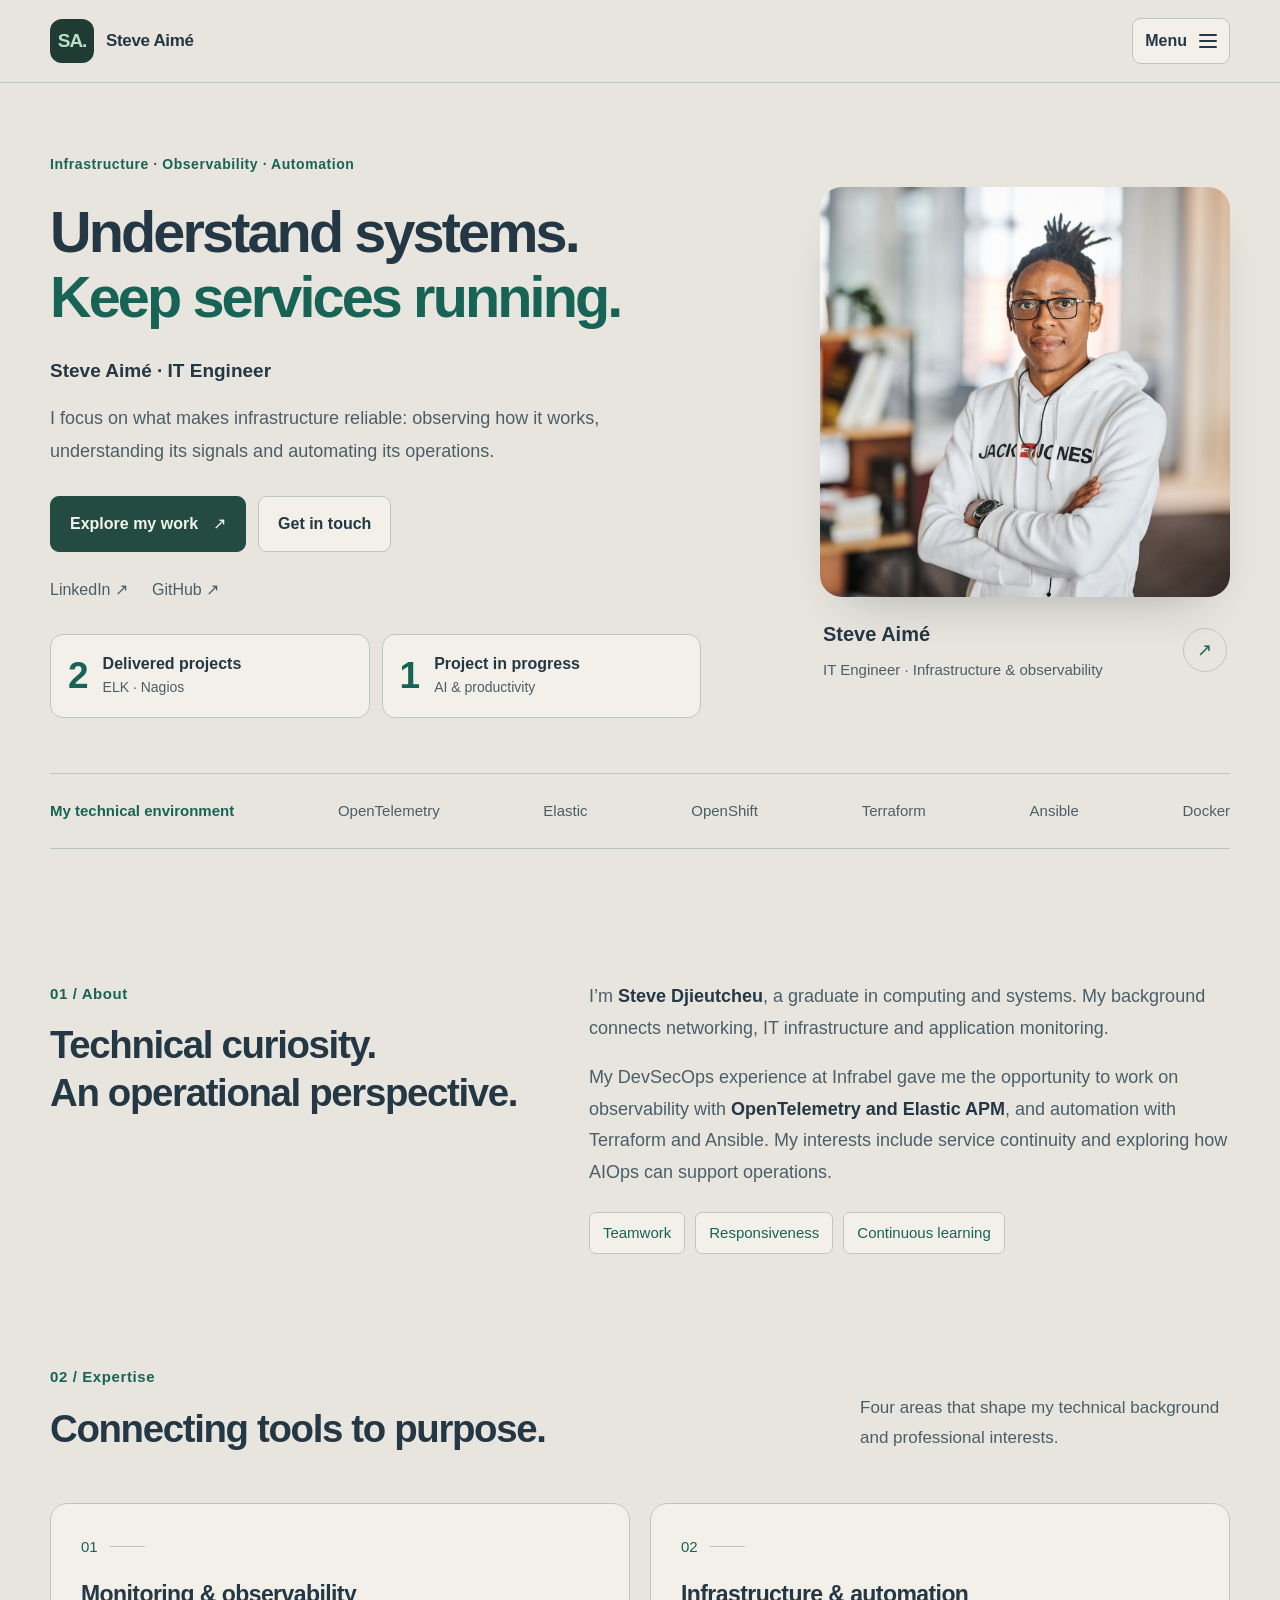
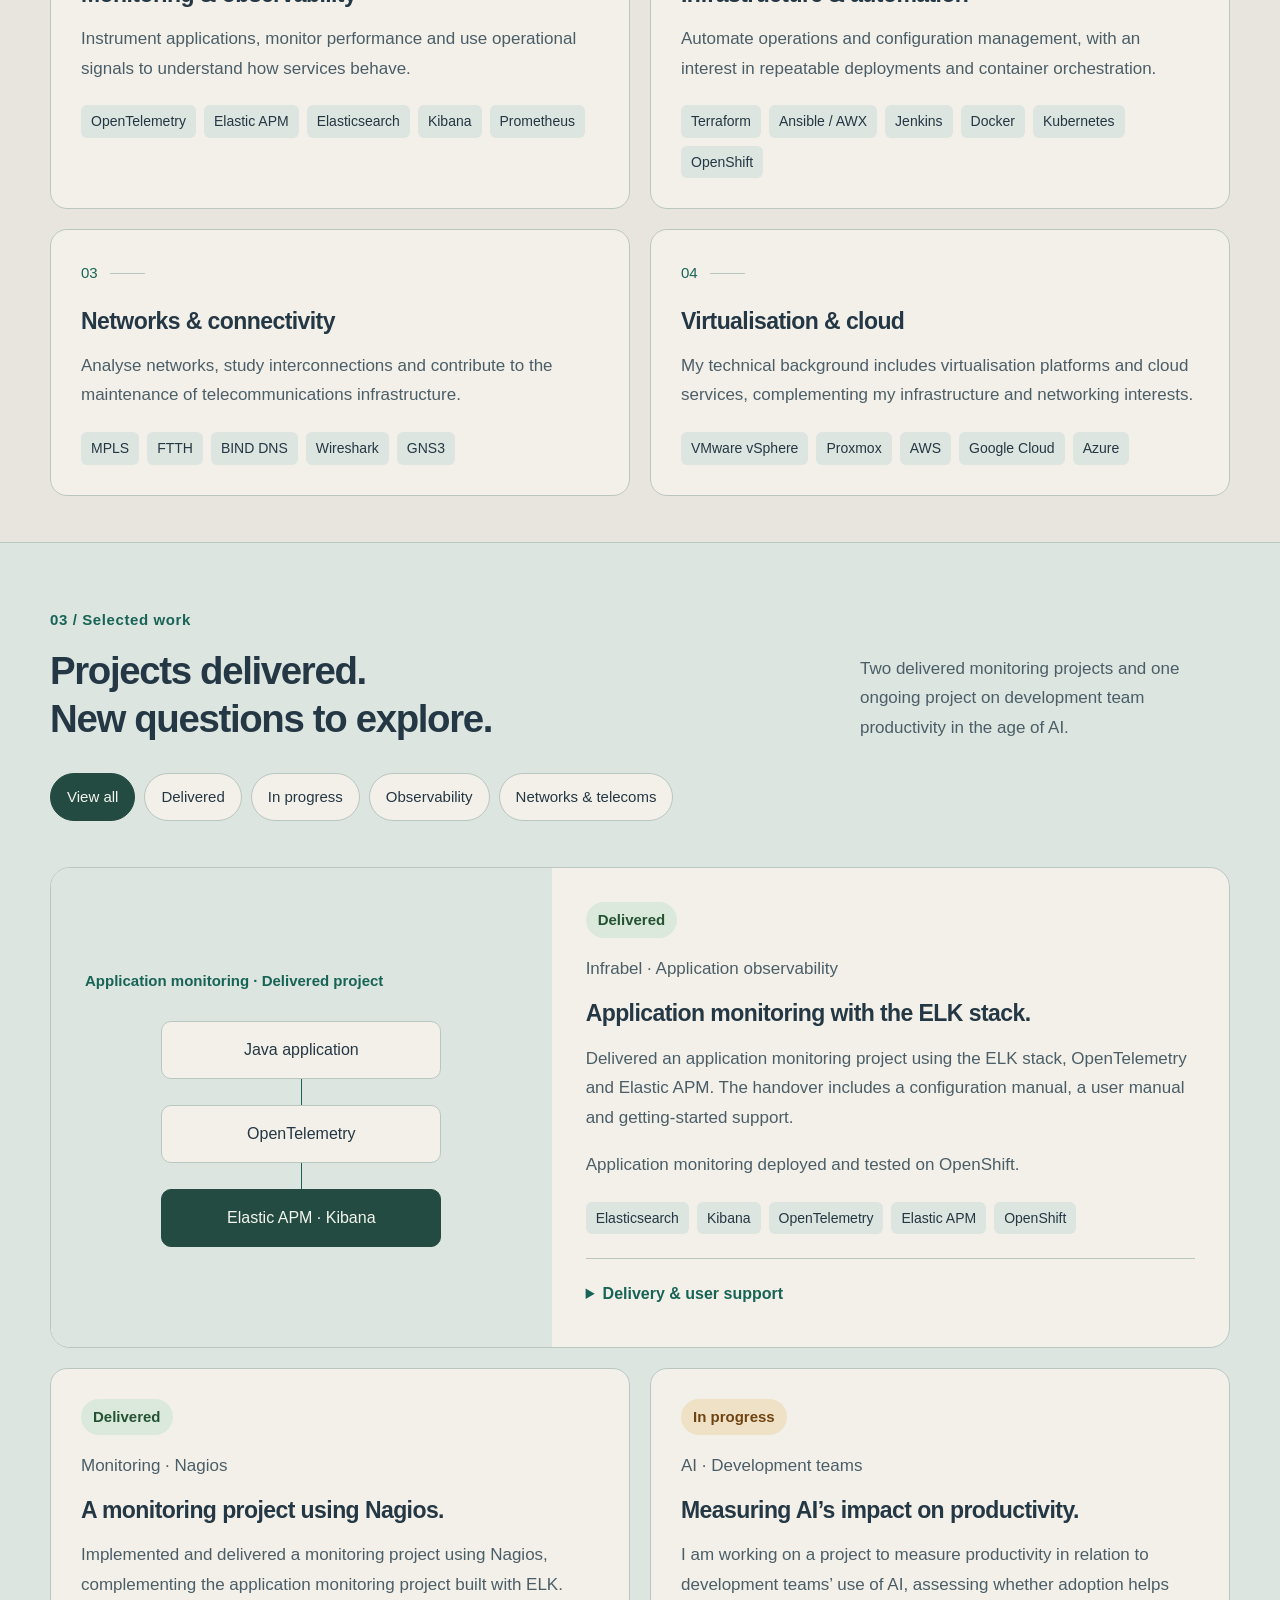
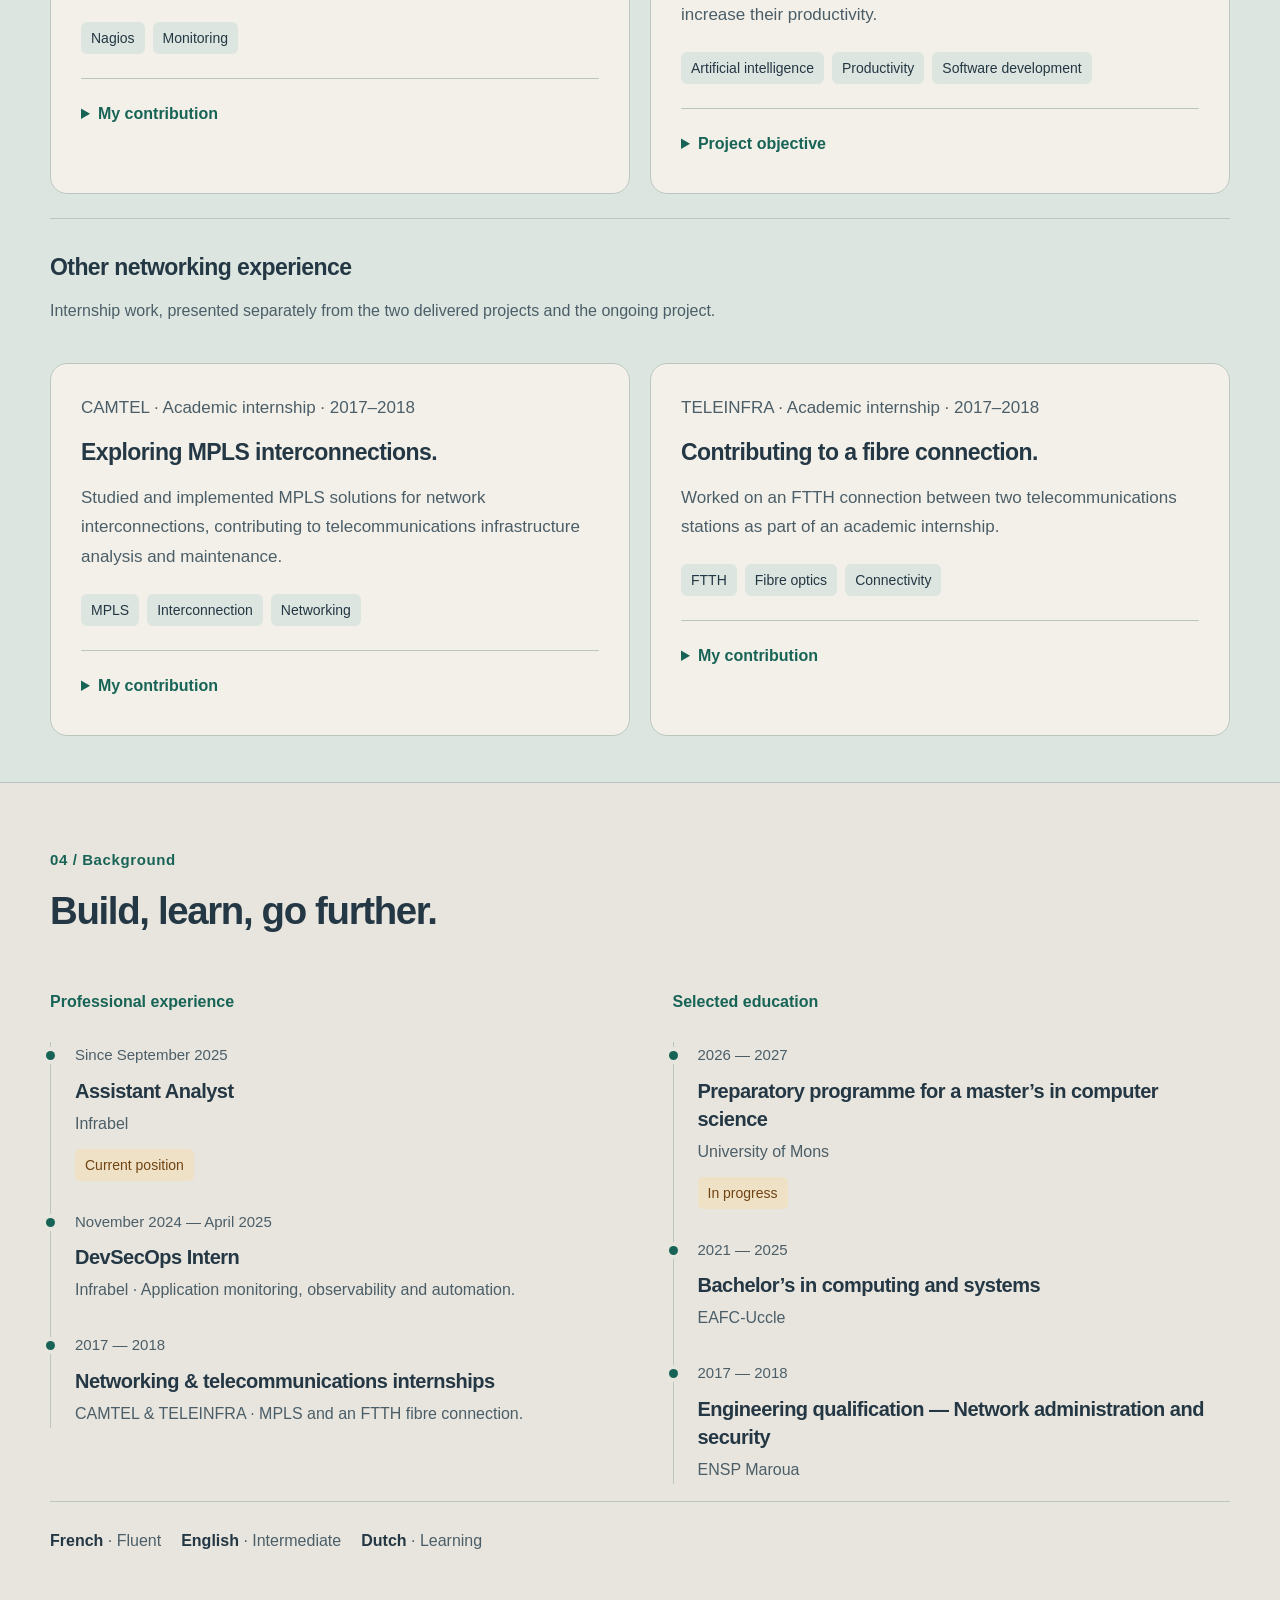
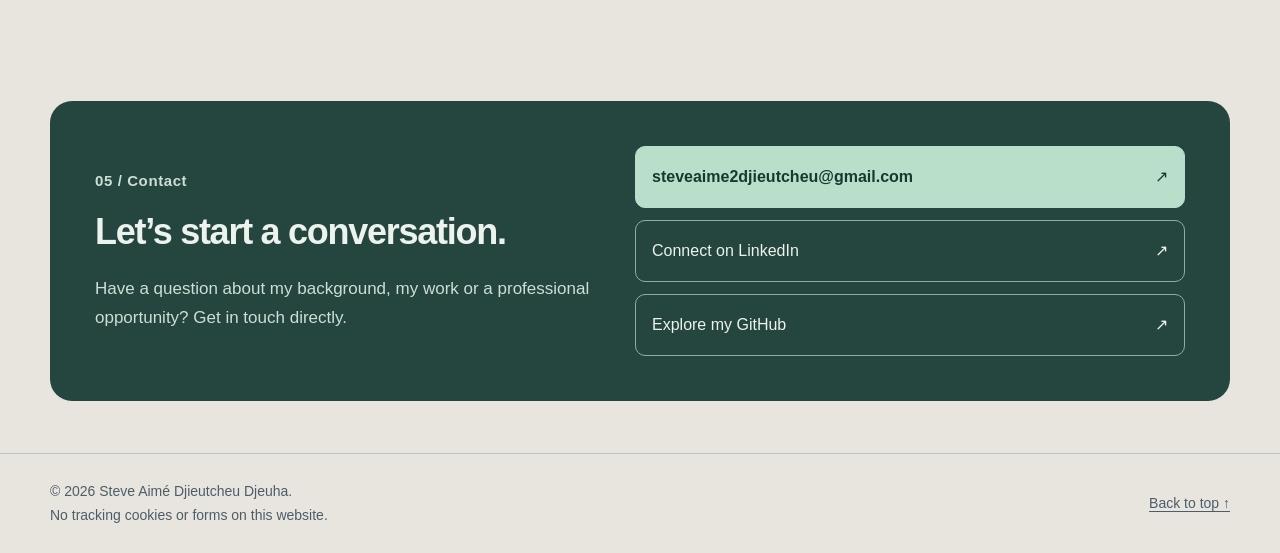
==== commit 0158cdf6: "feat: unify navigation settings and improve responsive portfolio with LinkedIn photo" ====
--- a/public/index.html
+++ b/public/index.html
@@ -21,14 +21,14 @@
     <progress class="reading-progress" max="100" value="0" aria-hidden="true" tabindex="-1" hidden></progress>
     <div class="container header-inner">
       <a class="brand" href="#top" aria-label="Steve Aimé — accueil"><span class="brand-mark" aria-hidden="true">SA.</span><span class="brand-name">Steve Aimé</span></a>
+      <button class="menu-toggle" type="button" aria-controls="navigation" aria-expanded="false" hidden><span>Menu</span><span class="menu-icon" aria-hidden="true"></span></button>
       <nav class="navigation" id="navigation" aria-label="Navigation principale">
-        <a href="#about">À propos</a><a href="#expertise">Expertises</a><a href="#projects">Réalisations</a><a href="#journey">Parcours</a><a href="#contact">Contact</a>
+        <div class="navigation-links"><a href="#about">À propos</a><a href="#expertise">Expertises</a><a href="#projects">Réalisations</a><a href="#journey">Parcours</a><a href="#contact">Contact</a></div>
+        <div class="header-tools">
+          <div class="language-switch" hidden><label for="language">Choisir la langue</label><select id="language" name="language"><option value="fr" lang="fr">Français</option><option value="en" lang="en">English</option><option value="nl" lang="nl">Nederlands</option></select></div>
+          <div class="theme-switch" hidden><label for="theme">Apparence du site</label><select id="theme" name="theme"><option value="light">Clair</option><option value="dark">Sombre</option></select></div>
+        </div>
       </nav>
-      <div class="header-tools">
-        <div class="language-switch" hidden><label class="sr-only" for="language">Choisir la langue</label><select id="language" name="language"><option value="fr" lang="fr">Français</option><option value="en" lang="en">English</option><option value="nl" lang="nl">Nederlands</option></select></div>
-        <div class="theme-switch" hidden><label class="sr-only" for="theme">Apparence du site</label><select id="theme" name="theme"><option value="light">Clair</option><option value="dark">Sombre</option></select></div>
-        <button class="menu-toggle" type="button" aria-controls="navigation" aria-expanded="false" hidden>Menu</button>
-      </div>
     </div>
   </header>
   <p class="sr-only" id="language-status" role="status" aria-live="polite"></p>
@@ -49,7 +49,7 @@
           </div>
         </div>
         <figure class="portrait-card">
-          <div class="portrait-frame"><img src="assets/steve-aime-portrait.jpg" alt="Portrait professionnel de Steve Aimé" width="800" height="1000" fetchpriority="high" decoding="async"></div>
+          <div class="portrait-frame"><img src="assets/steve-aime-portrait.jpg" alt="Portrait professionnel de Steve Aimé" width="1372" height="1372" fetchpriority="high" decoding="async"></div>
           <figcaption class="portrait-caption"><div><strong>Steve Aimé</strong><span>Ingénieur IT · Infrastructures &amp; observabilité</span></div><a class="portrait-caption-icon" href="#contact" aria-label="Contacter Steve Aimé"><span aria-hidden="true">↗</span></a></figcaption>
         </figure>
       </div>
--- a/public/assets/styles.css
+++ b/public/assets/styles.css
@@ -22,7 +22,7 @@
   font-family: -apple-system, BlinkMacSystemFont, "Segoe UI", sans-serif;
   font-synthesis: none;
   scroll-behavior: smooth;
-  scroll-padding-top: 125px;
+  scroll-padding-top: 105px;
 }
 :root[data-theme="dark"] {
   color-scheme: dark;
@@ -57,23 +57,39 @@
 .skip-link { position: fixed; top: 12px; left: 12px; z-index: 30; padding: 12px 18px; background: var(--button); color: var(--button-ink); transform: translateY(-160%); }
 .skip-link:focus { transform: none; }
 .site-header { position: sticky; top: 0; z-index: 10; background: var(--paper); border-bottom: 1px solid var(--line); }
-.header-inner { min-height: 94px; display: flex; align-items: center; gap: 25px; }
+.header-inner { position: relative; min-height: 82px; display: flex; flex-wrap: wrap; justify-content: space-between; align-items: center; gap: 16px; }
 .brand { display: inline-flex; align-items: center; gap: 12px; text-decoration: none; flex-shrink: 0; }
 .brand-mark { display: grid; place-items: center; width: 44px; height: 44px; border-radius: 12px; background: #203a34; color: #b9dfcb; font-size: 19px; font-weight: 750; letter-spacing: -.06em; }
 .brand-name { font-size: 17px; font-weight: 700; letter-spacing: -.02em; }
-.navigation { display: flex; gap: 21px; margin-left: auto; align-items: center; }
-.navigation a { color: var(--muted); text-decoration: none; font-size: 15px; font-weight: 600; }
+.navigation { display: flex; flex-direction: column; gap: 20px; width: 100%; padding: 18px; background: var(--surface); border: 1px solid var(--line); border-radius: 16px; margin-bottom: 16px; }
+.navigation[data-enhanced="true"] { display: none; position: absolute; top: calc(100% + 8px); right: 0; width: min(360px, calc(100vw - 36px)); max-height: calc(100vh - 110px); max-height: calc(100dvh - 110px); overflow-y: auto; overscroll-behavior: contain; box-shadow: 0 18px 45px -20px #081c2870; margin: 0; }
+.navigation[data-open="true"] { display: flex; }
+.navigation-links { display: flex; flex-direction: column; gap: 4px; }
+.navigation a { display: flex; align-items: center; min-height: 44px; padding: 8px 12px; border-radius: 8px; color: var(--muted); text-decoration: none; font-size: 16px; font-weight: 600; }
 .navigation a:hover, .navigation a[aria-current="location"] { color: var(--teal); text-decoration: underline; text-decoration-thickness: 2px; }
-.header-tools { display: flex; gap: 9px; align-items: center; }
-.language-switch, .theme-switch { display: flex; }
-.language-switch select, .theme-switch select, .menu-toggle { min-height: 44px; border: 1px solid var(--line); background: var(--surface); color: var(--ink); padding: 8px 10px; border-radius: 9px; font-size: 15px; font-weight: 600; cursor: pointer; }
-.menu-toggle { padding-inline: 13px; }
+.header-tools { display: grid; gap: 16px; border-top: 1px solid var(--line); padding: 18px 4px 4px; }
+.header-tools:not(:has(> :not([hidden]))) { display: none; }
+.language-switch, .theme-switch { display: grid; gap: 6px; min-width: 0; }
+.header-tools label { font-size: 15px; font-weight: 600; color: var(--muted); }
+.language-switch select, .theme-switch select, .menu-toggle { min-height: 44px; border: 1px solid var(--line); background: var(--surface); color: var(--ink); padding: 8px 12px; border-radius: 9px; font-size: 16px; font-weight: 600; cursor: pointer; }
+.language-switch select, .theme-switch select { width: 100%; }
+.menu-toggle { display: inline-flex; gap: 12px; align-items: center; justify-content: center; }
+.menu-toggle[aria-expanded="true"] { border-color: var(--teal); }
+.menu-icon, .menu-icon::before, .menu-icon::after { display: block; width: 18px; height: 2px; background: currentColor; border-radius: 2px; }
+.menu-icon { position: relative; }
+.menu-icon::before, .menu-icon::after { content: ""; position: absolute; left: 0; }
+.menu-icon::before { top: -6px; }
+.menu-icon::after { top: 6px; }
+.menu-toggle[aria-expanded="true"] .menu-icon { background: transparent; }
+.menu-toggle[aria-expanded="true"] .menu-icon::before { top: 0; transform: rotate(45deg); }
+.menu-toggle[aria-expanded="true"] .menu-icon::after { top: 0; transform: rotate(-45deg); }
 .reading-progress { position: absolute; bottom: -1px; left: 0; width: 100%; height: 3px; border: 0; background: transparent; color: var(--teal); appearance: none; pointer-events: none; }
 .reading-progress::-webkit-progress-bar { background: transparent; }
 .reading-progress::-webkit-progress-value { background: var(--teal); }
 .reading-progress::-moz-progress-bar { background: var(--teal); }
 .hero { padding: 70px 0 50px; }
 .hero-grid { display: grid; grid-template-columns: 1.25fr .9fr; gap: 60px; align-items: center; }
+.hero-grid > *, .about-grid > *, .journey-grid > * { min-width: 0; }
 .eyebrow { margin: 0 0 24px; font-size: 14px; line-height: 1.65; font-weight: 650; letter-spacing: .04em; color: var(--teal); }
 h1, h2, h3, p { margin-top: 0; }
 h1 { font-size: clamp(40px, 4.5vw, 60px); line-height: 1.13; font-weight: 650; letter-spacing: -.05em; margin-bottom: 24px; }
@@ -93,8 +109,8 @@
 .summary-stat small { font-size: 14px; color: var(--muted); }
 .summary-stat:hover { border-color: var(--teal); }
 .portrait-card { width: 100%; max-width: 410px; margin: 0 0 0 auto; }
-.portrait-frame { position: relative; aspect-ratio: 4 / 5; border-radius: var(--radius); overflow: hidden; background: var(--surface-alt); box-shadow: 0 24px 50px -28px #081c2850; }
-.portrait-frame img { display: block; width: 100%; height: 100%; object-fit: cover; object-position: center 25%; transition: transform .5s; }
+.portrait-frame { position: relative; aspect-ratio: 1; border-radius: var(--radius); overflow: hidden; background: var(--surface-alt); box-shadow: 0 24px 50px -28px #081c2850; }
+.portrait-frame img { display: block; width: 100%; height: 100%; object-fit: cover; object-position: center; }
 .portrait-caption { display: flex; justify-content: space-between; align-items: center; gap: 15px; padding: 20px 3px 0; }
 .portrait-caption strong { display: block; font-size: 20px; }
 .portrait-caption div > span { display: block; font-size: 15px; color: var(--muted); margin-top: 5px; }
@@ -177,28 +193,16 @@
 @media (hover: hover) and (prefers-reduced-motion: no-preference) {
   .button:hover, .project-filters button:hover { transform: translateY(-2px); }
   .expertise-card:hover, .project-small:hover { box-shadow: 0 14px 30px -20px #06161750; }
-  .portrait-card:hover img { transform: scale(1.025); }
-}
-@media (min-width: 901px) { .menu-toggle { display: none; } }
+}
 @media (max-width: 1100px) {
   .container { width: calc(100% - 48px); }
-  .header-inner { gap: 16px; }
-  .navigation { gap: 14px; }
-  .navigation a { font-size: 14px; }
-  .brand-name { font-size: 16px; }
-  .language-switch select, .theme-switch select { padding-inline: 7px; }
   .hero-grid { gap: 35px; }
   .summary-stat { padding: 15px; column-gap: 10px; }
 }
 @media (max-width: 900px) {
-  .header-inner { flex-wrap: wrap; gap: 15px; padding-block: 16px; min-height: 82px; }
-  .header-tools { margin-left: auto; }
-  .navigation { order: 3; width: 100%; margin: 0; padding: 8px 0; flex-wrap: wrap; gap: 14px 24px; }
-  .navigation a { font-size: 16px; }
-  .navigation[data-enhanced="true"] { display: none; }
-  .navigation[data-open="true"] { display: flex; }
   .hero { padding-top: 45px; }
-  .hero-grid { grid-template-columns: 1.15fr 1fr; gap: 28px; }
+  .hero-grid { grid-template-columns: 1fr; gap: 35px; }
+  .portrait-card { margin-inline: auto; max-width: 380px; }
   .hero-role { font-size: 18px; }
   .summary-stat { grid-template-columns: 1fr; padding: 14px; }
   .summary-stat strong { grid-row: auto; font-size: 31px; }
@@ -211,22 +215,18 @@
   .contact-panel { grid-template-columns: 1fr; padding: 34px; gap: 30px; }
 }
 @media (max-width: 640px) {
-  :root { scroll-padding-top: 180px; }
   body { font-size: 17px; }
   .container { width: calc(100% - 36px); }
-  .header-inner { gap: 12px; padding-block: 13px; }
+  .header-inner { gap: 12px; min-height: 76px; }
   .brand-name { font-size: 18px; }
-  .header-tools { width: 100%; margin: 0; justify-content: space-between; gap: 8px; }
-  .language-switch select, .theme-switch select, .menu-toggle { font-size: 15px; padding-inline: 9px; }
   .hero-grid, .about-grid, .expertise-grid, .project-grid, .journey-grid { grid-template-columns: 1fr; }
   .hero { padding-top: 30px; padding-bottom: 20px; }
   .hero-grid { gap: 32px; }
-  .portrait-card { order: -1; max-width: 290px; margin: 0 auto; }
-  .portrait-frame { aspect-ratio: 1; }
+  .portrait-card { max-width: 340px; margin: 0 auto; }
   .portrait-caption { padding-top: 15px; }
   .portrait-caption strong { font-size: 19px; }
   .portrait-caption div > span { font-size: 15px; }
-  h1 { font-size: 43px; }
+  h1 { font-size: clamp(32px, 9vw, 43px); }
   .eyebrow { font-size: 14px; }
   .hero-description { font-size: 17px; }
   .summary-stat { padding: 16px; }
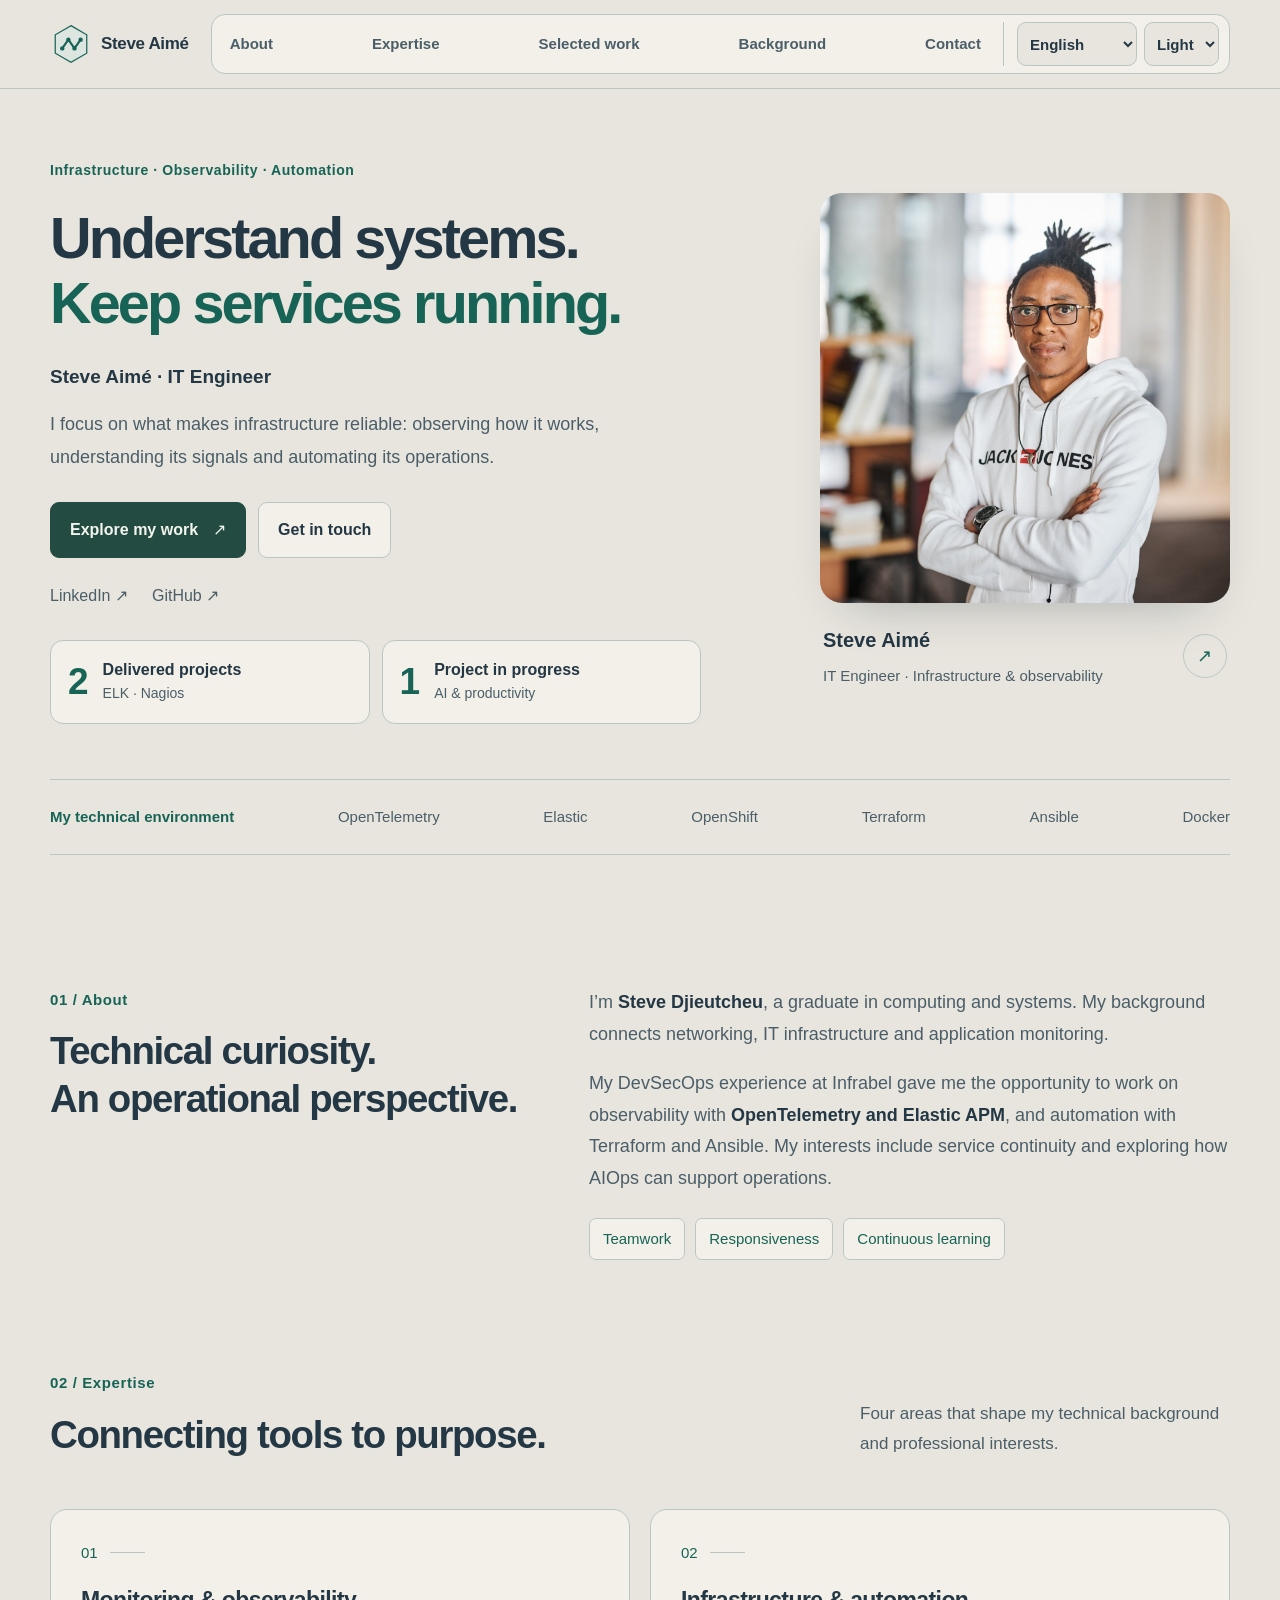
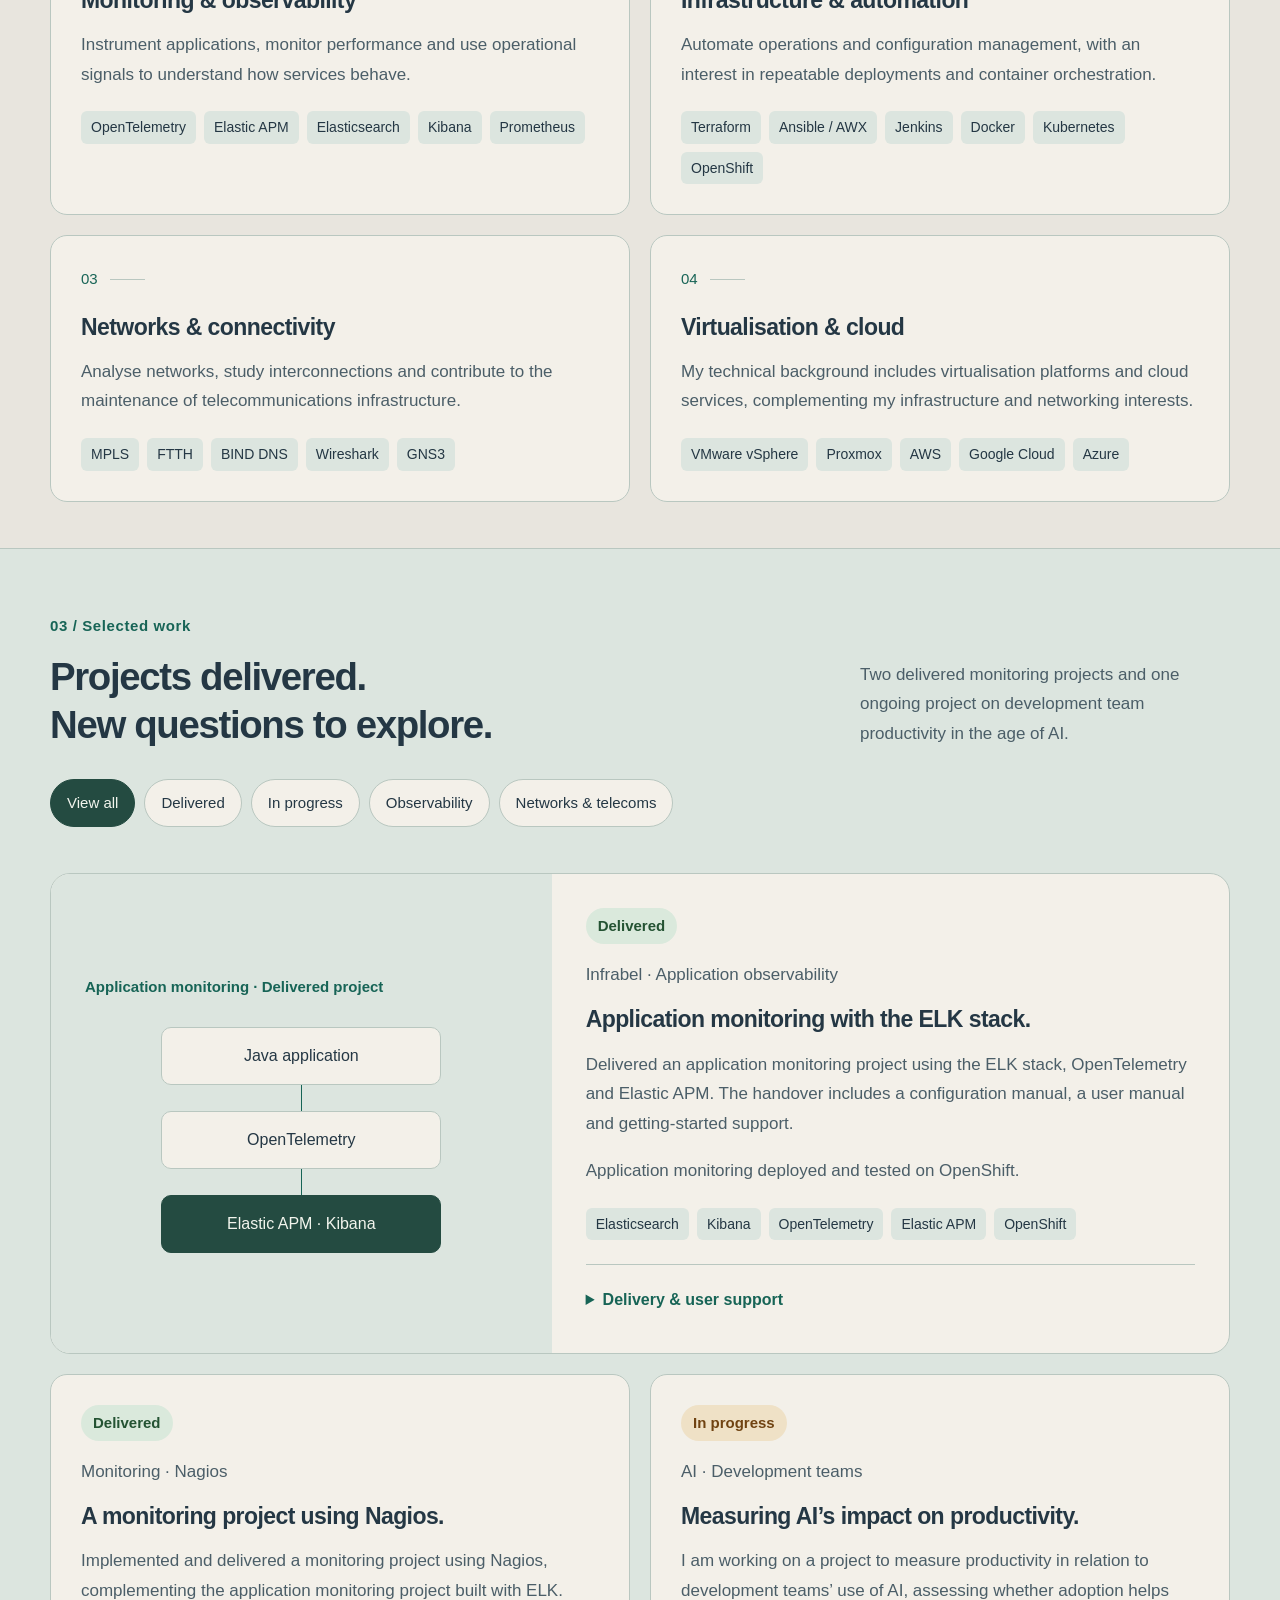
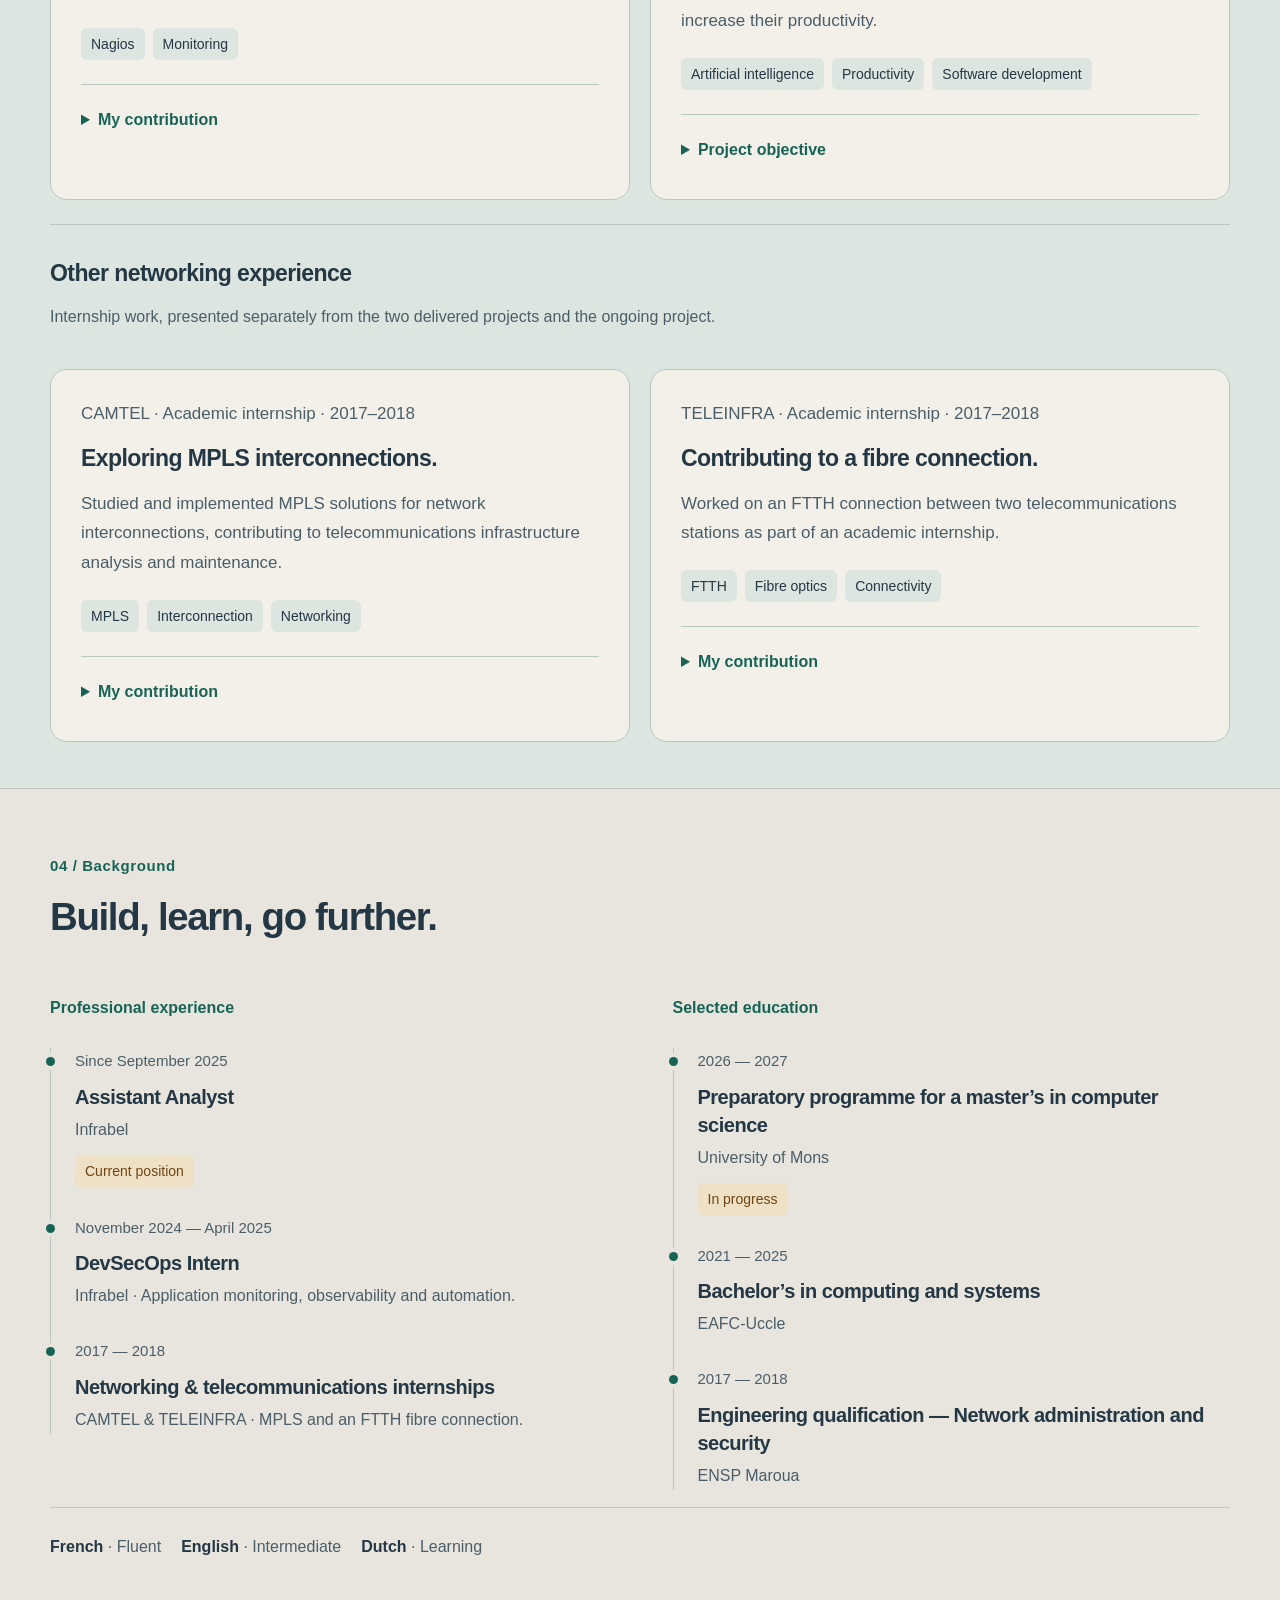
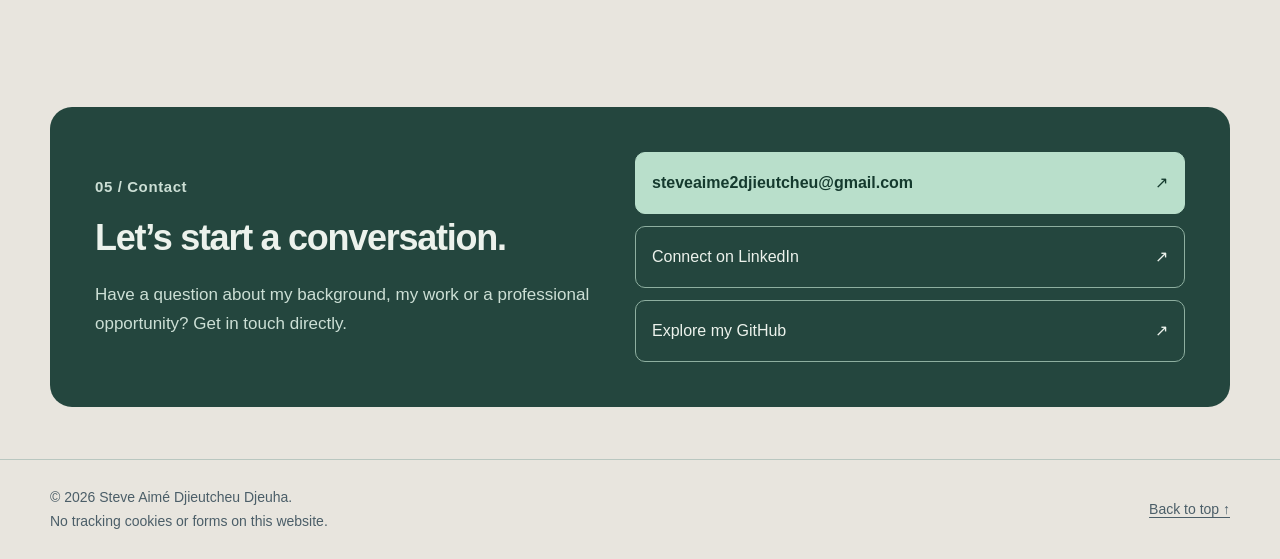
==== commit c87be1c8: "feat: restore sticky horizontal desktop navigation and redesign brand symbol" ====
--- a/public/index.html
+++ b/public/index.html
@@ -20,7 +20,7 @@
   <header class="site-header">
     <progress class="reading-progress" max="100" value="0" aria-hidden="true" tabindex="-1" hidden></progress>
     <div class="container header-inner">
-      <a class="brand" href="#top" aria-label="Steve Aimé — accueil"><span class="brand-mark" aria-hidden="true">SA.</span><span class="brand-name">Steve Aimé</span></a>
+      <a class="brand" href="#top" aria-label="Steve Aimé — accueil"><span class="brand-mark" aria-hidden="true"><svg class="brand-symbol" viewBox="0 0 48 48" fill="none" focusable="false"><path class="brand-outline" d="M24 3 42 13.5v21L24 45 6 34.5v-21Z"/><path class="brand-signal" d="m14 29 7-10 7 10 7-10"/><circle cx="14" cy="29" r="2.5"/><circle cx="21" cy="19" r="2.5"/><circle cx="28" cy="29" r="2.5"/><circle cx="35" cy="19" r="2.5"/></svg></span><span class="brand-name">Steve Aimé</span></a>
       <button class="menu-toggle" type="button" aria-controls="navigation" aria-expanded="false" hidden><span>Menu</span><span class="menu-icon" aria-hidden="true"></span></button>
       <nav class="navigation" id="navigation" aria-label="Navigation principale">
         <div class="navigation-links"><a href="#about">À propos</a><a href="#expertise">Expertises</a><a href="#projects">Réalisations</a><a href="#journey">Parcours</a><a href="#contact">Contact</a></div>
--- a/public/assets/styles.css
+++ b/public/assets/styles.css
@@ -58,8 +58,12 @@
 .skip-link:focus { transform: none; }
 .site-header { position: sticky; top: 0; z-index: 10; background: var(--paper); border-bottom: 1px solid var(--line); }
 .header-inner { position: relative; min-height: 82px; display: flex; flex-wrap: wrap; justify-content: space-between; align-items: center; gap: 16px; }
-.brand { display: inline-flex; align-items: center; gap: 12px; text-decoration: none; flex-shrink: 0; }
-.brand-mark { display: grid; place-items: center; width: 44px; height: 44px; border-radius: 12px; background: #203a34; color: #b9dfcb; font-size: 19px; font-weight: 750; letter-spacing: -.06em; }
+.brand { display: inline-flex; align-items: center; gap: 9px; text-decoration: none; flex-shrink: 0; }
+.brand-mark { display: grid; place-items: center; width: 42px; height: 46px; color: var(--teal); }
+.brand-symbol { display: block; width: 42px; height: 46px; }
+.brand-outline { fill: var(--tag); stroke: currentColor; stroke-width: 1.4; }
+.brand-signal { stroke: currentColor; stroke-width: 2.4; stroke-linecap: round; stroke-linejoin: round; }
+.brand-symbol circle { fill: currentColor; }
 .brand-name { font-size: 17px; font-weight: 700; letter-spacing: -.02em; }
 .navigation { display: flex; flex-direction: column; gap: 20px; width: 100%; padding: 18px; background: var(--surface); border: 1px solid var(--line); border-radius: 16px; margin-bottom: 16px; }
 .navigation[data-enhanced="true"] { display: none; position: absolute; top: calc(100% + 8px); right: 0; width: min(360px, calc(100vw - 36px)); max-height: calc(100vh - 110px); max-height: calc(100dvh - 110px); overflow-y: auto; overscroll-behavior: contain; box-shadow: 0 18px 45px -20px #081c2870; margin: 0; }
@@ -194,6 +198,17 @@
   .button:hover, .project-filters button:hover { transform: translateY(-2px); }
   .expertise-card:hover, .project-small:hover { box-shadow: 0 14px 30px -20px #06161750; }
 }
+@media (min-width: 1024px) {
+  .header-inner { flex-wrap: nowrap; gap: 22px; min-height: 88px; }
+  .menu-toggle { display: none; }
+  .navigation, .navigation[data-enhanced="true"], .navigation[data-open="true"] { display: flex; position: static; flex-direction: row; align-items: center; justify-content: space-between; gap: 14px; width: auto; min-width: 0; max-height: none; overflow: visible; flex: 1; padding: 7px 10px; margin: 0; border-radius: 14px; box-shadow: none; }
+  .navigation-links { flex-direction: row; align-items: center; justify-content: space-between; flex: 1; gap: 2px; }
+  .navigation a { font-size: 15px; padding: 8px; white-space: nowrap; }
+  .navigation a:hover, .navigation a[aria-current="location"] { background: var(--tag); text-decoration: none; }
+  .header-tools { display: flex; flex-shrink: 0; gap: 7px; align-items: center; border-top: 0; border-left: 1px solid var(--line); padding: 0 0 0 13px; }
+  .header-tools label { position: absolute; width: 1px; height: 1px; padding: 0; margin: -1px; overflow: hidden; clip-path: inset(50%); white-space: nowrap; border: 0; }
+  .language-switch select, .theme-switch select { font-size: 15px; padding: 8px; background: var(--paper); }
+}
 @media (max-width: 1100px) {
   .container { width: calc(100% - 48px); }
   .hero-grid { gap: 35px; }
